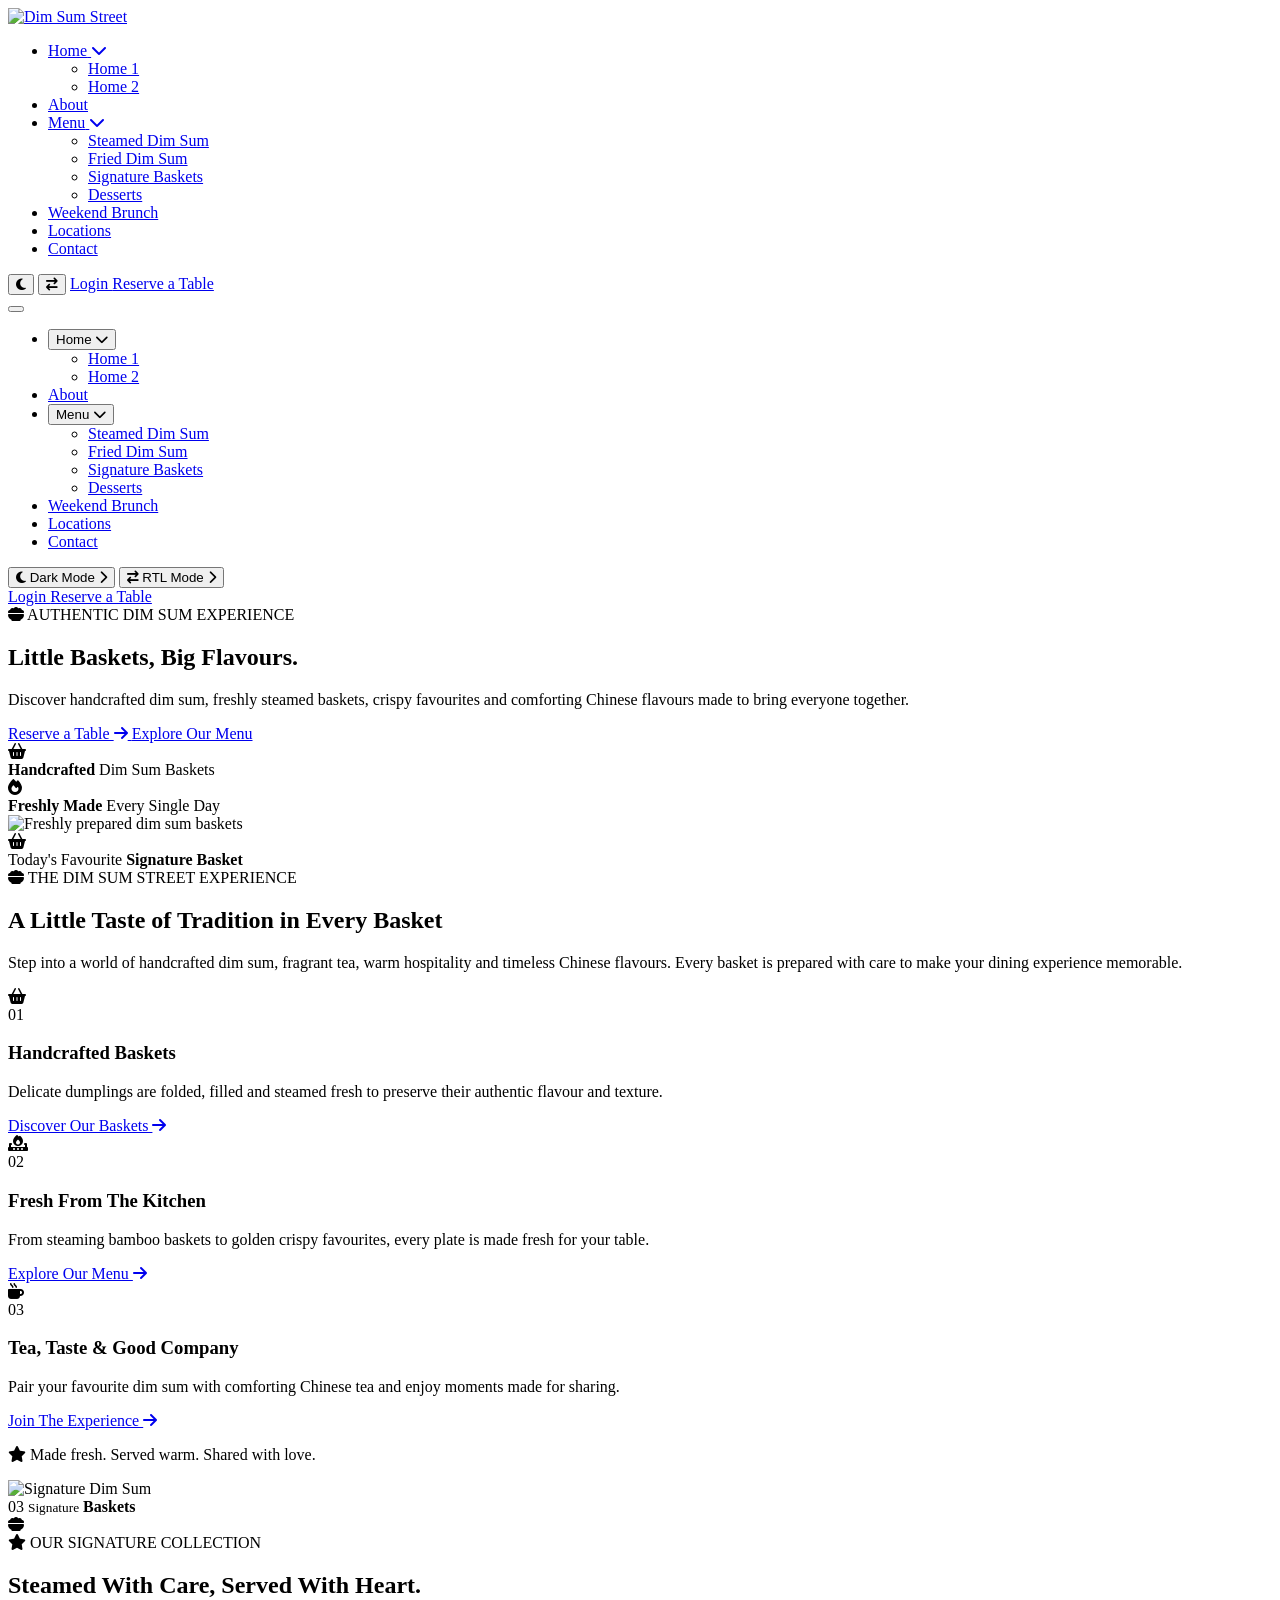
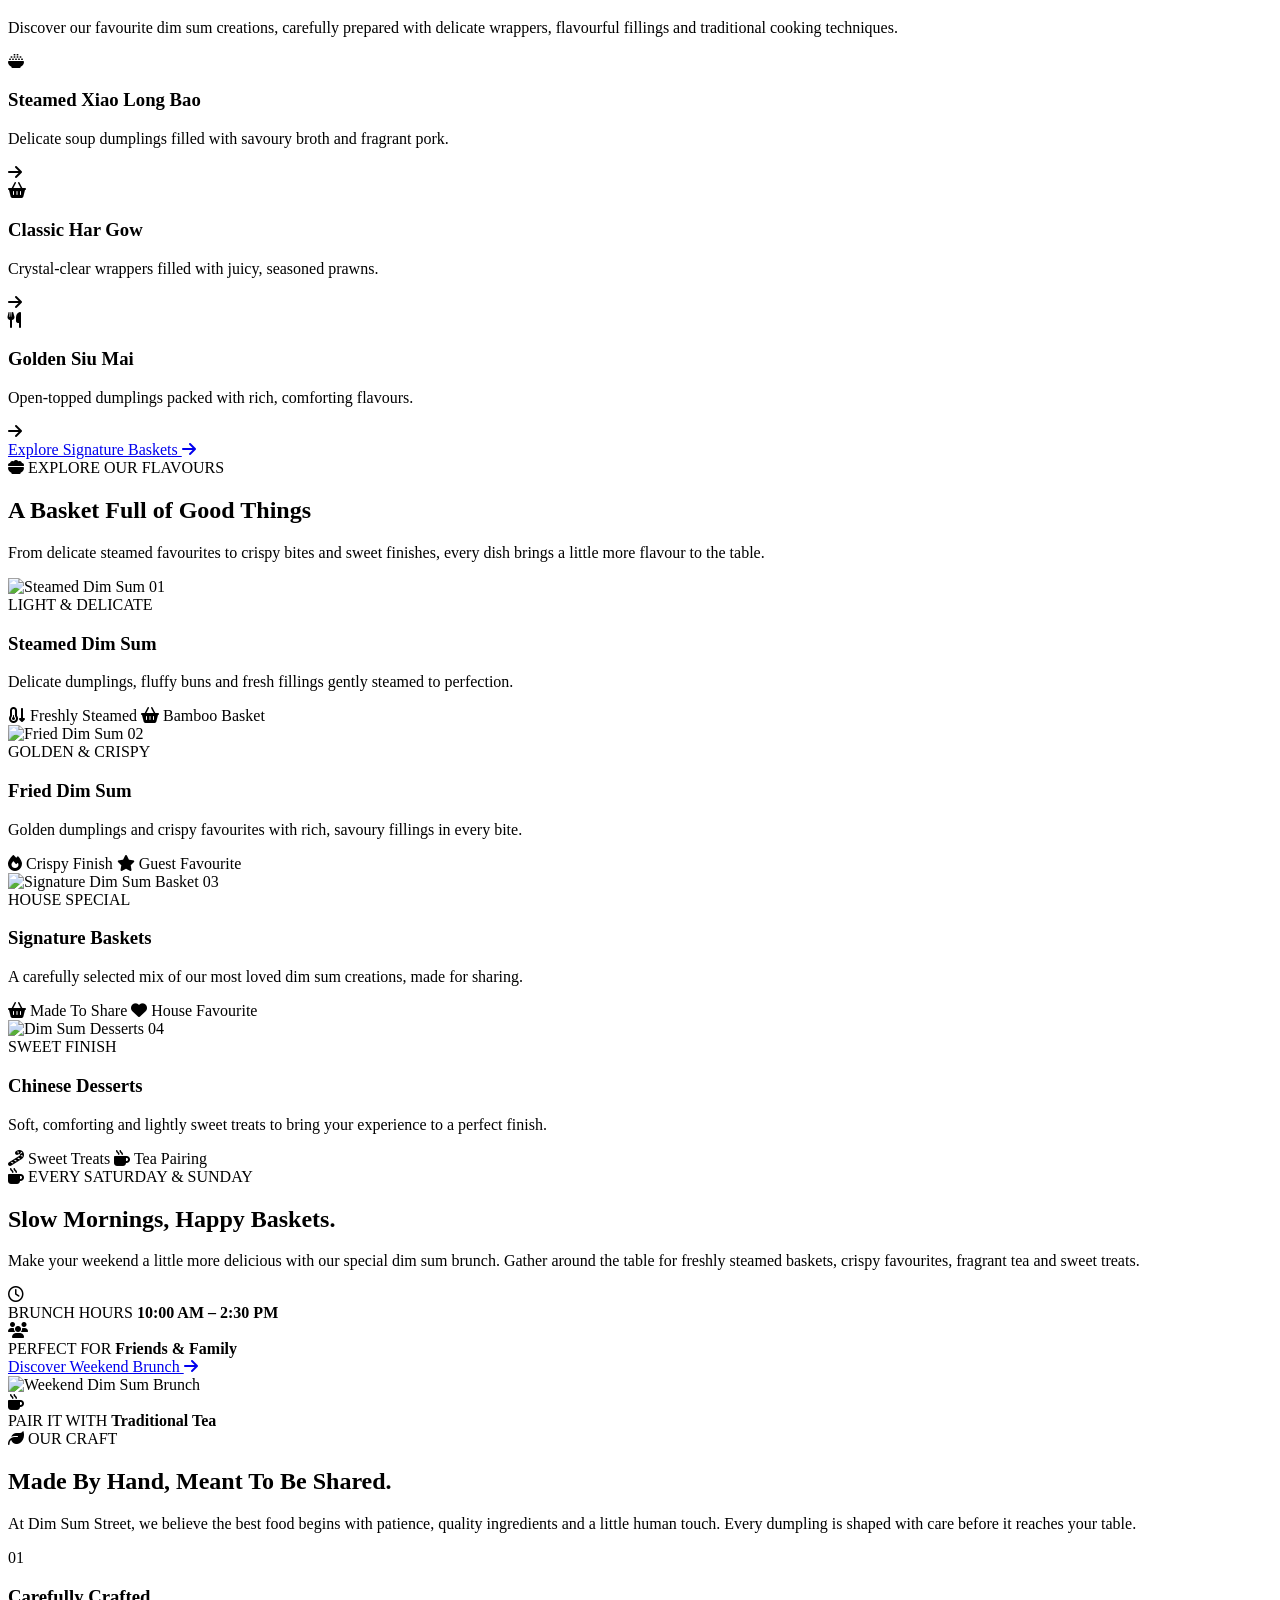
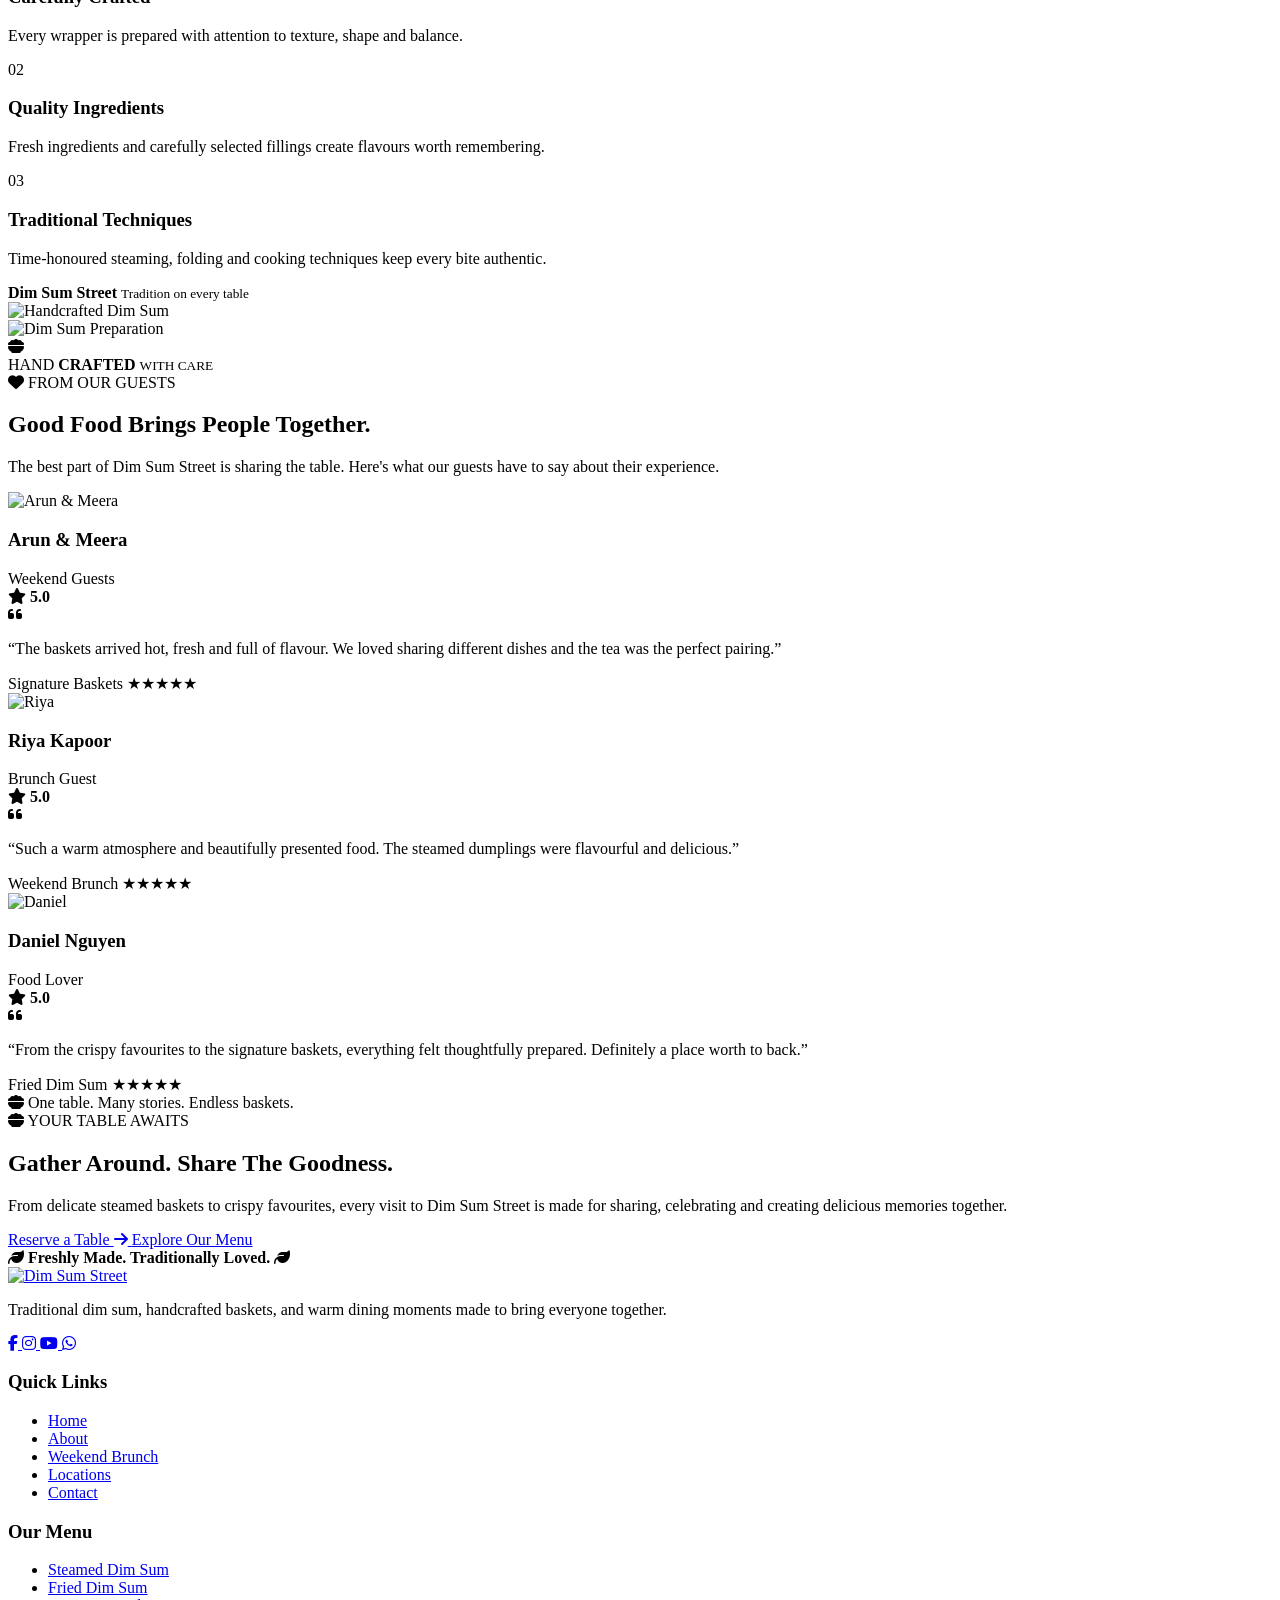
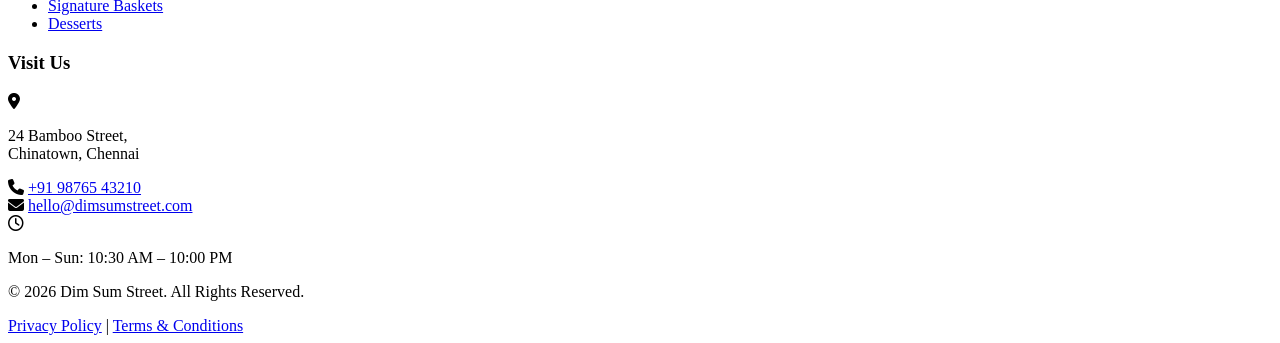
==== index.html @ 199daaae "Add files via upload" ====
<!DOCTYPE html>
<html lang="en">

<head>
    <meta charset="UTF-8">
    <meta name="viewport" content="width=device-width, initial-scale=1.0">

    <title>Dim Sum Street</title>

    <!-- Favicon -->
    <link rel="icon" type="image/png" href="images/favicon.png">

    <!-- Google Fonts -->
    <link rel="preconnect" href="https://fonts.googleapis.com">
    <link rel="preconnect" href="https://fonts.gstatic.com" crossorigin>

    <link
        href="https://fonts.googleapis.com/css2?family=DM+Sans:wght@400;500&family=Noto+Serif+SC:wght@600&display=swap"
        rel="stylesheet">

    <!-- Font Awesome -->
    <link rel="stylesheet" href="https://cdnjs.cloudflare.com/ajax/libs/font-awesome/6.7.2/css/all.min.css">

    <!-- Main CSS -->
    <link rel="stylesheet" href="css/style.css">
</head>

<body>

    <!-- =========================
     HEADER
========================= -->
    <header class="site-header">
        <div class="header-container">

            <!-- Logo -->
            <a href="index.html" class="site-logo">
                <img src="images/logo.png" alt="Dim Sum Street">
            </a>

            <!-- Desktop Navigation -->
            <nav class="main-navigation">
                <ul class="nav-menu">

                    <!-- Home Dropdown -->
                    <li class="nav-item has-dropdown">
                        <a href="#" class="nav-link">
                            <span class="nav-text">Home</span>
                            <i class="fa-solid fa-chevron-down"></i>
                        </a>

                        <ul class="dropdown-menu">
                            <li>
                                <a href="index.html">Home 1</a>
                            </li>
                            <li>
                                <a href="home-2.html">Home 2</a>
                            </li>
                        </ul>
                    </li>

                    <!-- About -->
                    <li class="nav-item">
                        <a href="about.html" class="nav-link"><span class="nav-text">About</span></a>
                    </li>

                    <!-- Menu Dropdown -->
                    <li class="nav-item has-dropdown">
                        <a href="#" class="nav-link">
                            <span class="nav-text">Menu</span>
                            <i class="fa-solid fa-chevron-down"></i>
                        </a>

                        <ul class="dropdown-menu">
                            <li>
                                <a href="steamed-dim-sum.html">Steamed Dim Sum</a>
                            </li>
                            <li>
                                <a href="fried-dim-sum.html">Fried Dim Sum</a>
                            </li>
                            <li>
                                <a href="signature-baskets.html">Signature Baskets</a>
                            </li>
                            <li>
                                <a href="desserts.html">Desserts</a>
                            </li>
                        </ul>
                    </li>

                    <!-- Weekend Brunch -->
                    <li class="nav-item">
                        <a href="weekend-brunch.html" class="nav-link">
                            <span class="nav-text">Weekend Brunch</span>
                        </a>
                    </li>

                    <!-- Locations -->
                    <li class="nav-item">
                        <a href="locations.html" class="nav-link">
                            <span class="nav-text">Locations</span>
                        </a>
                    </li>

                    <!-- Contact -->
                    <li class="nav-item">
                        <a href="contact.html" class="nav-link">
                            <span class="nav-text">Contact</span>
                        </a>
                    </li>

                </ul>
            </nav>


            <!-- Desktop Header Actions -->
            <div class="header-actions">

                <!-- Dark Mode -->
                <button class="header-toggle theme-toggle" id="themeToggle" type="button" aria-label="Toggle dark mode">
                    <i class="fa-solid fa-moon"></i>
                </button>

                <!-- RTL -->
                <button class="header-toggle rtl-toggle" id="rtlToggle" type="button" aria-label="Toggle RTL mode">
                    <i class="fa-solid fa-arrow-right-arrow-left"></i>
                </button>

                <!-- Login -->
                <a href="login.html" class="login-btn">
                    Login
                </a>

                <!-- Reserve Table -->
                <a href="booking.html" class="reserve-btn">
                    Reserve a Table
                </a>

            </div>


            <!-- Mobile Menu Toggle -->
            <button class="menu-toggle" id="menuToggle" type="button" aria-label="Open menu" aria-expanded="false">
                <span></span>
                <span></span>
                <span></span>
            </button>

        </div>


        <!-- Mobile Navigation -->
        <div class="mobile-menu" id="mobileMenu">

            <nav class="mobile-navigation">
                <ul class="mobile-nav-list">

                    <!-- Home -->
                    <li class="mobile-nav-item mobile-dropdown">
                        <button class="mobile-dropdown-btn" type="button">
                            <span>Home</span>
                            <i class="fa-solid fa-chevron-down"></i>
                        </button>

                        <ul class="mobile-dropdown-menu">
                            <li>
                                <a href="index.html">Home 1</a>
                            </li>
                            <li>
                                <a href="home-2.html">Home 2</a>
                            </li>
                        </ul>
                    </li>

                    <!-- About -->
                    <li class="mobile-nav-item">
                        <a href="about.html">About</a>
                    </li>

                    <!-- Menu -->
                    <li class="mobile-nav-item mobile-dropdown">
                        <button class="mobile-dropdown-btn" type="button">
                            <span>Menu</span>
                            <i class="fa-solid fa-chevron-down"></i>
                        </button>

                        <ul class="mobile-dropdown-menu">
                            <li>
                                <a href="steamed-dim-sum.html">
                                    Steamed Dim Sum
                                </a>
                            </li>

                            <li>
                                <a href="fried-dim-sum.html">
                                    Fried Dim Sum
                                </a>
                            </li>

                            <li>
                                <a href="signature-baskets.html">
                                    Signature Baskets
                                </a>
                            </li>

                            <li>
                                <a href="desserts.html">
                                    Desserts
                                </a>
                            </li>
                        </ul>
                    </li>

                    <!-- Weekend Brunch -->
                    <li class="mobile-nav-item">
                        <a href="weekend-brunch.html">
                            Weekend Brunch
                        </a>
                    </li>

                    <!-- Locations -->
                    <li class="mobile-nav-item">
                        <a href="locations.html">
                            Locations
                        </a>
                    </li>

                    <!-- Contact -->
                    <li class="mobile-nav-item">
                        <a href="contact.html">
                            Contact
                        </a>
                    </li>

                </ul>
            </nav>


            <!-- Mobile Actions -->
            <div class="mobile-actions">

                <div class="mobile-action-row">

                    <!-- Dark Mode -->
                    <button class="mobile-action-btn" id="mobileThemeToggle" type="button">
                        <span>
                            <i class="fa-solid fa-moon"></i>
                            Dark Mode
                        </span>

                        <i class="fa-solid fa-chevron-right"></i>
                    </button>

                    <!-- RTL -->
                    <button class="mobile-action-btn" id="mobileRtlToggle" type="button">
                        <span>
                            <i class="fa-solid fa-arrow-right-arrow-left"></i>
                            RTL Mode
                        </span>

                        <i class="fa-solid fa-chevron-right"></i>
                    </button>

                </div>


                <!-- Login -->
                <a href="login.html" class="mobile-login-btn">
                    Login
                </a>

                <!-- Reserve -->
                <a href="booking.html" class="mobile-reserve-btn">
                    Reserve a Table
                </a>

            </div>

        </div>
    </header>

    <!-- =========================================
     HOME 1 - HERO SECTION
========================================= -->
    <section class="dimsum-hero">

        <div class="dimsum-hero-container">

            <!-- Hero Content -->
            <div class="dimsum-hero-content">

                <span class="dimsum-hero-label">
                    <i class="fa-solid fa-bowl-food"></i>
                    AUTHENTIC DIM SUM EXPERIENCE
                </span>

                <h1>
                    Little Baskets,
                    <span>Big Flavours.</span>
                </h1>

                <p>
                    Discover handcrafted dim sum, freshly steamed baskets,
                    crispy favourites and comforting Chinese flavours
                    made to bring everyone together.
                </p>

                <div class="dimsum-hero-buttons">

                    <a href="booking.html" class="hero-primary-btn">
                        Reserve a Table
                        <i class="fa-solid fa-arrow-right"></i>
                    </a>

                    <a href="steamed-dim-sum.html" class="hero-secondary-btn">
                        Explore Our Menu
                    </a>

                </div>

                <!-- Small Highlights -->
                <div class="dimsum-hero-highlights">

                    <div class="hero-highlight-item">

                        <div class="hero-highlight-icon">
                            <i class="fa-solid fa-basket-shopping"></i>
                        </div>

                        <div>
                            <strong>Handcrafted</strong>
                            <span>Dim Sum Baskets</span>
                        </div>

                    </div>


                    <div class="hero-highlight-item">

                        <div class="hero-highlight-icon">
                            <i class="fa-solid fa-fire"></i>
                        </div>

                        <div>
                            <strong>Freshly Made</strong>
                            <span>Every Single Day</span>
                        </div>

                    </div>

                </div>

            </div>


            <!-- Hero Visual -->
            <div class="dimsum-hero-visual">

                <div class="hero-image-wrapper">

                    <img src="images/hero-dim-sum.jpg" alt="Freshly prepared dim sum baskets">

                    <!-- Floating Basket Card -->
                    <div class="hero-floating-card">

                        <div class="floating-card-icon">
                            <i class="fa-solid fa-basket-shopping"></i>
                        </div>

                        <div class="floating-card-content">
                            <span>Today's Favourite</span>
                            <strong>Signature Basket</strong>
                        </div>

                    </div>

                </div>


                <!-- Decorative Circle -->
                <div class="hero-decorative-circle"></div>

            </div>

        </div>

    </section>

    <!-- =========================
     SECTION 2 - EXPERIENCE
========================= -->
    <section class="dimsum-experience-section">
        <div class="dimsum-experience-container">

            <!-- Section Heading -->
            <div class="dimsum-experience-heading">
                <span class="dimsum-experience-label">
                    <i class="fa-solid fa-bowl-food"></i>
                    THE DIM SUM STREET EXPERIENCE
                </span>

                <h2>
                    A Little Taste of
                    <span>Tradition in Every Basket</span>
                </h2>

                <p>
                    Step into a world of handcrafted dim sum, fragrant tea,
                    warm hospitality and timeless Chinese flavours. Every basket
                    is prepared with care to make your dining experience memorable.
                </p>
            </div>

            <!-- Experience Cards -->
            <div class="dimsum-experience-grid">

                <!-- Card 1 -->
                <div class="dimsum-experience-card">
                    <div class="dimsum-experience-icon">
                        <i class="fa-solid fa-basket-shopping"></i>
                    </div>

                    <span class="dimsum-experience-number">01</span>

                    <h3>
                        Handcrafted
                        <span>Baskets</span>
                    </h3>

                    <p>
                        Delicate dumplings are folded, filled and steamed fresh
                        to preserve their authentic flavour and texture.
                    </p>

                    <a href="signature-baskets.html" class="dimsum-experience-link">
                        Discover Our Baskets
                        <i class="fa-solid fa-arrow-right"></i>
                    </a>
                </div>

                <!-- Card 2 -->
                <div class="dimsum-experience-card featured">
                    <div class="dimsum-experience-icon">
                        <i class="fa-solid fa-fire-burner"></i>
                    </div>

                    <span class="dimsum-experience-number">02</span>

                    <h3>
                        Fresh From
                        <span>The Kitchen</span>
                    </h3>

                    <p>
                        From steaming bamboo baskets to golden crispy favourites,
                        every plate is made fresh for your table.
                    </p>

                    <a href="steamed-dim-sum.html" class="dimsum-experience-link">
                        Explore Our Menu
                        <i class="fa-solid fa-arrow-right"></i>
                    </a>
                </div>

                <!-- Card 3 -->
                <div class="dimsum-experience-card">
                    <div class="dimsum-experience-icon">
                        <i class="fa-solid fa-mug-hot"></i>
                    </div>

                    <span class="dimsum-experience-number">03</span>

                    <h3>
                        Tea, Taste &
                        <span>Good Company</span>
                    </h3>

                    <p>
                        Pair your favourite dim sum with comforting Chinese tea
                        and enjoy moments made for sharing.
                    </p>

                    <a href="weekend-brunch.html" class="dimsum-experience-link">
                        Join The Experience
                        <i class="fa-solid fa-arrow-right"></i>
                    </a>
                </div>

            </div>

            <!-- Bottom Highlight -->
            <div class="dimsum-experience-bottom">
                <div class="dimsum-experience-line"></div>

                <p>
                    <i class="fa-solid fa-star"></i>
                    Made fresh. Served warm. Shared with love.
                </p>

                <div class="dimsum-experience-line"></div>
            </div>

        </div>
    </section>

    <!-- =========================
     SECTION 3 - SIGNATURE DIM SUM
========================= -->
    <section class="signature-dimsum-section">
        <div class="signature-dimsum-container">

            <!-- Left Visual -->
            <div class="signature-dimsum-visual">

                <div class="signature-dimsum-image">
                    <img src="images/signature-dim-sum.jpg" alt="Signature Dim Sum">
                </div>

                <div class="signature-dimsum-badge">
                    <span>03</span>
                    <small>Signature</small>
                    <strong>Baskets</strong>
                </div>

                <div class="signature-dimsum-stamp">
                    <i class="fa-solid fa-bowl-food"></i>
                </div>

            </div>

            <!-- Right Content -->
            <div class="signature-dimsum-content">

                <span class="signature-dimsum-label">
                    <i class="fa-solid fa-star"></i>
                    OUR SIGNATURE COLLECTION
                </span>

                <h2>
                    Steamed With Care,
                    <span>Served With Heart.</span>
                </h2>

                <p class="signature-dimsum-intro">
                    Discover our favourite dim sum creations, carefully prepared
                    with delicate wrappers, flavourful fillings and traditional
                    cooking techniques.
                </p>

                <!-- Dish List -->
                <div class="signature-dimsum-list">

                    <div class="signature-dimsum-item">
                        <div class="signature-dimsum-item-icon">
                            <i class="fa-solid fa-bowl-rice"></i>
                        </div>

                        <div class="signature-dimsum-item-content">
                            <h3>Steamed Xiao Long Bao</h3>
                            <p>
                                Delicate soup dumplings filled with savoury broth
                                and fragrant pork.
                            </p>
                        </div>

                        <span class="signature-dimsum-item-arrow">
                            <i class="fa-solid fa-arrow-right"></i>
                        </span>
                    </div>

                    <div class="signature-dimsum-item">
                        <div class="signature-dimsum-item-icon">
                            <i class="fa-solid fa-basket-shopping"></i>
                        </div>

                        <div class="signature-dimsum-item-content">
                            <h3>Classic Har Gow</h3>
                            <p>
                                Crystal-clear wrappers filled with juicy,
                                seasoned prawns.
                            </p>
                        </div>

                        <span class="signature-dimsum-item-arrow">
                            <i class="fa-solid fa-arrow-right"></i>
                        </span>
                    </div>

                    <div class="signature-dimsum-item">
                        <div class="signature-dimsum-item-icon">
                            <i class="fa-solid fa-utensils"></i>
                        </div>

                        <div class="signature-dimsum-item-content">
                            <h3>Golden Siu Mai</h3>
                            <p>
                                Open-topped dumplings packed with rich,
                                comforting flavours.
                            </p>
                        </div>

                        <span class="signature-dimsum-item-arrow">
                            <i class="fa-solid fa-arrow-right"></i>
                        </span>
                    </div>

                </div>

                <a href="signature-baskets.html" class="signature-dimsum-button">
                    Explore Signature Baskets
                    <i class="fa-solid fa-arrow-right"></i>
                </a>

            </div>

        </div>
    </section>

    <!-- =========================
     SECTION 4 - DIM SUM FAVOURITES
========================= -->
    <section class="street-favourites-section">
        <div class="street-favourites-container">

            <!-- Section Heading -->
            <div class="street-favourites-header">

                <div class="street-favourites-title">
                    <span class="street-favourites-label">
                        <i class="fa-solid fa-bowl-food"></i>
                        EXPLORE OUR FLAVOURS
                    </span>

                    <h2>
                        A Basket Full of
                        <span>Good Things</span>
                    </h2>
                </div>

                <p class="street-favourites-intro">
                    From delicate steamed favourites to crispy bites and
                    sweet finishes, every dish brings a little more flavour
                    to the table.
                </p>

            </div>


            <!-- Favourite Cards -->
            <div class="street-favourites-grid">

                <!-- Card 01 -->
                <article class="street-favourite-card">

                    <div class="street-favourite-image">
                        <img src="images/steamed-dim-sum.jpg" alt="Steamed Dim Sum">

                        <span class="street-favourite-number">01</span>
                    </div>

                    <div class="street-favourite-content">

                        <span class="street-favourite-category">
                            LIGHT & DELICATE
                        </span>

                        <h3>Steamed Dim Sum</h3>

                        <p>
                            Delicate dumplings, fluffy buns and fresh fillings
                            gently steamed to perfection.
                        </p>

                        <div class="street-favourite-meta">
                            <span>
                                <i class="fa-solid fa-temperature-arrow-down"></i>
                                Freshly Steamed
                            </span>

                            <span>
                                <i class="fa-solid fa-basket-shopping"></i>
                                Bamboo Basket
                            </span>
                        </div>

                    </div>

                </article>


                <!-- Card 02 -->
                <article class="street-favourite-card">

                    <div class="street-favourite-image">
                        <img src="images/fried-dim-sum.jpg" alt="Fried Dim Sum">

                        <span class="street-favourite-number">02</span>
                    </div>

                    <div class="street-favourite-content">

                        <span class="street-favourite-category">
                            GOLDEN & CRISPY
                        </span>

                        <h3>Fried Dim Sum</h3>

                        <p>
                            Golden dumplings and crispy favourites with rich,
                            savoury fillings in every bite.
                        </p>

                        <div class="street-favourite-meta">
                            <span>
                                <i class="fa-solid fa-fire"></i>
                                Crispy Finish
                            </span>

                            <span>
                                <i class="fa-solid fa-star"></i>
                                Guest Favourite
                            </span>
                        </div>

                    </div>

                </article>


                <!-- Card 03 -->
                <article class="street-favourite-card">

                    <div class="street-favourite-image">
                        <img src="images/signature-basket.jpg" alt="Signature Dim Sum Basket">

                        <span class="street-favourite-number">03</span>
                    </div>

                    <div class="street-favourite-content">

                        <span class="street-favourite-category">
                            HOUSE SPECIAL
                        </span>

                        <h3>Signature Baskets</h3>

                        <p>
                            A carefully selected mix of our most loved dim sum
                            creations, made for sharing.
                        </p>

                        <div class="street-favourite-meta">
                            <span>
                                <i class="fa-solid fa-basket-shopping"></i>
                                Made To Share
                            </span>

                            <span>
                                <i class="fa-solid fa-heart"></i>
                                House Favourite
                            </span>
                        </div>

                    </div>

                </article>


                <!-- Card 04 -->
                <article class="street-favourite-card">

                    <div class="street-favourite-image">
                        <img src="images/dim-sum-desserts.jpg" alt="Dim Sum Desserts">

                        <span class="street-favourite-number">04</span>
                    </div>

                    <div class="street-favourite-content">

                        <span class="street-favourite-category">
                            SWEET FINISH
                        </span>

                        <h3>Chinese Desserts</h3>

                        <p>
                            Soft, comforting and lightly sweet treats to bring
                            your experience to a perfect finish.
                        </p>

                        <div class="street-favourite-meta">
                            <span>
                                <i class="fa-solid fa-candy-cane"></i>
                                Sweet Treats
                            </span>

                            <span>
                                <i class="fa-solid fa-mug-hot"></i>
                                Tea Pairing
                            </span>
                        </div>

                    </div>

                </article>

            </div>

        </div>
    </section>

    <!-- =========================
     SECTION 5 - WEEKEND BRUNCH
========================= -->
    <section class="brunch-highlight-section">
        <div class="brunch-highlight-container">

            <!-- Left Content -->
            <div class="brunch-highlight-content">

                <span class="brunch-highlight-label">
                    <i class="fa-solid fa-mug-hot"></i>
                    EVERY SATURDAY & SUNDAY
                </span>

                <h2>
                    Slow Mornings,
                    <span>Happy Baskets.</span>
                </h2>

                <p class="brunch-highlight-description">
                    Make your weekend a little more delicious with our special
                    dim sum brunch. Gather around the table for freshly steamed
                    baskets, crispy favourites, fragrant tea and sweet treats.
                </p>

                <!-- Brunch Details -->
                <div class="brunch-highlight-details">

                    <div class="brunch-detail-item">
                        <div class="brunch-detail-icon">
                            <i class="fa-regular fa-clock"></i>
                        </div>

                        <div>
                            <span>BRUNCH HOURS</span>
                            <strong>10:00 AM – 2:30 PM</strong>
                        </div>
                    </div>

                    <div class="brunch-detail-item">
                        <div class="brunch-detail-icon">
                            <i class="fa-solid fa-users"></i>
                        </div>

                        <div>
                            <span>PERFECT FOR</span>
                            <strong>Friends & Family</strong>
                        </div>
                    </div>

                </div>

                <a href="weekend-brunch.html" class="brunch-highlight-button">
                    Discover Weekend Brunch
                    <i class="fa-solid fa-arrow-right"></i>
                </a>

            </div>


            <!-- Right Visual -->
            <div class="brunch-highlight-visual">

                <div class="brunch-main-image">
                    <img src="images/weekend-brunch.jpg" alt="Weekend Dim Sum Brunch">
                </div>

                <!-- Floating Tea Card -->
                <div class="brunch-tea-card">
                    <div class="brunch-tea-icon">
                        <i class="fa-solid fa-mug-hot"></i>
                    </div>

                    <div>
                        <span>PAIR IT WITH</span>
                        <strong>Traditional Tea</strong>
                    </div>
                </div>

                <!-- Decorative Circle -->
                <div class="brunch-decorative-circle"></div>

            </div>

        </div>
    </section>

    <!-- =========================
     SECTION 6 - OUR CRAFT
========================= -->
    <section class="craft-story-section">
        <div class="craft-story-container">

            <!-- Left Content -->
            <div class="craft-story-content">

                <span class="craft-story-label">
                    <i class="fa-solid fa-leaf"></i>
                    OUR CRAFT
                </span>

                <h2>
                    Made By Hand,
                    <span>Meant To Be Shared.</span>
                </h2>

                <p class="craft-story-intro">
                    At Dim Sum Street, we believe the best food begins with
                    patience, quality ingredients and a little human touch.
                    Every dumpling is shaped with care before it reaches your
                    table.
                </p>

                <!-- Craft Points -->
                <div class="craft-story-points">

                    <div class="craft-story-point">
                        <span class="craft-story-point-number">01</span>

                        <div>
                            <h3>Carefully Crafted</h3>
                            <p>
                                Every wrapper is prepared with attention to
                                texture, shape and balance.
                            </p>
                        </div>
                    </div>

                    <div class="craft-story-point">
                        <span class="craft-story-point-number">02</span>

                        <div>
                            <h3>Quality Ingredients</h3>
                            <p>
                                Fresh ingredients and carefully selected fillings
                                create flavours worth remembering.
                            </p>
                        </div>
                    </div>

                    <div class="craft-story-point">
                        <span class="craft-story-point-number">03</span>

                        <div>
                            <h3>Traditional Techniques</h3>
                            <p>
                                Time-honoured steaming, folding and cooking
                                techniques keep every bite authentic.
                            </p>
                        </div>
                    </div>

                </div>

                <div class="craft-story-signature">
                    <span class="craft-story-line"></span>

                    <div>
                        <strong>Dim Sum Street</strong>
                        <small>Tradition on every table</small>
                    </div>
                </div>

            </div>


            <!-- Right Visual -->
            <div class="craft-story-visual">

                <div class="craft-story-main-image">
                    <img src="images/dim-sum-craft.jpg" alt="Handcrafted Dim Sum">
                </div>

                <div class="craft-story-small-image">
                    <img src="images/dim-sum-preparation.jpg" alt="Dim Sum Preparation">
                </div>

                <div class="craft-story-circle">
                    <i class="fa-solid fa-bowl-food"></i>
                </div>

                <div class="craft-story-stamp">
                    <span>HAND</span>
                    <strong>CRAFTED</strong>
                    <small>WITH CARE</small>
                </div>

            </div>

        </div>
    </section>

    <!-- =========================
     SECTION 7 - GUESTBOOK
========================= -->
    <section class="street-guestbook-section">
        <div class="street-guestbook-container">

            <!-- Heading -->
            <div class="street-guestbook-heading">

                <span class="street-guestbook-label">
                    <i class="fa-solid fa-heart"></i>
                    FROM OUR GUESTS
                </span>

                <h2>
                    Good Food Brings
                    <span>People Together.</span>
                </h2>

                <p>
                    The best part of Dim Sum Street is sharing the table.
                    Here's what our guests have to say about their experience.
                </p>

            </div>


            <!-- Reviews -->
            <div class="street-guestbook-grid">

                <!-- Review 1 -->
                <article class="street-review-card">

                    <div class="street-review-top">
                        <div class="street-review-avatar">
                            <img src="images/c1.jpg" alt="Arun & Meera">
                        </div>

                        <div class="street-review-person">
                            <h3>Arun & Meera</h3>
                            <span>Weekend Guests</span>
                        </div>

                        <div class="street-review-rating">
                            <i class="fa-solid fa-star"></i>
                            <strong>5.0</strong>
                        </div>
                    </div>

                    <div class="street-review-quote">
                        <i class="fa-solid fa-quote-left"></i>
                    </div>

                    <p class="street-review-text">
                        “The baskets arrived hot, fresh and full of flavour.
                        We loved sharing different dishes and the tea was
                        the perfect pairing.”
                    </p>

                    <div class="street-review-footer">
                        <span>Signature Baskets</span>
                        <span>★★★★★</span>
                    </div>

                </article>


                <!-- Review 2 -->
                <article class="street-review-card featured">

                    <div class="street-review-top">
                        <div class="street-review-avatar">
                            <img src="images/c2.jpg" alt="Riya">
                        </div>

                        <div class="street-review-person">
                            <h3>Riya Kapoor</h3>
                            <span>Brunch Guest</span>
                        </div>

                        <div class="street-review-rating">
                            <i class="fa-solid fa-star"></i>
                            <strong>5.0</strong>
                        </div>
                    </div>

                    <div class="street-review-quote">
                        <i class="fa-solid fa-quote-left"></i>
                    </div>

                    <p class="street-review-text">
                        “Such a warm atmosphere and beautifully presented food.
                        The steamed dumplings were flavourful and delicious.”
                    </p>

                    <div class="street-review-footer">
                        <span>Weekend Brunch</span>
                        <span>★★★★★</span>
                    </div>

                </article>


                <!-- Review 3 -->
                <article class="street-review-card">

                    <div class="street-review-top">
                        <div class="street-review-avatar">
                            <img src="images/c3.jpg" alt="Daniel">
                        </div>

                        <div class="street-review-person">
                            <h3>Daniel Nguyen</h3>
                            <span>Food Lover</span>
                        </div>

                        <div class="street-review-rating">
                            <i class="fa-solid fa-star"></i>
                            <strong>5.0</strong>
                        </div>
                    </div>

                    <div class="street-review-quote">
                        <i class="fa-solid fa-quote-left"></i>
                    </div>

                    <p class="street-review-text">
                        “From the crispy favourites to the signature baskets,
                        everything felt thoughtfully prepared. Definitely a
                        place worth to back.”
                    </p>

                    <div class="street-review-footer">
                        <span>Fried Dim Sum</span>
                        <span>★★★★★</span>
                    </div>

                </article>

            </div>


            <!-- Bottom Statement -->
            <div class="street-guestbook-bottom">

                <div class="street-guestbook-line"></div>

                <div class="street-guestbook-message">
                    <i class="fa-solid fa-bowl-food"></i>
                    <span>One table. Many stories. Endless baskets.</span>
                </div>

                <div class="street-guestbook-line"></div>

            </div>

        </div>
    </section>

    <!-- =========================
     SECTION 8 - FINAL CTA
========================= -->
    <section class="street-final-cta">

        <div class="street-final-cta-overlay"></div>

        <div class="street-final-cta-content">

            <span class="street-final-cta-label">
                <i class="fa-solid fa-bowl-food"></i>
                YOUR TABLE AWAITS
            </span>

            <h2>
                Gather Around.
                <span>Share The Goodness.</span>
            </h2>

            <p>
                From delicate steamed baskets to crispy favourites,
                every visit to Dim Sum Street is made for sharing,
                celebrating and creating delicious memories together.
            </p>

            <div class="street-final-cta-buttons">

                <a href="booking.html" class="street-final-cta-primary">
                    Reserve a Table
                    <i class="fa-solid fa-arrow-right"></i>
                </a>

                <a href="steamed-dim-sum.html" class="street-final-cta-secondary">
                    Explore Our Menu
                </a>

            </div>

            <div class="street-final-cta-note">
                <span></span>
                <i class="fa-solid fa-leaf"></i>
                <strong>Freshly Made. Traditionally Loved.</strong>
                <i class="fa-solid fa-leaf"></i>
                <span></span>
            </div>

        </div>

    </section>

    <!-- =========================
     FOOTER
========================= -->
    <footer class="site-footer">

        <div class="footer-main">
            <div class="footer-container">

                <!-- Brand -->
                <div class="footer-brand">

                    <a href="index.html" class="footer-logo">
                        <img src="images/logo.png" alt="Dim Sum Street">
                    </a>

                    <p class="footer-description">
                        Traditional dim sum, handcrafted baskets, and
                        warm dining moments made to bring everyone together.
                    </p>

                    <!-- Social Links -->
                    <div class="footer-socials">

                        <a href="#" aria-label="Facebook">
                            <i class="fa-brands fa-facebook-f"></i>
                        </a>

                        <a href="#" aria-label="Instagram">
                            <i class="fa-brands fa-instagram"></i>
                        </a>

                        <a href="#" aria-label="Youtube">
                            <i class="fa-brands fa-youtube"></i>
                        </a>

                        <a href="#" aria-label="WhatsApp">
                            <i class="fa-brands fa-whatsapp"></i>
                        </a>

                    </div>

                </div>


                <!-- Quick Links -->
                <div class="footer-column">

                    <h3>Quick Links</h3>

                    <ul>
                        <li>
                            <a href="index.html">Home</a>
                        </li>

                        <li>
                            <a href="about.html">About</a>
                        </li>

                        <li>
                            <a href="weekend-brunch.html">
                                Weekend Brunch
                            </a>
                        </li>

                        <li>
                            <a href="locations.html">Locations</a>
                        </li>

                        <li>
                            <a href="contact.html">Contact</a>
                        </li>
                    </ul>

                </div>


                <!-- Our Menu -->
                <div class="footer-column">

                    <h3>Our Menu</h3>

                    <ul>
                        <li>
                            <a href="steamed-dim-sum.html">
                                Steamed Dim Sum
                            </a>
                        </li>

                        <li>
                            <a href="fried-dim-sum.html">
                                Fried Dim Sum
                            </a>
                        </li>

                        <li>
                            <a href="signature-baskets.html">
                                Signature Baskets
                            </a>
                        </li>

                        <li>
                            <a href="desserts.html">
                                Desserts
                            </a>
                        </li>
                    </ul>

                </div>


                <!-- Contact -->
                <div class="footer-column footer-contact">

                    <h3>Visit Us</h3>

                    <div class="footer-contact-item">

                        <i class="fa-solid fa-location-dot"></i>

                        <p>
                            24 Bamboo Street,<br>
                            Chinatown, Chennai
                        </p>

                    </div>

                    <div class="footer-contact-item">

                        <i class="fa-solid fa-phone"></i>

                        <a href="tel:+919876543210">
                            +91 98765 43210
                        </a>

                    </div>

                    <div class="footer-contact-item">

                        <i class="fa-solid fa-envelope"></i>

                        <a href="mailto:hello@dimsumstreet.com">
                            hello@dimsumstreet.com
                        </a>

                    </div>

                    <div class="footer-contact-item">

                        <i class="fa-regular fa-clock"></i>

                        <p>
                            Mon – Sun: 10:30 AM – 10:00 PM
                        </p>

                    </div>

                </div>

            </div>
        </div>


        <!-- Footer Bottom -->
        <div class="footer-bottom">

            <div class="footer-bottom-container">

                <p>
                    © 2026 Dim Sum Street. All Rights Reserved.
                </p>

                <div class="footer-bottom-links">

                    <a href="#">Privacy Policy</a>

                    <span>|</span>

                    <a href="#">Terms & Conditions</a>

                </div>

            </div>

        </div>

    </footer>


    <script src="js/main.js"></script>

</body>

</html>
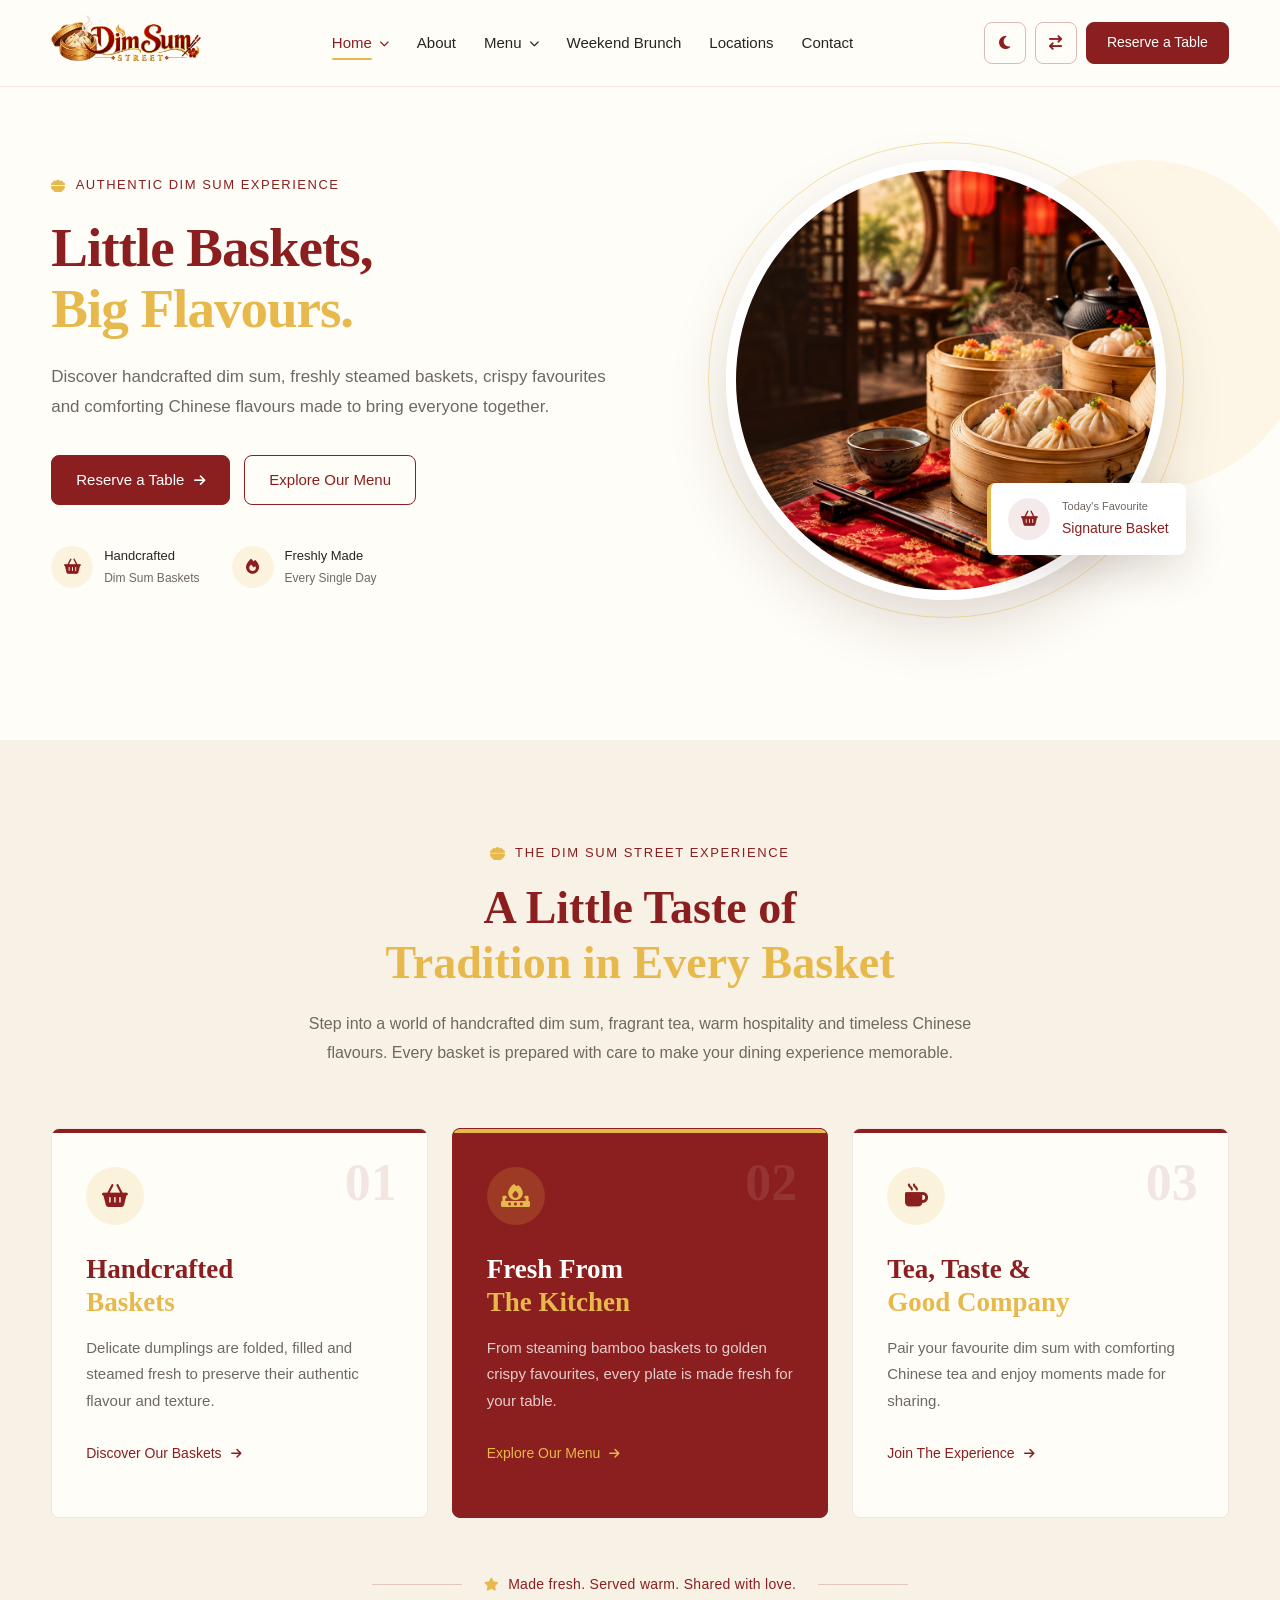
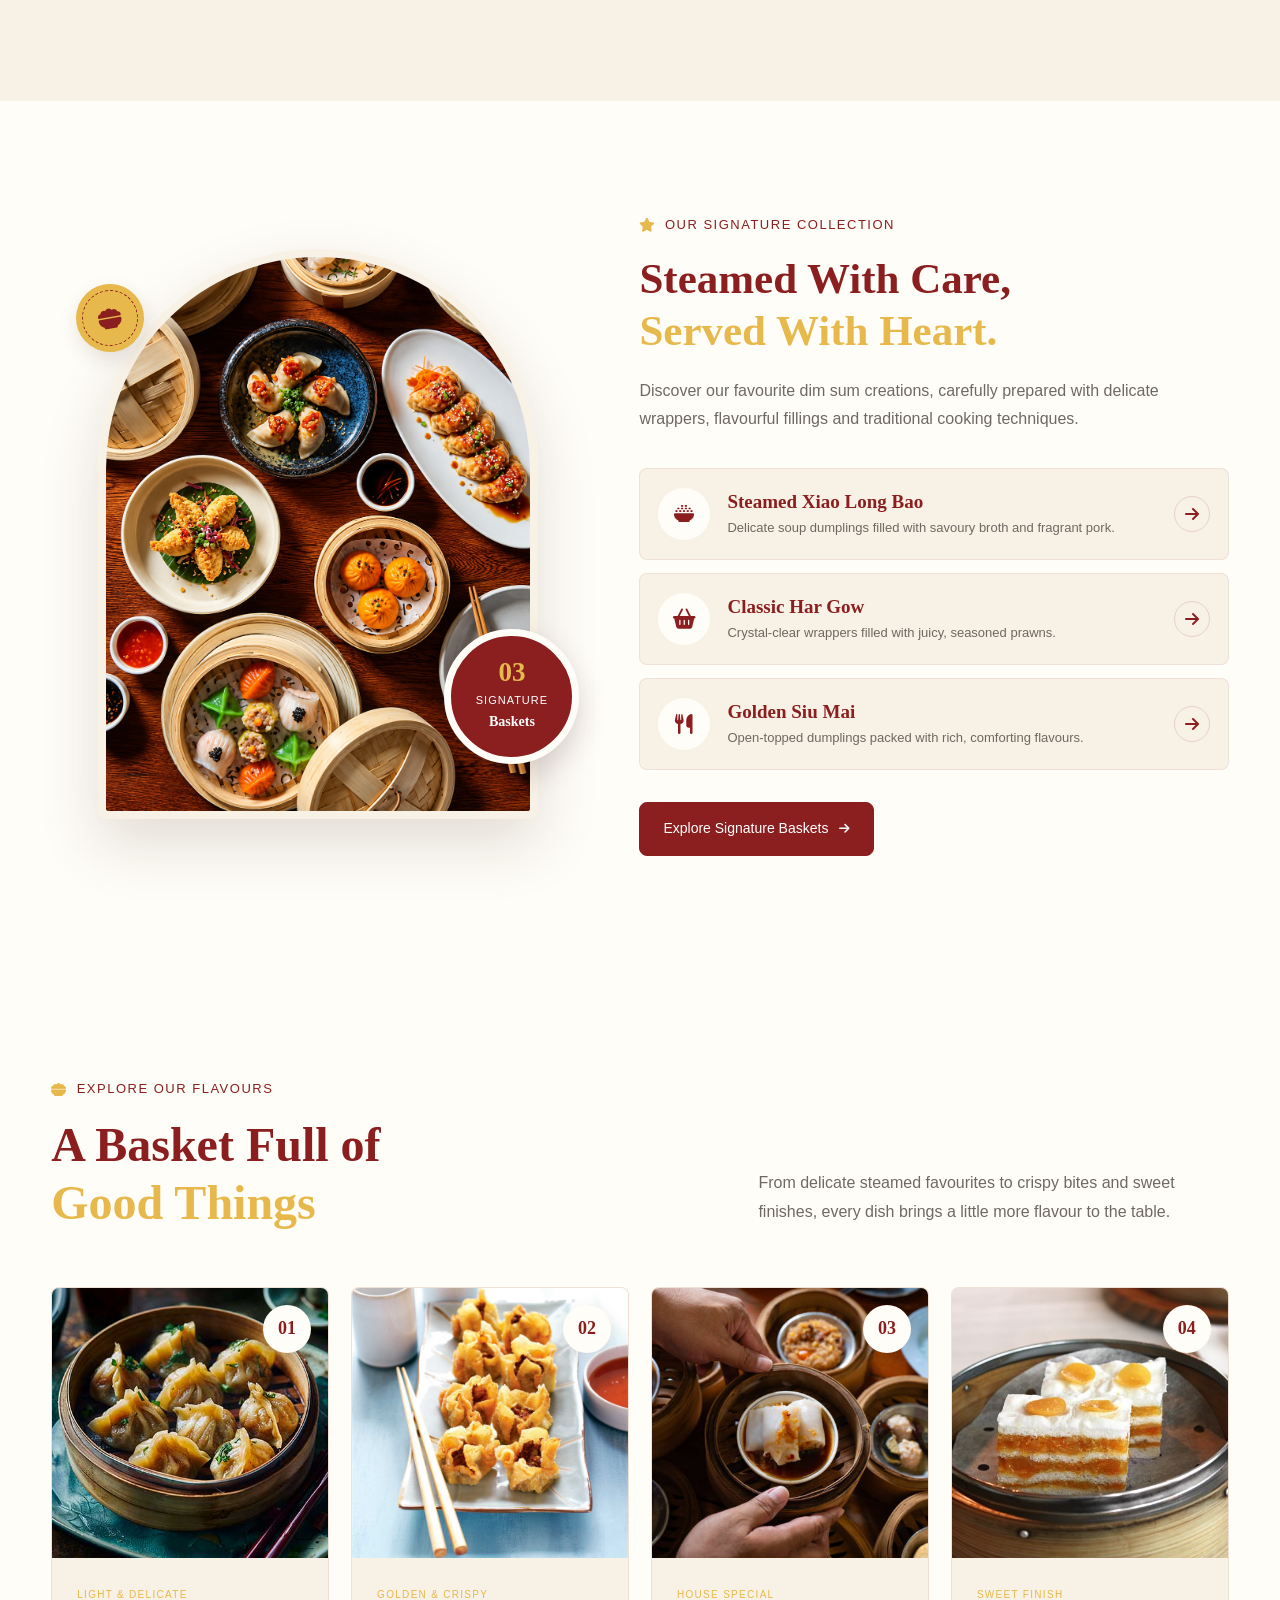
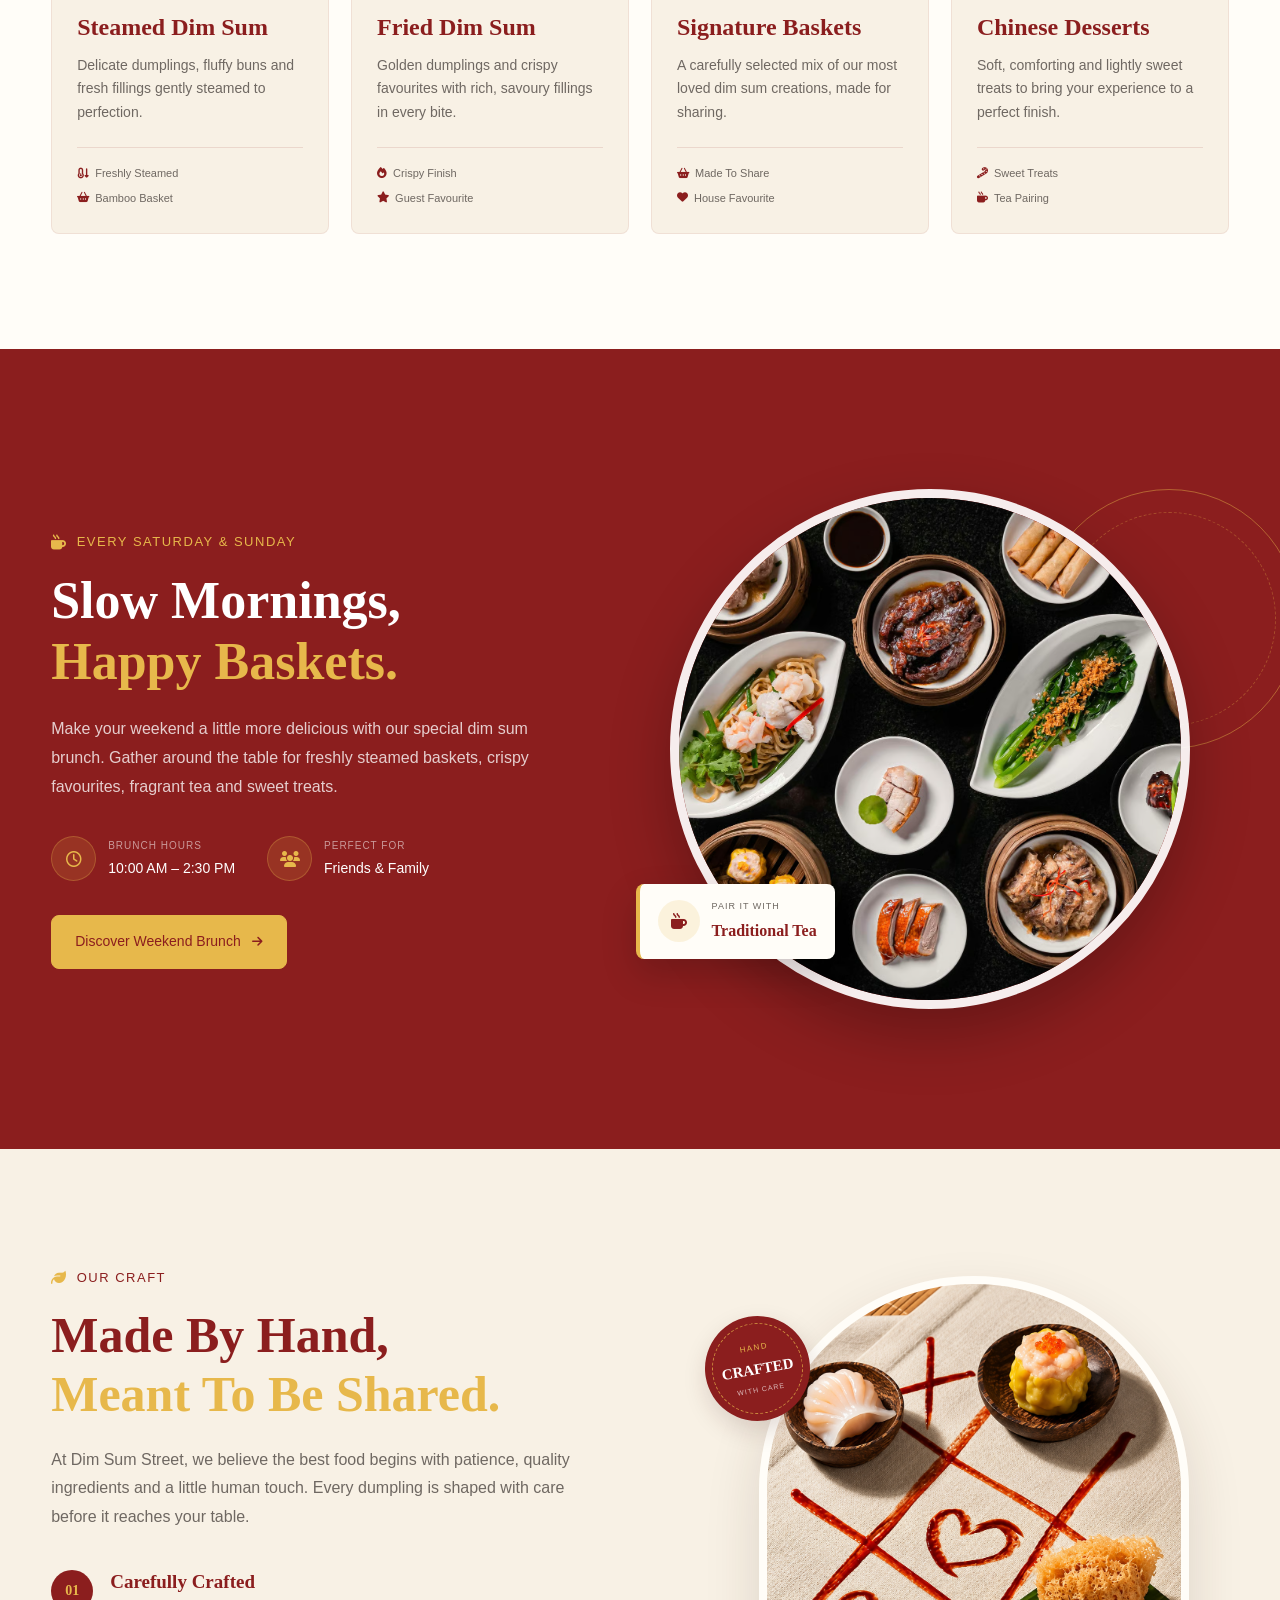
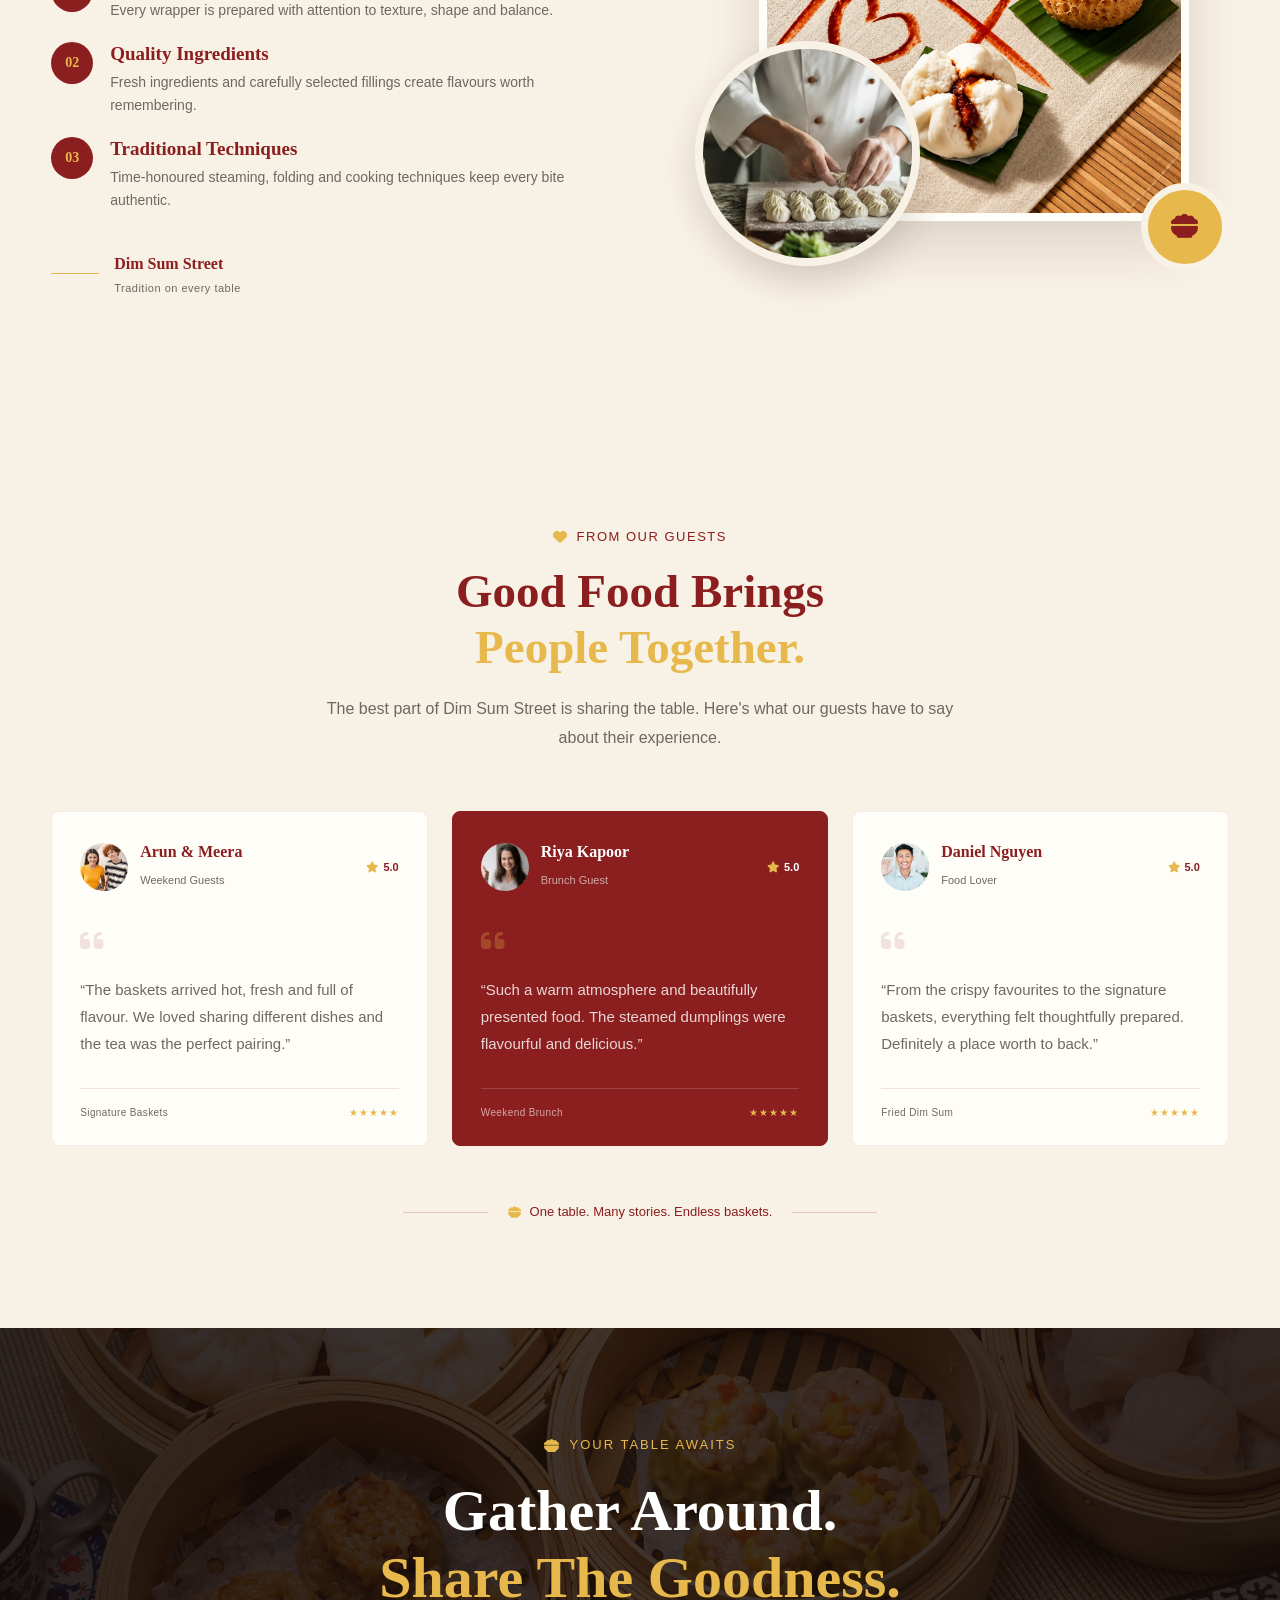
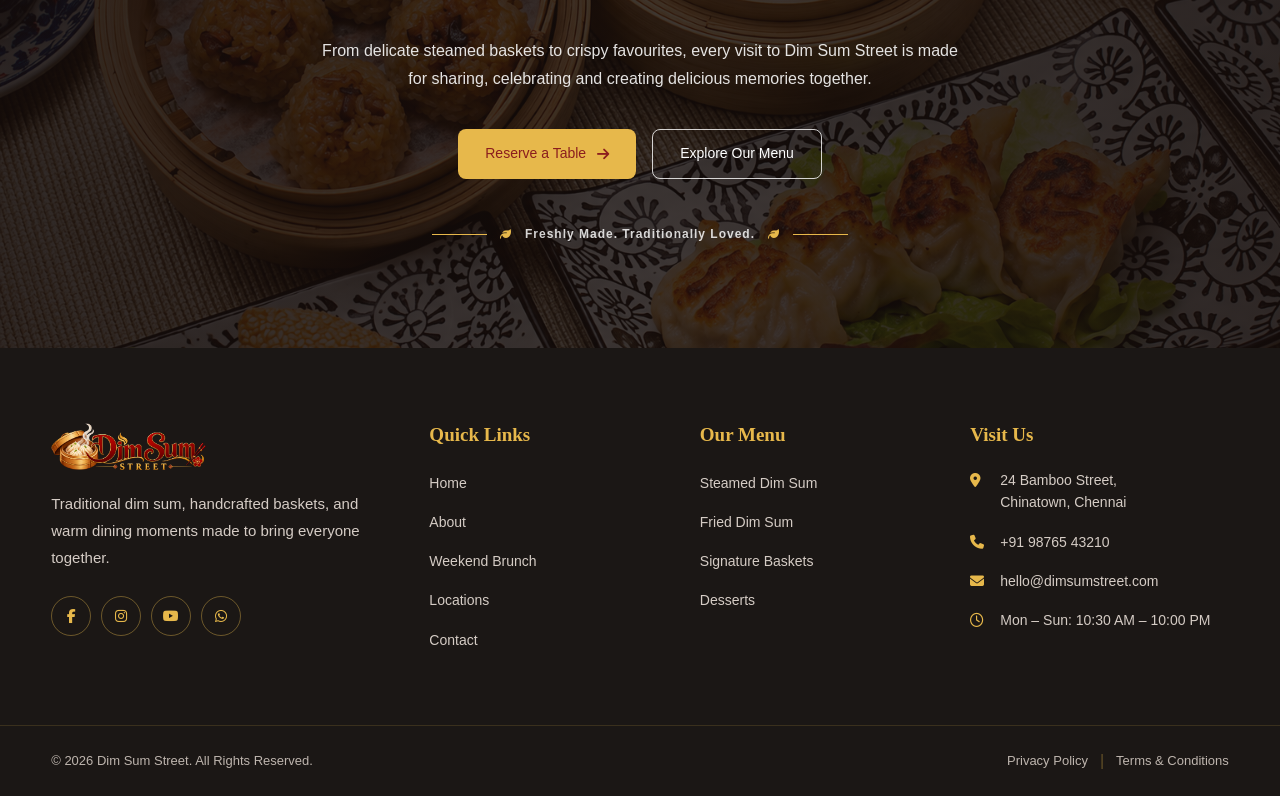
==== commit 77f42429: "Add files via upload" ====
--- a/index.html
+++ b/index.html
@@ -125,11 +125,6 @@
                     <i class="fa-solid fa-arrow-right-arrow-left"></i>
                 </button>
 
-                <!-- Login -->
-                <a href="login.html" class="login-btn">
-                    Login
-                </a>
-
                 <!-- Reserve Table -->
                 <a href="booking.html" class="reserve-btn">
                     Reserve a Table
@@ -262,12 +257,6 @@
 
                 </div>
 
-
-                <!-- Login -->
-                <a href="login.html" class="mobile-login-btn">
-                    Login
-                </a>
-
                 <!-- Reserve -->
                 <a href="booking.html" class="mobile-reserve-btn">
                     Reserve a Table
--- a/css/style.css
+++ b/css/style.css
@@ -0,0 +1,31092 @@
+/* =========================================
+   DIM SUM STREET - BASIC CSS
+========================================= */
+
+/* Google Font Fallback */
+:root {
+    --primary-color: #8B1E1E;
+    --secondary-color: #E7B84B;
+
+    --light-bg: #FFFDF8;
+    --soft-bg: #F8F1E5;
+    --dark-bg: #1B1715;
+    --white-color: #FFFFFF;
+    --text-color: #292421;
+    --muted-text: #6F6862;
+
+    --heading-font: "Noto Serif SC", serif;
+    --body-font: "DM Sans", sans-serif;
+
+    --transition: all 0.3s ease;
+    --radius: 8px;
+}
+
+/* Keep the brand primary fixed across themes; dark mode only changes surfaces and text. */
+html.dark-mode {
+    --primary-color: #8B1E1E;
+}
+
+
+/* =========================================
+   RESET
+========================================= */
+
+* {
+    margin: 0;
+    padding: 0;
+    box-sizing: border-box;
+}
+
+html {
+    scroll-behavior: smooth;
+}
+
+body {
+    font-family: var(--body-font);
+    font-size: 16px;
+    font-weight: 400;
+    line-height: 1.7;
+    color: var(--text-color);
+    background-color: var(--light-bg);
+    overflow-x: hidden;
+}
+
+img {
+    max-width: 100%;
+    display: block;
+}
+
+a {
+    text-decoration: none;
+    color: inherit;
+}
+
+button,
+input,
+textarea,
+select {
+    font-family: inherit;
+}
+
+button {
+    cursor: pointer;
+    border: none;
+}
+
+
+/* =========================================
+   TYPOGRAPHY
+========================================= */
+
+h1,
+h2,
+h3,
+h4,
+h5,
+h6 {
+    font-family: var(--heading-font);
+    font-weight: 600;
+    line-height: 1.25;
+    color: var(--primary-color);
+}
+
+p {
+    font-family: var(--body-font);
+    font-weight: 400;
+    color: var(--muted-text);
+}
+
+
+/* =========================================
+   COMMON
+========================================= */
+
+.container {
+    width: 90%;
+    max-width: 1280px;
+    margin: 0 auto;
+}
+
+.section-padding {
+    padding: 90px 0;
+}
+
+.primary-btn {
+    display: inline-flex;
+    align-items: center;
+    justify-content: center;
+    gap: 8px;
+
+    padding: 13px 24px;
+
+    background-color: var(--primary-color);
+    color: var(--white-color);
+
+    border: 1px solid var(--primary-color);
+    border-radius: var(--radius);
+
+    font-size: 15px;
+    font-weight: 500;
+
+    transition: var(--transition);
+}
+
+.primary-btn:hover {
+    background-color: var(--secondary-color);
+    border-color: var(--secondary-color);
+    color: var(--text-color);
+}
+
+.secondary-btn {
+    display: inline-flex;
+    align-items: center;
+    justify-content: center;
+    gap: 8px;
+
+    padding: 13px 24px;
+
+    background-color: transparent;
+    color: var(--primary-color);
+
+    border: 1px solid var(--primary-color);
+    border-radius: var(--radius);
+
+    font-size: 15px;
+    font-weight: 500;
+
+    transition: var(--transition);
+}
+
+.secondary-btn:hover {
+    background-color: var(--primary-color);
+    color: var(--white-color);
+}
+
+
+/* =========================================
+   DARK MODE BASE
+========================================= */
+
+html.dark-mode body {
+    background-color: var(--dark-bg);
+    color: var(--white-color);
+}
+
+html.dark-mode p {
+    color: #D5CCC5;
+}
+
+html.dark-mode h1,
+html.dark-mode h2,
+html.dark-mode h3,
+html.dark-mode h4,
+html.dark-mode h5,
+html.dark-mode h6 {
+    color: var(--secondary-color);
+}
+
+
+/* =========================================
+   RESPONSIVE
+========================================= */
+
+@media (max-width: 1024px) {
+
+    .container {
+        width: 92%;
+    }
+
+    .section-padding {
+        padding: 75px 0;
+    }
+}
+
+
+@media (max-width: 767px) {
+
+    body {
+        font-size: 15px;
+    }
+
+    .container {
+        width: 90%;
+    }
+
+    .section-padding {
+        padding: 60px 0;
+    }
+
+    .primary-btn,
+    .secondary-btn {
+        padding: 12px 20px;
+        font-size: 14px;
+    }
+}
+
+/*******************************************************Header************************************************************/
+
+/* =========================================
+   HEADER
+========================================= */
+
+.site-header {
+    position: fixed;
+    top: 0;
+    left: 0;
+    width: 100%;
+    z-index: 9999;
+
+    background-color: var(--light-bg);
+    border-bottom: 1px solid rgba(139, 30, 30, 0.10);
+
+    transition: var(--transition);
+}
+
+.header-container {
+    width: 92%;
+    max-width: 1380px;
+    min-height: 72px;
+    margin: 0 auto;
+
+    display: flex;
+    align-items: center;
+    justify-content: space-between;
+    gap: 30px;
+}
+
+
+/* =========================================
+   LOGO
+========================================= */
+
+.site-logo {
+    flex-shrink: 0;
+    display: flex;
+    align-items: center;
+}
+
+.site-logo img {
+    width: 150px;
+    height: auto;
+    object-fit: contain;
+    transform: translateY(-5px);
+
+}
+
+
+/* =========================================
+   DESKTOP NAVIGATION
+========================================= */
+
+.main-navigation {
+    flex: 1;
+    display: flex;
+    justify-content: center;
+}
+
+.nav-menu {
+    list-style: none;
+    display: flex;
+    align-items: center;
+    justify-content: center;
+    gap: 28px;
+}
+
+.nav-item {
+    position: relative;
+}
+
+.nav-link {
+    display: flex;
+    align-items: center;
+    gap: 7px;
+
+    padding: 30px 0;
+
+    color: var(--text-color);
+    font-size: 15px;
+    font-weight: 500;
+
+    white-space: nowrap;
+
+    transition: var(--transition);
+}
+
+.nav-link:hover {
+    color: var(--primary-color);
+}
+
+.nav-link i {
+    font-size: 10px;
+    transition: var(--transition);
+}
+
+.nav-text {
+    position: relative;
+}
+
+.nav-link.active .nav-text::after {
+    content: "";
+    position: absolute;
+    left: 0;
+    bottom: -4px;
+
+    width: 100%;
+    height: 2px;
+
+    background-color: var(--secondary-color);
+    border-radius: 10px;
+}
+
+.has-dropdown:hover .nav-link i {
+    transform: rotate(180deg);
+}
+
+
+/* =========================================
+   DESKTOP DROPDOWN
+========================================= */
+
+.dropdown-menu {
+    position: absolute;
+    top: calc(100% - 5px);
+    left: 50%;
+
+    min-width: 215px;
+
+    padding: 10px 0;
+
+    list-style: none;
+
+    background-color: var(--white-color);
+
+    border-top: 3px solid var(--secondary-color);
+    border-radius: 0 0 var(--radius) var(--radius);
+
+    box-shadow: 0 12px 35px rgba(0, 0, 0, 0.10);
+
+    opacity: 0;
+    visibility: hidden;
+    transform: translate(-50%, 10px);
+
+    transition: var(--transition);
+}
+
+.has-dropdown:hover .dropdown-menu {
+    opacity: 1;
+    visibility: visible;
+    transform: translate(-50%, 0);
+}
+
+.dropdown-menu li a {
+    display: block;
+
+    padding: 11px 20px;
+
+    color: var(--text-color);
+    font-size: 14px;
+    font-weight: 400;
+
+    transition: var(--transition);
+}
+
+.dropdown-menu li a:hover {
+    background-color: rgba(231, 184, 75, 0.15);
+    color: var(--primary-color);
+    padding-left: 25px;
+}
+
+/* =========================================
+   HEADER ACTIONS
+========================================= */
+
+.header-actions {
+    display: flex;
+    align-items: center;
+    gap: 9px;
+
+    flex-shrink: 0;
+}
+
+.header-toggle {
+    width: 42px;
+    height: 42px;
+
+    display: inline-flex;
+    align-items: center;
+    justify-content: center;
+
+    background-color: transparent;
+    color: var(--primary-color);
+
+    border: 1px solid rgba(139, 30, 30, 0.30);
+    border-radius: var(--radius);
+
+    font-size: 15px;
+
+    transition: var(--transition);
+}
+
+.header-toggle:hover {
+    background-color: var(--primary-color);
+    color: var(--white-color);
+    border-color: var(--primary-color);
+}
+
+
+/* =========================================
+   LOGIN BUTTON
+========================================= */
+
+.login-btn {
+    min-height: 42px;
+
+    display: inline-flex;
+    align-items: center;
+    justify-content: center;
+
+    padding: 0 17px;
+
+    color: var(--primary-color);
+
+    border: 1px solid var(--primary-color);
+    border-radius: var(--radius);
+
+    font-size: 14px;
+    font-weight: 500;
+
+    transition: var(--transition);
+}
+
+.login-btn:hover {
+    background-color: var(--primary-color);
+    color: var(--white-color);
+}
+
+
+/* =========================================
+   RESERVE BUTTON
+========================================= */
+
+.reserve-btn {
+    min-height: 42px;
+
+    display: inline-flex;
+    align-items: center;
+    justify-content: center;
+
+    padding: 0 20px;
+
+    background-color: var(--primary-color);
+    color: var(--white-color);
+
+    border: 1px solid var(--primary-color);
+    border-radius: var(--radius);
+
+    font-size: 14px;
+    font-weight: 500;
+
+    transition: var(--transition);
+}
+
+.reserve-btn:hover {
+    background-color: var(--secondary-color);
+    border-color: var(--secondary-color);
+    color: var(--text-color);
+}
+
+
+/* =========================================
+   MOBILE MENU TOGGLE
+========================================= */
+
+.menu-toggle {
+    display: none;
+
+    width: 44px;
+    height: 44px;
+
+    align-items: center;
+    justify-content: center;
+    flex-direction: column;
+    gap: 5px;
+
+    background-color: transparent;
+
+    border: 1px solid rgba(139, 30, 30, 0.30);
+    border-radius: var(--radius);
+
+    transition: var(--transition);
+}
+
+.menu-toggle span {
+    display: block;
+
+    width: 20px;
+    height: 2px;
+
+    background-color: var(--primary-color);
+
+    border-radius: 10px;
+
+    transition: var(--transition);
+}
+
+
+/* Hamburger Active */
+.menu-toggle.active span:nth-child(1) {
+    transform: translateY(7px) rotate(45deg);
+}
+
+.menu-toggle.active span:nth-child(2) {
+    opacity: 0;
+}
+
+.menu-toggle.active span:nth-child(3) {
+    transform: translateY(-7px) rotate(-45deg);
+}
+
+
+/* =========================================
+   MOBILE MENU
+========================================= */
+
+.mobile-menu {
+    display: none;
+}
+
+
+/* =========================================
+   DARK MODE HEADER
+========================================= */
+
+html.dark-mode .site-header {
+    background-color: var(--dark-bg);
+    border-bottom-color: rgba(231, 184, 75, 0.15);
+}
+
+html.dark-mode .nav-link {
+    color: var(--white-color);
+}
+
+html.dark-mode .nav-link:hover {
+    color: var(--secondary-color);
+}
+
+html.dark-mode .dropdown-menu {
+    background-color: #27211E;
+}
+
+html.dark-mode .dropdown-menu li a {
+    color: var(--white-color);
+}
+
+html.dark-mode .dropdown-menu li a:hover {
+    background-color: rgba(231, 184, 75, 0.10);
+    color: var(--secondary-color);
+}
+
+html.dark-mode .header-toggle {
+    color: var(--secondary-color);
+    border-color: rgba(231, 184, 75, 0.40);
+}
+
+html.dark-mode .header-toggle:hover {
+    background-color: var(--secondary-color);
+    color: var(--dark-bg);
+}
+
+html.dark-mode .login-btn {
+    color: var(--secondary-color);
+    border-color: var(--secondary-color);
+}
+
+html.dark-mode .login-btn:hover {
+    background-color: var(--secondary-color);
+    color: var(--dark-bg);
+}
+
+html.dark-mode .menu-toggle {
+    border-color: rgba(231, 184, 75, 0.40);
+}
+
+html.dark-mode .menu-toggle span {
+    background-color: var(--secondary-color);
+}
+
+
+/* =========================================
+   RTL
+========================================= */
+
+html[dir="rtl"] .nav-menu {
+    direction: rtl;
+}
+
+html[dir="rtl"] .dropdown-menu {
+    left: auto;
+    right: 50%;
+    transform: translate(50%, 10px);
+}
+
+html[dir="rtl"] .has-dropdown:hover .dropdown-menu {
+    transform: translate(50%, 0);
+}
+
+html[dir="rtl"] .dropdown-menu li a:hover {
+    padding-left: 20px;
+    padding-right: 25px;
+}
+
+
+/* =========================================
+   TABLET / IPAD PRO
+   MENU TOGGLE SHOWS UP TO 1024px
+========================================= */
+
+@media (max-width: 1199px) {
+
+    .header-container {
+        min-height: 78px;
+    }
+
+    .main-navigation,
+    .header-actions {
+        display: none;
+    }
+
+    .menu-toggle {
+        display: flex;
+    }
+
+    .site-logo img {
+        width: 145px;
+    }
+
+    /* Mobile/Tablet Menu */
+    .mobile-menu {
+        position: absolute;
+        top: 100%;
+        left: 0;
+
+        width: 100%;
+
+        display: block;
+
+        background-color: var(--light-bg);
+
+        border-top: 1px solid rgba(139, 30, 30, 0.10);
+
+        max-height: 0;
+        overflow-y: auto;
+        opacity: 0;
+        visibility: hidden;
+
+        transition:
+            max-height 0.4s ease,
+            opacity 0.3s ease,
+            visibility 0.3s ease;
+    }
+
+    .mobile-menu.active {
+        max-height: calc(100vh - 78px);
+        opacity: 1;
+        visibility: visible;
+    }
+
+    .mobile-navigation {
+        width: 92%;
+        margin: 0 auto;
+        padding: 15px 0 5px;
+    }
+
+    .mobile-nav-list {
+        list-style: none;
+    }
+
+    .mobile-nav-item {
+        border-bottom: 1px solid rgba(139, 30, 30, 0.10);
+    }
+
+    .mobile-nav-item>a,
+    .mobile-dropdown-btn {
+        width: 100%;
+
+        min-height: 50px;
+
+        display: flex;
+        align-items: center;
+        justify-content: space-between;
+
+        background: transparent;
+
+        color: var(--text-color);
+
+        font-size: 15px;
+        font-weight: 500;
+
+        text-align: left;
+
+        transition: var(--transition);
+    }
+
+    .mobile-nav-item>a:hover,
+    .mobile-dropdown-btn:hover {
+        color: var(--primary-color);
+    }
+
+    .mobile-dropdown-btn i {
+        font-size: 11px;
+        transition: var(--transition);
+    }
+
+    .mobile-dropdown.open .mobile-dropdown-btn i {
+        transform: rotate(180deg);
+    }
+
+
+    /* Mobile Dropdown */
+    .mobile-dropdown-menu {
+        list-style: none;
+
+        max-height: 0;
+        overflow: hidden;
+
+        padding-left: 15px;
+
+        transition: max-height 0.35s ease;
+    }
+
+    .mobile-dropdown.open .mobile-dropdown-menu {
+        max-height: 300px;
+        padding-bottom: 7px;
+    }
+
+    .mobile-dropdown-menu li a {
+        display: block;
+
+        padding: 9px 10px;
+
+        color: var(--muted-text);
+
+        font-size: 14px;
+        font-weight: 400;
+
+        transition: var(--transition);
+    }
+
+    .mobile-dropdown-menu li a:hover {
+        color: var(--primary-color);
+    }
+
+
+    /* Mobile Actions */
+    .mobile-actions {
+        width: 92%;
+        margin: 0 auto;
+
+        padding: 15px 0 25px;
+    }
+
+    .mobile-action-row {
+        display: grid;
+        grid-template-columns: 1fr 1fr;
+        gap: 10px;
+
+        margin-bottom: 12px;
+    }
+
+    .mobile-action-btn {
+        min-height: 46px;
+
+        display: flex;
+        align-items: center;
+        justify-content: space-between;
+
+        padding: 0 15px;
+
+        background-color: transparent;
+
+        color: var(--primary-color);
+
+        border: 1px solid rgba(139, 30, 30, 0.25);
+        border-radius: var(--radius);
+
+        font-size: 14px;
+
+        transition: var(--transition);
+    }
+
+    .mobile-action-btn span {
+        display: flex;
+        align-items: center;
+        gap: 9px;
+    }
+
+    .mobile-action-btn:hover {
+        background-color: var(--primary-color);
+        color: var(--white-color);
+        border-color: var(--primary-color);
+    }
+
+    .mobile-login-btn,
+    .mobile-reserve-btn {
+        width: 100%;
+        min-height: 46px;
+
+        display: flex;
+        align-items: center;
+        justify-content: center;
+
+        border-radius: var(--radius);
+
+        font-size: 14px;
+        font-weight: 500;
+
+        transition: var(--transition);
+    }
+
+    .mobile-login-btn {
+        margin-bottom: 10px;
+
+        color: var(--primary-color);
+
+        border: 1px solid var(--primary-color);
+    }
+
+    .mobile-login-btn:hover {
+        background-color: var(--primary-color);
+        color: var(--white-color);
+    }
+
+    .mobile-reserve-btn {
+        background-color: var(--primary-color);
+        color: var(--white-color);
+
+        border: 1px solid var(--primary-color);
+    }
+
+    .mobile-reserve-btn:hover {
+        background-color: var(--secondary-color);
+        border-color: var(--secondary-color);
+        color: var(--text-color);
+    }
+
+
+    /* Dark Mode Mobile Menu */
+    html.dark-mode .mobile-menu {
+        background-color: var(--dark-bg);
+        border-top-color: rgba(231, 184, 75, 0.15);
+    }
+
+    html.dark-mode .mobile-nav-item {
+        border-bottom-color: rgba(231, 184, 75, 0.12);
+    }
+
+    html.dark-mode .mobile-nav-item>a,
+    html.dark-mode .mobile-dropdown-btn {
+        color: var(--white-color);
+    }
+
+    html.dark-mode .mobile-nav-item>a:hover,
+    html.dark-mode .mobile-dropdown-btn:hover {
+        color: var(--secondary-color);
+    }
+
+    html.dark-mode .mobile-dropdown-menu li a {
+        color: #D5CCC5;
+    }
+
+    html.dark-mode .mobile-dropdown-menu li a:hover {
+        color: var(--secondary-color);
+    }
+
+    html.dark-mode .mobile-action-btn {
+        color: var(--secondary-color);
+        border-color: rgba(231, 184, 75, 0.35);
+    }
+
+    html.dark-mode .mobile-action-btn:hover {
+        background-color: var(--secondary-color);
+        color: var(--dark-bg);
+    }
+
+    html.dark-mode .mobile-login-btn {
+        color: var(--secondary-color);
+        border-color: var(--secondary-color);
+    }
+
+    html.dark-mode .mobile-login-btn:hover {
+        background-color: var(--secondary-color);
+        color: var(--dark-bg);
+    }
+
+
+    /* RTL Mobile */
+    html[dir="rtl"] .mobile-navigation,
+    html[dir="rtl"] .mobile-actions {
+        direction: rtl;
+    }
+
+    html[dir="rtl"] .mobile-dropdown-menu {
+        padding-left: 0;
+        padding-right: 15px;
+    }
+
+    html[dir="rtl"] .mobile-nav-item>a,
+    html[dir="rtl"] .mobile-dropdown-btn {
+        text-align: right;
+    }
+}
+
+
+/* =========================================
+   SMALL MOBILE
+========================================= */
+
+@media (max-width: 575px) {
+
+    .header-container {
+        min-height: 72px;
+    }
+
+    .site-logo img {
+        width: 125px;
+    }
+
+    .menu-toggle {
+        width: 42px;
+        height: 42px;
+    }
+
+    .mobile-menu.active {
+        max-height: calc(100vh - 72px);
+    }
+
+    .mobile-action-row {
+        grid-template-columns: 1fr;
+    }
+}
+
+/* =========================================
+   ACTIVE NAVIGATION
+========================================= */
+
+.nav-link.active {
+    color: var(--primary-color);
+    font-weight: 500;
+}
+
+/* Dropdown Parent Active */
+
+.nav-item.has-dropdown.active>.nav-link {
+    color: var(--primary-color);
+}
+
+/* Hover & Active */
+
+.nav-link:hover,
+.nav-link.active {
+    color: var(--primary-color);
+}
+
+/* Dark Mode Active */
+
+html.dark-mode .nav-link.active,
+html.dark-mode .nav-item.has-dropdown.active>.nav-link,
+html.dark-mode .nav-link:hover {
+    color: var(--secondary-color);
+}
+
+html.dark-mode .nav-link.active .nav-text::after {
+    background-color: var(--secondary-color);
+}
+
+/* Mobile Active */
+
+@media (max-width: 1199px) {
+
+    .mobile-nav-item>a.active {
+        color: var(--primary-color);
+        font-weight: 500;
+    }
+
+    .mobile-dropdown.active>.mobile-dropdown-btn {
+        color: var(--primary-color);
+    }
+
+    .mobile-dropdown-menu a.active {
+        color: var(--primary-color);
+        font-weight: 500;
+    }
+
+    html.dark-mode .mobile-nav-item>a.active,
+    html.dark-mode .mobile-dropdown.active>.mobile-dropdown-btn,
+    html.dark-mode .mobile-dropdown-menu a.active {
+        color: var(--secondary-color);
+    }
+
+}
+
+/* =========================================
+   DROPDOWN CHILD ACTIVE
+========================================= */
+
+.dropdown-menu li a.active {
+    color: var(--primary-color);
+    font-weight: 500;
+    background-color: rgba(231, 184, 75, 0.12);
+}
+
+/* Active child should NOT move on hover */
+.dropdown-menu li a.active:hover {
+    color: var(--primary-color);
+    background-color: rgba(231, 184, 75, 0.18);
+    padding-left: 20px;
+}
+
+/* Dark Mode */
+html.dark-mode .dropdown-menu li a.active {
+    color: var(--secondary-color);
+    background-color: rgba(231, 184, 75, 0.10);
+}
+
+html.dark-mode .dropdown-menu li a.active:hover {
+    color: var(--secondary-color);
+    background-color: rgba(231, 184, 75, 0.16);
+    padding-left: 20px;
+}
+
+
+/* =========================================
+   MOBILE DROPDOWN CHILD ACTIVE
+========================================= */
+
+@media (max-width: 1199px) {
+
+    .mobile-dropdown-menu li a.active {
+        color: var(--primary-color);
+        font-weight: 500;
+        background-color: rgba(231, 184, 75, 0.12);
+        border-radius: 5px;
+    }
+
+    html.dark-mode .mobile-dropdown-menu li a.active {
+        color: var(--secondary-color);
+        background-color: rgba(231, 184, 75, 0.10);
+    }
+
+}
+
+/*******************************************************************Footer************************************************************************/
+
+/* =========================================
+   FOOTER
+========================================= */
+
+.site-footer {
+    background-color: var(--dark-bg);
+    color: var(--white-color);
+}
+
+
+/* =========================================
+   FOOTER MAIN
+========================================= */
+
+.footer-main {
+    padding: 75px 0 60px;
+}
+
+.footer-container {
+    width: 92%;
+    max-width: 1380px;
+    margin: 0 auto;
+
+    display: grid;
+    grid-template-columns: 1.5fr 1fr 1fr 1.2fr;
+    gap: 55px;
+}
+
+
+/* =========================================
+   FOOTER BRAND
+========================================= */
+
+.footer-brand {
+    max-width: 350px;
+}
+
+.footer-logo {
+    display: inline-flex;
+    align-items: center;
+    margin-bottom: 20px;
+}
+
+.footer-logo img {
+    width: 155px;
+    height: auto;
+    object-fit: contain;
+}
+
+.footer-description {
+    margin-bottom: 25px;
+
+    color: #D5CCC5;
+
+    font-size: 15px;
+    font-weight: 400;
+    line-height: 1.8;
+}
+
+
+/* =========================================
+   SOCIAL LINKS
+========================================= */
+
+.footer-socials {
+    display: flex;
+    align-items: center;
+    gap: 10px;
+}
+
+.footer-socials a {
+    width: 40px;
+    height: 40px;
+
+    display: inline-flex;
+    align-items: center;
+    justify-content: center;
+
+    color: var(--secondary-color);
+
+    border: 1px solid rgba(231, 184, 75, 0.40);
+    border-radius: 50%;
+
+    font-size: 14px;
+
+    transition: var(--transition);
+}
+
+.footer-socials a:hover {
+    background-color: var(--secondary-color);
+    border-color: var(--secondary-color);
+    color: var(--dark-bg);
+
+    transform: translateY(-3px);
+}
+
+
+/* =========================================
+   FOOTER COLUMNS
+========================================= */
+
+.footer-column h3 {
+    margin-bottom: 22px;
+
+    color: var(--secondary-color);
+
+    font-size: 19px;
+    font-weight: 600;
+}
+
+.footer-column ul {
+    list-style: none;
+}
+
+.footer-column ul li {
+    margin-bottom: 12px;
+}
+
+.footer-column ul li a {
+    color: #D5CCC5;
+
+    font-size: 14px;
+    font-weight: 400;
+
+    transition: var(--transition);
+}
+
+.footer-column ul li a:hover {
+    color: var(--secondary-color);
+    padding-left: 5px;
+}
+
+
+/* =========================================
+   FOOTER CONTACT
+========================================= */
+
+.footer-contact-item {
+    display: flex;
+    align-items: flex-start;
+    gap: 12px;
+
+    margin-bottom: 17px;
+}
+
+.footer-contact-item i {
+    flex-shrink: 0;
+
+    width: 18px;
+
+    margin-top: 4px;
+
+    color: var(--secondary-color);
+
+    font-size: 14px;
+}
+
+.footer-contact-item p,
+.footer-contact-item a {
+    color: #D5CCC5;
+
+    font-size: 14px;
+    font-weight: 400;
+    line-height: 1.6;
+
+    transition: var(--transition);
+}
+
+.footer-contact-item a:hover {
+    color: var(--secondary-color);
+}
+
+
+/* =========================================
+   FOOTER BOTTOM
+========================================= */
+
+.footer-bottom {
+    border-top: 1px solid rgba(231, 184, 75, 0.15);
+}
+
+.footer-bottom-container {
+    width: 92%;
+    max-width: 1380px;
+    min-height: 70px;
+    margin: 0 auto;
+
+    display: flex;
+    align-items: center;
+    justify-content: space-between;
+    gap: 20px;
+}
+
+.footer-bottom-container p {
+    color: #BEB5AE;
+
+    font-size: 13px;
+    font-weight: 400;
+}
+
+.footer-bottom-links {
+    display: flex;
+    align-items: center;
+    gap: 12px;
+}
+
+.footer-bottom-links a {
+    color: #BEB5AE;
+
+    font-size: 13px;
+    font-weight: 400;
+
+    transition: var(--transition);
+}
+
+.footer-bottom-links a:hover {
+    color: var(--secondary-color);
+}
+
+.footer-bottom-links span {
+    color: rgba(231, 184, 75, 0.35);
+}
+
+
+/* =========================================
+   RTL FOOTER
+========================================= */
+
+html[dir="rtl"] .footer-container,
+html[dir="rtl"] .footer-bottom-container {
+    direction: rtl;
+}
+
+html[dir="rtl"] .footer-column ul li a:hover {
+    padding-left: 0;
+    padding-right: 5px;
+}
+
+
+/* =========================================
+   TABLET
+========================================= */
+
+@media (max-width: 1024px) {
+
+    .footer-container {
+        grid-template-columns: 1.3fr 1fr 1fr;
+        gap: 40px;
+    }
+
+    .footer-brand {
+        grid-column: span 3;
+        max-width: 550px;
+    }
+
+    .footer-main {
+        padding: 65px 0 50px;
+    }
+}
+
+
+/* =========================================
+   MOBILE
+========================================= */
+
+@media (max-width: 767px) {
+
+    .footer-container {
+        width: 90%;
+
+        grid-template-columns: 1fr;
+        gap: 35px;
+    }
+
+    .footer-brand {
+        grid-column: auto;
+        max-width: 100%;
+    }
+
+    .footer-main {
+        padding: 55px 0 40px;
+    }
+
+    .footer-logo img {
+        width: 140px;
+    }
+
+    .footer-column h3 {
+        margin-bottom: 16px;
+        font-size: 18px;
+    }
+
+    .footer-bottom-container {
+        min-height: auto;
+
+        padding: 20px 0;
+
+        flex-direction: column;
+        justify-content: center;
+
+        text-align: center;
+    }
+
+    .footer-bottom-links {
+        flex-wrap: wrap;
+        justify-content: center;
+    }
+}
+
+
+/* =========================================
+   SMALL MOBILE
+========================================= */
+
+@media (max-width: 575px) {
+
+    .footer-main {
+        padding: 45px 0 35px;
+    }
+
+    .footer-socials a {
+        width: 38px;
+        height: 38px;
+    }
+
+    .footer-description {
+        font-size: 14px;
+    }
+
+    .footer-bottom-container p,
+    .footer-bottom-links a {
+        font-size: 12px;
+    }
+}
+
+/***************************************************************Home page 1********************************************************************************/
+
+/* =========================================
+   HOME 1 - HERO SECTION
+========================================= */
+
+.dimsum-hero {
+    position: relative;
+
+    min-height: 720px;
+
+    padding: 110px 0 90px;
+
+    background-color: var(--light-bg);
+
+    overflow: hidden;
+}
+
+
+/* =========================================
+   HERO CONTAINER
+========================================= */
+
+.dimsum-hero-container {
+    width: 92%;
+    max-width: 1380px;
+    min-height: 540px;
+
+    margin: 0 auto;
+
+    display: grid;
+    grid-template-columns: 1fr 1fr;
+
+    align-items: center;
+
+    gap: 70px;
+}
+
+
+/* =========================================
+   HERO CONTENT
+========================================= */
+
+.dimsum-hero-content {
+    position: relative;
+    z-index: 2;
+
+    max-width: 620px;
+}
+
+
+/* =========================================
+   HERO LABEL
+========================================= */
+
+.dimsum-hero-label {
+    display: inline-flex;
+    align-items: center;
+    gap: 9px;
+
+    margin-bottom: 20px;
+
+    color: var(--primary-color);
+
+    font-size: 13px;
+    font-weight: 500;
+    letter-spacing: 1.5px;
+}
+
+.dimsum-hero-label i {
+    color: var(--secondary-color);
+    font-size: 14px;
+}
+
+
+/* =========================================
+   HERO HEADING
+========================================= */
+
+.dimsum-hero-content h1 {
+    margin-bottom: 22px;
+
+    color: var(--primary-color);
+
+    font-family: var(--heading-font);
+    font-size: 64px;
+    font-weight: 600;
+
+    line-height: 1.12;
+    letter-spacing: -1px;
+}
+
+.dimsum-hero-content h1 span {
+    display: block;
+
+    color: var(--secondary-color);
+}
+
+
+/* =========================================
+   HERO DESCRIPTION
+========================================= */
+
+.dimsum-hero-content>p {
+    max-width: 560px;
+
+    margin-bottom: 32px;
+
+    color: var(--muted-text);
+
+    font-size: 17px;
+    font-weight: 400;
+
+    line-height: 1.8;
+}
+
+
+/* =========================================
+   HERO BUTTONS
+========================================= */
+
+.dimsum-hero-buttons {
+    display: flex;
+    align-items: center;
+    gap: 14px;
+
+    margin-bottom: 40px;
+}
+
+
+/* Primary */
+.hero-primary-btn {
+    min-height: 50px;
+
+    display: inline-flex;
+    align-items: center;
+    justify-content: center;
+
+    gap: 10px;
+
+    padding: 0 24px;
+
+    background-color: var(--primary-color);
+    color: var(--white-color);
+
+    border: 1px solid var(--primary-color);
+    border-radius: var(--radius);
+
+    font-size: 15px;
+    font-weight: 500;
+
+    transition: var(--transition);
+}
+
+.hero-primary-btn:hover {
+    background-color: var(--secondary-color);
+    border-color: var(--secondary-color);
+
+    color: var(--text-color);
+}
+
+.hero-primary-btn i {
+    font-size: 13px;
+
+    transition: var(--transition);
+}
+
+.hero-primary-btn:hover i {
+    transform: translateX(4px);
+}
+
+
+/* Secondary */
+.hero-secondary-btn {
+    min-height: 50px;
+
+    display: inline-flex;
+    align-items: center;
+    justify-content: center;
+
+    padding: 0 24px;
+
+    background-color: transparent;
+    color: var(--primary-color);
+
+    border: 1px solid var(--primary-color);
+    border-radius: var(--radius);
+
+    font-size: 15px;
+    font-weight: 500;
+
+    transition: var(--transition);
+}
+
+.hero-secondary-btn:hover {
+    background-color: var(--primary-color);
+    color: var(--white-color);
+}
+
+
+/* =========================================
+   HERO HIGHLIGHTS
+========================================= */
+
+.dimsum-hero-highlights {
+    display: flex;
+    align-items: center;
+    gap: 32px;
+}
+
+.hero-highlight-item {
+    display: flex;
+    align-items: center;
+    gap: 11px;
+}
+
+.hero-highlight-icon {
+    width: 42px;
+    height: 42px;
+
+    display: flex;
+    align-items: center;
+    justify-content: center;
+
+    flex-shrink: 0;
+
+    background-color: rgba(231, 184, 75, 0.14);
+
+    color: var(--primary-color);
+
+    border-radius: 50%;
+
+    font-size: 15px;
+}
+
+.hero-highlight-item strong {
+    display: block;
+
+    margin-bottom: 1px;
+
+    color: var(--text-color);
+
+    font-size: 13px;
+    font-weight: 500;
+}
+
+.hero-highlight-item span {
+    display: block;
+
+    color: var(--muted-text);
+
+    font-size: 12px;
+    font-weight: 400;
+}
+
+
+/* =========================================
+   HERO VISUAL
+========================================= */
+
+.dimsum-hero-visual {
+    position: relative;
+
+    min-height: 520px;
+
+    display: flex;
+    align-items: center;
+    justify-content: center;
+}
+
+
+/* =========================================
+   HERO IMAGE
+========================================= */
+
+.hero-image-wrapper {
+    position: relative;
+    z-index: 2;
+
+    width: 500px;
+    height: 500px;
+
+    border-radius: 50%;
+
+    overflow: visible;
+}
+
+.hero-image-wrapper::before {
+    content: "";
+
+    position: absolute;
+
+    inset: -18px;
+
+    border: 1px solid rgba(231, 184, 75, 0.45);
+
+    border-radius: 50%;
+}
+
+.hero-image-wrapper img {
+    width: 100%;
+    height: 100%;
+
+    object-fit: cover;
+
+    border-radius: 50%;
+
+    border: 10px solid var(--white-color);
+
+    box-shadow: 0 25px 60px rgba(60, 30, 15, 0.16);
+}
+
+
+/* =========================================
+   FLOATING CARD
+========================================= */
+
+.hero-floating-card {
+    position: absolute;
+
+    right: -45px;
+    bottom: 45px;
+
+    min-width: 235px;
+
+    display: flex;
+    align-items: center;
+    gap: 12px;
+
+    padding: 14px 17px;
+
+    background-color: var(--white-color);
+
+    border-left: 4px solid var(--secondary-color);
+    border-radius: var(--radius);
+
+    box-shadow: 0 15px 40px rgba(40, 20, 10, 0.14);
+
+    z-index: 3;
+}
+
+.floating-card-icon {
+    width: 42px;
+    height: 42px;
+
+    display: flex;
+    align-items: center;
+    justify-content: center;
+
+    flex-shrink: 0;
+
+    background-color: rgba(139, 30, 30, 0.09);
+
+    color: var(--primary-color);
+
+    border-radius: 50%;
+
+    font-size: 15px;
+}
+
+.floating-card-content span {
+    display: block;
+
+    margin-bottom: 2px;
+
+    color: var(--muted-text);
+
+    font-size: 11px;
+    font-weight: 400;
+}
+
+.floating-card-content strong {
+    display: block;
+
+    color: var(--primary-color);
+
+    font-size: 14px;
+    font-weight: 500;
+}
+
+
+/* =========================================
+   DECORATIVE CIRCLE
+========================================= */
+
+.hero-decorative-circle {
+    position: absolute;
+
+    right: -80px;
+    top: 40px;
+
+    width: 330px;
+    height: 330px;
+
+    background-color: rgba(231, 184, 75, 0.10);
+
+    border-radius: 50%;
+
+    z-index: 1;
+}
+
+
+/* =========================================
+   DARK MODE
+========================================= */
+
+html.dark-mode .dimsum-hero {
+    background-color: var(--dark-bg);
+}
+
+html.dark-mode .dimsum-hero-content h1 {
+    color: var(--primary-color);
+}
+
+html.dark-mode .dimsum-hero-label {
+    color: var(--secondary-color);
+}
+
+html.dark-mode .dimsum-hero-content>p {
+    color: #D5CCC5;
+}
+
+html.dark-mode .hero-highlight-item strong {
+    color: var(--white-color);
+}
+
+html.dark-mode .hero-highlight-item span {
+    color: #BEB5AE;
+}
+
+html.dark-mode .hero-highlight-icon {
+    background-color: rgba(231, 184, 75, 0.12);
+    color: var(--secondary-color);
+}
+
+html.dark-mode .hero-secondary-btn {
+    color: var(--secondary-color);
+    border-color: var(--secondary-color);
+}
+
+html.dark-mode .hero-secondary-btn:hover {
+    background-color: var(--secondary-color);
+    color: var(--dark-bg);
+}
+
+html.dark-mode .hero-image-wrapper img {
+    border-color: #27211E;
+}
+
+html.dark-mode .hero-floating-card {
+    background-color: #27211E;
+}
+
+html.dark-mode .floating-card-icon {
+    background-color: rgba(231, 184, 75, 0.10);
+    color: var(--secondary-color);
+}
+
+html.dark-mode .floating-card-content strong {
+    color: var(--secondary-color);
+}
+
+html.dark-mode .hero-decorative-circle {
+    background-color: rgba(231, 184, 75, 0.07);
+}
+
+/* =========================
+   SECTION 2 - EXPERIENCE
+========================= */
+
+.dimsum-experience-section {
+    position: relative;
+    padding: 100px 0 105px;
+    background-color: var(--soft-bg);
+    overflow: hidden;
+}
+
+.dimsum-experience-container {
+    width: 92%;
+    max-width: 1380px;
+    margin: 0 auto;
+}
+
+
+/* ---------- Heading ---------- */
+
+.dimsum-experience-heading {
+    max-width: 760px;
+    margin: 0 auto 60px;
+    text-align: center;
+}
+
+.dimsum-experience-label {
+    display: inline-flex;
+    align-items: center;
+    gap: 8px;
+    margin-bottom: 15px;
+    color: var(--primary-color);
+    font-family: var(--body-font);
+    font-size: 13px;
+    font-weight: 500;
+    letter-spacing: 1.6px;
+    text-transform: uppercase;
+}
+
+.dimsum-experience-label i {
+    color: var(--secondary-color);
+    font-size: 15px;
+}
+
+.dimsum-experience-heading h2 {
+    margin: 0;
+    color: var(--primary-color);
+    font-family: var(--heading-font);
+    font-size: 46px;
+    font-weight: 600;
+    line-height: 1.2;
+}
+
+.dimsum-experience-heading h2 span {
+    display: block;
+    color: var(--secondary-color);
+}
+
+.dimsum-experience-heading p {
+    max-width: 680px;
+    margin: 20px auto 0;
+    color: var(--muted-text);
+    font-family: var(--body-font);
+    font-size: 16px;
+    font-weight: 400;
+    line-height: 1.8;
+}
+
+
+/* ---------- Cards ---------- */
+
+.dimsum-experience-grid {
+    display: grid;
+    grid-template-columns: repeat(3, 1fr);
+    gap: 24px;
+}
+
+.dimsum-experience-card {
+    position: relative;
+    min-height: 390px;
+    padding: 38px 34px 35px;
+    background-color: var(--light-bg);
+    border: 1px solid rgba(139, 30, 30, 0.10);
+    border-radius: var(--radius);
+    overflow: hidden;
+    transition: var(--transition);
+}
+
+.dimsum-experience-card::before {
+    content: "";
+    position: absolute;
+    top: 0;
+    left: 0;
+    width: 100%;
+    height: 4px;
+    background-color: var(--primary-color);
+}
+
+.dimsum-experience-card:hover {
+    transform: translateY(-8px);
+    border-color: rgba(231, 184, 75, 0.55);
+    box-shadow: 0 18px 45px rgba(60, 35, 20, 0.10);
+}
+
+.dimsum-experience-card.featured {
+    background-color: var(--primary-color);
+    border-color: var(--primary-color);
+}
+
+.dimsum-experience-card.featured::before {
+    background-color: var(--secondary-color);
+}
+
+
+/* ---------- Icon ---------- */
+
+.dimsum-experience-icon {
+    width: 58px;
+    height: 58px;
+    display: flex;
+    align-items: center;
+    justify-content: center;
+    margin-bottom: 28px;
+    background-color: rgba(231, 184, 75, 0.16);
+    color: var(--primary-color);
+    border-radius: 50%;
+    font-size: 23px;
+}
+
+.dimsum-experience-card.featured .dimsum-experience-icon {
+    background-color: rgba(231, 184, 75, 0.18);
+    color: var(--secondary-color);
+}
+
+
+/* ---------- Number ---------- */
+
+.dimsum-experience-number {
+    position: absolute;
+    top: 28px;
+    right: 30px;
+    color: rgba(139, 30, 30, 0.10);
+    font-family: var(--heading-font);
+    font-size: 52px;
+    font-weight: 600;
+    line-height: 1;
+}
+
+.dimsum-experience-card.featured .dimsum-experience-number {
+    color: rgba(255, 255, 255, 0.10);
+}
+
+
+/* ---------- Card Content ---------- */
+
+.dimsum-experience-card h3 {
+    margin: 0 0 15px;
+    color: var(--primary-color);
+    font-family: var(--heading-font);
+    font-size: 27px;
+    font-weight: 600;
+    line-height: 1.25;
+}
+
+.dimsum-experience-card h3 span {
+    display: block;
+    color: var(--secondary-color);
+}
+
+.dimsum-experience-card.featured h3 {
+    color: var(--white-color);
+}
+
+.dimsum-experience-card p {
+    margin: 0;
+    color: var(--muted-text);
+    font-family: var(--body-font);
+    font-size: 15px;
+    font-weight: 400;
+    line-height: 1.75;
+}
+
+.dimsum-experience-card.featured p {
+    color: rgba(255, 255, 255, 0.78);
+}
+
+
+/* ---------- Card Link ---------- */
+
+.dimsum-experience-link {
+    display: inline-flex;
+    align-items: center;
+    gap: 9px;
+    margin-top: 28px;
+    color: var(--primary-color);
+    font-family: var(--body-font);
+    font-size: 14px;
+    font-weight: 500;
+    text-decoration: none;
+    transition: var(--transition);
+}
+
+.dimsum-experience-link i {
+    font-size: 12px;
+    transition: var(--transition);
+}
+
+.dimsum-experience-link:hover {
+    color: var(--secondary-color);
+}
+
+.dimsum-experience-link:hover i {
+    transform: translateX(5px);
+}
+
+.dimsum-experience-card.featured .dimsum-experience-link {
+    color: var(--secondary-color);
+}
+
+
+/* ---------- Bottom Highlight ---------- */
+
+.dimsum-experience-bottom {
+    display: flex;
+    align-items: center;
+    justify-content: center;
+    gap: 22px;
+    margin-top: 55px;
+}
+
+.dimsum-experience-bottom p {
+    display: flex;
+    align-items: center;
+    gap: 9px;
+    margin: 0;
+    color: var(--primary-color);
+    font-family: var(--body-font);
+    font-size: 14px;
+    font-weight: 500;
+    letter-spacing: 0.3px;
+}
+
+.dimsum-experience-bottom p i {
+    color: var(--secondary-color);
+    font-size: 13px;
+}
+
+.dimsum-experience-line {
+    width: 90px;
+    height: 1px;
+    background-color: rgba(139, 30, 30, 0.20);
+}
+
+
+/* =========================
+   DARK MODE
+========================= */
+
+html.dark-mode .dimsum-experience-section {
+    background-color: #211A17;
+}
+
+html.dark-mode .dimsum-experience-heading h2 {
+    color: var(--white-color);
+}
+
+html.dark-mode .dimsum-experience-heading p {
+    color: #C9C0BA;
+}
+
+html.dark-mode .dimsum-experience-card {
+    background-color: #2A211D;
+    border-color: rgba(231, 184, 75, 0.12);
+}
+
+html.dark-mode .dimsum-experience-card:hover {
+    border-color: rgba(231, 184, 75, 0.45);
+    box-shadow: 0 18px 45px rgba(0, 0, 0, 0.22);
+}
+
+html.dark-mode .dimsum-experience-card h3 {
+    color: var(--white-color);
+}
+
+html.dark-mode .dimsum-experience-card p {
+    color: #C9C0BA;
+}
+
+html.dark-mode .dimsum-experience-link {
+    color: var(--secondary-color);
+}
+
+html.dark-mode .dimsum-experience-bottom p {
+    color: var(--white-color);
+}
+
+html.dark-mode .dimsum-experience-line {
+    background-color: rgba(231, 184, 75, 0.25);
+}
+
+/* =========================
+   RTL - EXPERIENCE CARDS
+========================= */
+
+html[dir="rtl"] .dimsum-experience-card .dimsum-experience-number {
+    right: auto;
+    left: 30px;
+}
+
+html[dir="rtl"] .dimsum-experience-card {
+    text-align: right;
+}
+
+html[dir="rtl"] .dimsum-experience-link {
+    flex-direction: row-reverse;
+}
+
+html[dir="rtl"] .dimsum-experience-link:hover i {
+    transform: translateX(-5px);
+}
+
+/* =========================
+   SECTION 3 - SIGNATURE DIM SUM
+========================= */
+
+.signature-dimsum-section {
+    position: relative;
+    padding: 110px 0;
+    background-color: var(--light-bg);
+    overflow: hidden;
+}
+
+.signature-dimsum-container {
+    width: 92%;
+    max-width: 1380px;
+    margin: 0 auto;
+    display: grid;
+    grid-template-columns: 0.95fr 1.05fr;
+    align-items: center;
+    gap: 85px;
+}
+
+
+/* ---------- Visual ---------- */
+
+.signature-dimsum-visual {
+    position: relative;
+    min-height: 570px;
+    display: flex;
+    align-items: center;
+    justify-content: center;
+}
+
+.signature-dimsum-image {
+    width: 500px;
+    height: 570px;
+    position: relative;
+    overflow: hidden;
+    border-radius: 250px 250px 12px 12px;
+    border: 8px solid var(--soft-bg);
+    box-shadow: 0 25px 60px rgba(60, 35, 20, 0.15);
+}
+
+.signature-dimsum-image img {
+    width: 100%;
+    height: 100%;
+    display: block;
+    object-fit: cover;
+    transition: transform 0.6s ease;
+}
+
+.signature-dimsum-image:hover img {
+    transform: scale(1.05);
+}
+
+
+/* ---------- Badge ---------- */
+
+.signature-dimsum-badge {
+    position: absolute;
+    right: 5px;
+    bottom: 55px;
+    width: 135px;
+    height: 135px;
+    display: flex;
+    flex-direction: column;
+    align-items: center;
+    justify-content: center;
+    background-color: var(--primary-color);
+    color: var(--white-color);
+    border: 7px solid var(--light-bg);
+    border-radius: 50%;
+    box-shadow: 0 12px 30px rgba(60, 20, 20, 0.18);
+    text-align: center;
+}
+
+.signature-dimsum-badge span {
+    color: var(--secondary-color);
+    font-family: var(--heading-font);
+    font-size: 27px;
+    font-weight: 600;
+    line-height: 1;
+}
+
+.signature-dimsum-badge small {
+    margin-top: 5px;
+    font-family: var(--body-font);
+    font-size: 11px;
+    font-weight: 400;
+    letter-spacing: 1px;
+    text-transform: uppercase;
+}
+
+.signature-dimsum-badge strong {
+    font-family: var(--heading-font);
+    font-size: 14px;
+    font-weight: 600;
+}
+
+
+/* ---------- Decorative Stamp ---------- */
+
+.signature-dimsum-stamp {
+    position: absolute;
+    top: 35px;
+    left: 25px;
+    width: 68px;
+    height: 68px;
+    display: flex;
+    align-items: center;
+    justify-content: center;
+    background-color: var(--secondary-color);
+    color: var(--primary-color);
+    border-radius: 50%;
+    transform: rotate(-10deg);
+    box-shadow: 0 8px 20px rgba(60, 35, 20, 0.12);
+}
+
+.signature-dimsum-stamp::before {
+    content: "";
+    position: absolute;
+    inset: 6px;
+    border: 1px dashed var(--primary-color);
+    border-radius: 50%;
+}
+
+.signature-dimsum-stamp i {
+    font-size: 23px;
+}
+
+
+/* ---------- Content ---------- */
+
+.signature-dimsum-content {
+    max-width: 650px;
+}
+
+.signature-dimsum-label {
+    display: inline-flex;
+    align-items: center;
+    gap: 8px;
+    margin-bottom: 17px;
+    color: var(--primary-color);
+    font-family: var(--body-font);
+    font-size: 13px;
+    font-weight: 500;
+    letter-spacing: 1.5px;
+}
+
+.signature-dimsum-label i {
+    color: var(--secondary-color);
+    font-size: 14px;
+}
+
+.signature-dimsum-content h2 {
+    margin: 0;
+    color: var(--primary-color);
+    font-family: var(--heading-font);
+    font-size: 48px;
+    font-weight: 600;
+    line-height: 1.2;
+}
+
+.signature-dimsum-content h2 span {
+    display: block;
+    color: var(--secondary-color);
+}
+
+.signature-dimsum-intro {
+    max-width: 590px;
+    margin: 20px 0 34px;
+    color: var(--muted-text);
+    font-family: var(--body-font);
+    font-size: 16px;
+    font-weight: 400;
+    line-height: 1.8;
+}
+
+
+/* ---------- Dish List ---------- */
+
+.signature-dimsum-list {
+    display: flex;
+    flex-direction: column;
+    gap: 13px;
+}
+
+.signature-dimsum-item {
+    min-height: 92px;
+    display: flex;
+    align-items: center;
+    gap: 17px;
+    padding: 16px 18px;
+    background-color: var(--soft-bg);
+    border: 1px solid rgba(139, 30, 30, 0.08);
+    border-radius: var(--radius);
+    transition: var(--transition);
+}
+
+.signature-dimsum-item:hover {
+    transform: translateX(6px);
+    border-color: rgba(231, 184, 75, 0.55);
+    box-shadow: 0 10px 25px rgba(60, 35, 20, 0.07);
+}
+
+
+/* ---------- Dish Icon ---------- */
+
+.signature-dimsum-item-icon {
+    flex: 0 0 52px;
+    width: 52px;
+    height: 52px;
+    display: flex;
+    align-items: center;
+    justify-content: center;
+    background-color: var(--light-bg);
+    color: var(--primary-color);
+    border-radius: 50%;
+    font-size: 20px;
+}
+
+
+/* ---------- Dish Content ---------- */
+
+.signature-dimsum-item-content {
+    flex: 1;
+}
+
+.signature-dimsum-item-content h3 {
+    margin: 0 0 5px;
+    color: var(--primary-color);
+    font-family: var(--heading-font);
+    font-size: 19px;
+    font-weight: 600;
+}
+
+.signature-dimsum-item-content p {
+    margin: 0;
+    color: var(--muted-text);
+    font-family: var(--body-font);
+    font-size: 13px;
+    font-weight: 400;
+    line-height: 1.55;
+}
+
+
+/* ---------- Arrow ---------- */
+
+.signature-dimsum-item-arrow {
+    width: 36px;
+    height: 36px;
+    flex: 0 0 36px;
+    display: flex;
+    align-items: center;
+    justify-content: center;
+    color: var(--primary-color);
+    border: 1px solid rgba(139, 30, 30, 0.15);
+    border-radius: 50%;
+    transition: var(--transition);
+}
+
+.signature-dimsum-item:hover .signature-dimsum-item-arrow {
+    background-color: var(--primary-color);
+    color: var(--secondary-color);
+    border-color: var(--primary-color);
+}
+
+
+/* ---------- Button ---------- */
+
+.signature-dimsum-button {
+    display: inline-flex;
+    align-items: center;
+    gap: 11px;
+    margin-top: 32px;
+    padding: 14px 23px;
+    background-color: var(--primary-color);
+    color: var(--white-color);
+    border: 1px solid var(--primary-color);
+    border-radius: var(--radius);
+    font-family: var(--body-font);
+    font-size: 14px;
+    font-weight: 500;
+    text-decoration: none;
+    transition: var(--transition);
+}
+
+.signature-dimsum-button i {
+    font-size: 12px;
+    transition: var(--transition);
+}
+
+.signature-dimsum-button:hover {
+    background-color: var(--secondary-color);
+    color: var(--primary-color);
+    border-color: var(--secondary-color);
+}
+
+.signature-dimsum-button:hover i {
+    transform: translateX(5px);
+}
+
+
+/* =========================
+   DARK MODE
+========================= */
+
+html.dark-mode .signature-dimsum-section {
+    background-color: var(--dark-bg);
+}
+
+html.dark-mode .signature-dimsum-image {
+    border-color: #2A211D;
+}
+
+html.dark-mode .signature-dimsum-content h2 {
+    color: var(--white-color);
+}
+
+html.dark-mode .signature-dimsum-intro {
+    color: #C9C0BA;
+}
+
+html.dark-mode .signature-dimsum-item {
+    background-color: #2A211D;
+    border-color: rgba(231, 184, 75, 0.10);
+}
+
+html.dark-mode .signature-dimsum-item:hover {
+    border-color: rgba(231, 184, 75, 0.40);
+}
+
+html.dark-mode .signature-dimsum-item-icon {
+    background-color: #211A17;
+    color: var(--secondary-color);
+}
+
+html.dark-mode .signature-dimsum-item-content h3 {
+    color: var(--white-color);
+}
+
+html.dark-mode .signature-dimsum-item-content p {
+    color: #C9C0BA;
+}
+
+html.dark-mode .signature-dimsum-item-arrow {
+    color: var(--secondary-color);
+    border-color: rgba(231, 184, 75, 0.25);
+}
+
+html.dark-mode .signature-dimsum-badge {
+    border-color: var(--dark-bg);
+}
+
+html.dark-mode .signature-dimsum-button {
+    background-color: var(--secondary-color);
+    color: var(--primary-color);
+    border-color: var(--secondary-color);
+}
+
+/* =========================
+   SECTION 4 - DIM SUM FAVOURITES
+========================= */
+
+.street-favourites-section {
+    position: relative;
+    padding: 110px 0 115px;
+    background-color: var(--light-bg);
+    overflow: hidden;
+}
+
+.street-favourites-container {
+    width: 92%;
+    max-width: 1380px;
+    margin: 0 auto;
+}
+
+
+/* =========================
+   HEADER
+========================= */
+
+.street-favourites-header {
+    display: grid;
+    grid-template-columns: 1fr 0.75fr;
+    align-items: end;
+    gap: 80px;
+    margin-bottom: 55px;
+}
+
+.street-favourites-title {
+    max-width: 620px;
+}
+
+.street-favourites-label {
+    display: inline-flex;
+    align-items: center;
+    gap: 9px;
+    margin-bottom: 16px;
+
+    color: var(--primary-color);
+    font-family: var(--body-font);
+    font-size: 13px;
+    font-weight: 500;
+    letter-spacing: 1.5px;
+}
+
+.street-favourites-label i {
+    color: var(--secondary-color);
+    font-size: 15px;
+}
+
+.street-favourites-title h2 {
+    margin: 0;
+
+    color: var(--primary-color);
+    font-family: var(--heading-font);
+    font-size: 48px;
+    font-weight: 600;
+    line-height: 1.2;
+}
+
+.street-favourites-title h2 span {
+    display: block;
+    color: var(--secondary-color);
+}
+
+.street-favourites-intro {
+    max-width: 480px;
+    margin: 0 0 5px;
+
+    color: var(--muted-text);
+    font-family: var(--body-font);
+    font-size: 16px;
+    font-weight: 400;
+    line-height: 1.8;
+}
+
+
+/* =========================
+   CARD GRID
+========================= */
+
+.street-favourites-grid {
+    display: grid;
+    grid-template-columns: repeat(4, 1fr);
+    gap: 22px;
+}
+
+
+/* =========================
+   CARD
+========================= */
+
+.street-favourite-card {
+    background-color: var(--soft-bg);
+    border-radius: var(--radius);
+    overflow: hidden;
+
+    border: 1px solid rgba(139, 30, 30, 0.08);
+
+    transition: var(--transition);
+}
+
+.street-favourite-card:hover {
+    transform: translateY(-7px);
+
+    border-color: rgba(231, 184, 75, 0.55);
+
+    box-shadow:
+        0 20px 45px rgba(60, 35, 20, 0.10);
+}
+
+
+/* =========================
+   IMAGE
+========================= */
+
+.street-favourite-image {
+    position: relative;
+    height: 270px;
+    overflow: hidden;
+}
+
+.street-favourite-image img {
+    width: 100%;
+    height: 100%;
+    display: block;
+
+    object-fit: cover;
+
+    transition: transform 0.65s ease;
+}
+
+.street-favourite-card:hover .street-favourite-image img {
+    transform: scale(1.07);
+}
+
+
+/* =========================
+   NUMBER
+========================= */
+
+.street-favourite-number {
+    position: absolute;
+    top: 17px;
+    right: 17px;
+
+    width: 48px;
+    height: 48px;
+
+    display: flex;
+    align-items: center;
+    justify-content: center;
+
+    background-color: var(--light-bg);
+    color: var(--primary-color);
+
+    border-radius: 50%;
+
+    font-family: var(--heading-font);
+    font-size: 18px;
+    font-weight: 600;
+
+    box-shadow: 0 6px 18px rgba(30, 15, 10, 0.12);
+}
+
+
+/* =========================
+   CONTENT
+========================= */
+
+.street-favourite-content {
+    padding: 28px 25px 27px;
+}
+
+.street-favourite-category {
+    display: block;
+    margin-bottom: 9px;
+
+    color: var(--secondary-color);
+
+    font-family: var(--body-font);
+    font-size: 10px;
+    font-weight: 500;
+    letter-spacing: 1.3px;
+}
+
+.street-favourite-content h3 {
+    margin: 0 0 12px;
+
+    color: var(--primary-color);
+
+    font-family: var(--heading-font);
+    font-size: 24px;
+    font-weight: 600;
+    line-height: 1.25;
+}
+
+.street-favourite-content p {
+    margin: 0;
+
+    color: var(--muted-text);
+
+    font-family: var(--body-font);
+    font-size: 14px;
+    font-weight: 400;
+    line-height: 1.7;
+}
+
+
+/* =========================
+   META
+========================= */
+
+.street-favourite-meta {
+    display: flex;
+    align-items: center;
+    gap: 14px;
+
+    margin-top: 22px;
+    padding-top: 17px;
+
+    border-top: 1px solid rgba(139, 30, 30, 0.12);
+}
+
+.street-favourite-meta span {
+    display: inline-flex;
+    align-items: center;
+    gap: 6px;
+
+    color: var(--muted-text);
+
+    font-family: var(--body-font);
+    font-size: 11px;
+    font-weight: 400;
+}
+
+.street-favourite-meta span i {
+    color: var(--primary-color);
+    font-size: 11px;
+}
+
+
+/* =========================
+   DARK MODE
+========================= */
+
+html.dark-mode .street-favourites-section {
+    background-color: var(--dark-bg);
+}
+
+html.dark-mode .street-favourites-title h2 {
+    color: var(--white-color);
+}
+
+html.dark-mode .street-favourites-intro {
+    color: #C9C0BA;
+}
+
+html.dark-mode .street-favourite-card {
+    background-color: #2A211D;
+    border-color: rgba(231, 184, 75, 0.10);
+}
+
+html.dark-mode .street-favourite-card:hover {
+    border-color: rgba(231, 184, 75, 0.40);
+}
+
+html.dark-mode .street-favourite-number {
+    background-color: #2A211D;
+    color: var(--secondary-color);
+}
+
+html.dark-mode .street-favourite-content h3 {
+    color: var(--white-color);
+}
+
+html.dark-mode .street-favourite-content p {
+    color: #C9C0BA;
+}
+
+html.dark-mode .street-favourite-meta {
+    border-color: rgba(231, 184, 75, 0.16);
+}
+
+html.dark-mode .street-favourite-meta span {
+    color: #C9C0BA;
+}
+
+html.dark-mode .street-favourite-meta span i {
+    color: var(--secondary-color);
+}
+
+
+/* =========================
+   RTL
+========================= */
+
+html[dir="rtl"] .street-favourites-header {
+    direction: rtl;
+}
+
+html[dir="rtl"] .street-favourites-title,
+html[dir="rtl"] .street-favourites-intro {
+    text-align: right;
+}
+
+html[dir="rtl"] .street-favourite-card {
+    direction: rtl;
+}
+
+html[dir="rtl"] .street-favourite-number {
+    right: auto;
+    left: 17px;
+}
+
+html[dir="rtl"] .street-favourite-content {
+    text-align: right;
+}
+
+html[dir="rtl"] .street-favourite-meta {
+    flex-direction: row-reverse;
+}
+
+/* =========================
+   SECTION 5 - WEEKEND BRUNCH
+========================= */
+
+.brunch-highlight-section {
+    position: relative;
+    padding: 115px 0;
+    background-color: var(--primary-color);
+    overflow: hidden;
+}
+
+.brunch-highlight-container {
+    width: 92%;
+    max-width: 1380px;
+    margin: 0 auto;
+
+    display: grid;
+    grid-template-columns: 0.9fr 1.1fr;
+    align-items: center;
+    gap: 90px;
+}
+
+
+/* =========================
+   CONTENT
+========================= */
+
+.brunch-highlight-content {
+    position: relative;
+    z-index: 3;
+    max-width: 590px;
+}
+
+.brunch-highlight-label {
+    display: inline-flex;
+    align-items: center;
+    gap: 9px;
+    margin-bottom: 18px;
+
+    color: var(--secondary-color);
+
+    font-family: var(--body-font);
+    font-size: 13px;
+    font-weight: 500;
+    letter-spacing: 1.5px;
+}
+
+.brunch-highlight-label i {
+    font-size: 15px;
+}
+
+.brunch-highlight-content h2 {
+    margin: 0;
+
+    color: var(--white-color);
+
+    font-family: var(--heading-font);
+    font-size: 52px;
+    font-weight: 600;
+    line-height: 1.16;
+}
+
+.brunch-highlight-content h2 span {
+    display: block;
+    color: var(--secondary-color);
+}
+
+.brunch-highlight-description {
+    max-width: 550px;
+    margin: 23px 0 35px;
+
+    color: rgba(255, 255, 255, 0.78);
+
+    font-family: var(--body-font);
+    font-size: 16px;
+    font-weight: 400;
+    line-height: 1.8;
+}
+
+
+/* =========================
+   DETAILS
+========================= */
+
+.brunch-highlight-details {
+    display: flex;
+    gap: 32px;
+    margin-bottom: 34px;
+}
+
+.brunch-detail-item {
+    display: flex;
+    align-items: center;
+    gap: 12px;
+}
+
+.brunch-detail-icon {
+    width: 45px;
+    height: 45px;
+
+    display: flex;
+    align-items: center;
+    justify-content: center;
+
+    flex: 0 0 45px;
+
+    background-color: rgba(231, 184, 75, 0.14);
+    color: var(--secondary-color);
+
+    border: 1px solid rgba(231, 184, 75, 0.28);
+    border-radius: 50%;
+}
+
+.brunch-detail-icon i {
+    font-size: 16px;
+}
+
+.brunch-detail-item>div:last-child {
+    display: flex;
+    flex-direction: column;
+    gap: 3px;
+}
+
+.brunch-detail-item span {
+    color: rgba(255, 255, 255, 0.55);
+
+    font-family: var(--body-font);
+    font-size: 10px;
+    font-weight: 500;
+    letter-spacing: 1px;
+}
+
+.brunch-detail-item strong {
+    color: var(--white-color);
+
+    font-family: var(--body-font);
+    font-size: 14px;
+    font-weight: 500;
+}
+
+
+/* =========================
+   BUTTON
+========================= */
+
+.brunch-highlight-button {
+    display: inline-flex;
+    align-items: center;
+    gap: 11px;
+
+    padding: 14px 23px;
+
+    background-color: var(--secondary-color);
+    color: var(--primary-color);
+
+    border: 1px solid var(--secondary-color);
+    border-radius: var(--radius);
+
+    font-family: var(--body-font);
+    font-size: 14px;
+    font-weight: 500;
+
+    text-decoration: none;
+
+    transition: var(--transition);
+}
+
+.brunch-highlight-button i {
+    font-size: 12px;
+    transition: var(--transition);
+}
+
+.brunch-highlight-button:hover {
+    background-color: var(--white-color);
+    color: var(--primary-color);
+    border-color: var(--white-color);
+}
+
+.brunch-highlight-button:hover i {
+    transform: translateX(5px);
+}
+
+
+/* =========================
+   VISUAL
+========================= */
+
+.brunch-highlight-visual {
+    position: relative;
+    min-height: 570px;
+
+    display: flex;
+    align-items: center;
+    justify-content: center;
+}
+
+.brunch-main-image {
+    position: relative;
+    z-index: 2;
+
+    width: 520px;
+    height: 520px;
+
+    overflow: hidden;
+
+    border: 9px solid rgba(255, 255, 255, 0.92);
+    border-radius: 50%;
+
+    box-shadow:
+        0 25px 60px rgba(0, 0, 0, 0.25);
+}
+
+.brunch-main-image img {
+    width: 100%;
+    height: 100%;
+
+    display: block;
+
+    object-fit: cover;
+
+    transition: transform 0.7s ease;
+}
+
+.brunch-main-image:hover img {
+    transform: scale(1.06);
+}
+
+
+/* =========================
+   TEA CARD
+========================= */
+
+.brunch-tea-card {
+    position: absolute;
+    z-index: 4;
+
+    left: 5px;
+    bottom: 75px;
+
+    display: flex;
+    align-items: center;
+    gap: 12px;
+
+    min-width: 205px;
+
+    padding: 15px 18px;
+
+    background-color: var(--light-bg);
+
+    border-left: 4px solid var(--secondary-color);
+    border-radius: var(--radius);
+
+    box-shadow:
+        0 15px 35px rgba(0, 0, 0, 0.18);
+}
+
+.brunch-tea-icon {
+    width: 42px;
+    height: 42px;
+
+    display: flex;
+    align-items: center;
+    justify-content: center;
+
+    flex: 0 0 42px;
+
+    background-color: rgba(231, 184, 75, 0.16);
+    color: var(--primary-color);
+
+    border-radius: 50%;
+}
+
+.brunch-tea-card>div:last-child {
+    display: flex;
+    flex-direction: column;
+    gap: 3px;
+}
+
+.brunch-tea-card span {
+    color: var(--muted-text);
+
+    font-family: var(--body-font);
+    font-size: 9px;
+    font-weight: 500;
+    letter-spacing: 1px;
+}
+
+.brunch-tea-card strong {
+    color: var(--primary-color);
+
+    font-family: var(--heading-font);
+    font-size: 16px;
+    font-weight: 600;
+}
+
+
+/* =========================
+   DECORATIVE CIRCLE
+========================= */
+
+.brunch-decorative-circle {
+    position: absolute;
+
+    right: -70px;
+    top: 25px;
+
+    width: 260px;
+    height: 260px;
+
+    border: 1px solid rgba(231, 184, 75, 0.45);
+    border-radius: 50%;
+}
+
+.brunch-decorative-circle::before {
+    content: "";
+
+    position: absolute;
+    inset: 22px;
+
+    border: 1px dashed rgba(231, 184, 75, 0.30);
+    border-radius: 50%;
+}
+
+
+/* =========================
+   DARK MODE
+========================= */
+
+html.dark-mode .brunch-highlight-section {
+    background-color: #160F0D;
+}
+
+html.dark-mode .brunch-main-image {
+    border-color: #2A211D;
+}
+
+html.dark-mode .brunch-tea-card {
+    background-color: #2A211D;
+}
+
+html.dark-mode .brunch-tea-icon {
+    color: var(--secondary-color);
+}
+
+html.dark-mode .brunch-tea-card span {
+    color: #C9C0BA;
+}
+
+html.dark-mode .brunch-tea-card strong {
+    color: var(--white-color);
+}
+
+
+/* =========================
+   RTL
+========================= */
+
+html[dir="rtl"] .brunch-highlight-container {
+    direction: rtl;
+}
+
+html[dir="rtl"] .brunch-highlight-content {
+    text-align: right;
+}
+
+html[dir="rtl"] .brunch-highlight-details {
+    direction: rtl;
+}
+
+html[dir="rtl"] .brunch-tea-card {
+    left: auto;
+    right: 5px;
+
+    border-left: none;
+    border-right: 4px solid var(--secondary-color);
+}
+
+html[dir="rtl"] .brunch-highlight-button {
+    flex-direction: row-reverse;
+}
+
+html[dir="rtl"] .brunch-highlight-button:hover i {
+    transform: translateX(-5px);
+}
+
+html[dir="rtl"] .brunch-decorative-circle {
+    right: auto;
+    left: -70px;
+}
+
+/* =========================
+   SECTION 6 - OUR CRAFT
+========================= */
+
+.craft-story-section {
+    position: relative;
+    padding: 115px 0;
+    background-color: var(--soft-bg);
+    overflow: hidden;
+}
+
+.craft-story-container {
+    width: 92%;
+    max-width: 1380px;
+    margin: 0 auto;
+
+    display: grid;
+    grid-template-columns: 1fr 1fr;
+    align-items: center;
+    gap: 100px;
+}
+
+
+/* =========================
+   CONTENT
+========================= */
+
+.craft-story-content {
+    max-width: 620px;
+}
+
+.craft-story-label {
+    display: inline-flex;
+    align-items: center;
+    gap: 9px;
+    margin-bottom: 17px;
+
+    color: var(--primary-color);
+
+    font-family: var(--body-font);
+    font-size: 13px;
+    font-weight: 500;
+    letter-spacing: 1.5px;
+}
+
+.craft-story-label i {
+    color: var(--secondary-color);
+    font-size: 15px;
+}
+
+.craft-story-content h2 {
+    margin: 0;
+
+    color: var(--primary-color);
+
+    font-family: var(--heading-font);
+    font-size: 50px;
+    font-weight: 600;
+    line-height: 1.18;
+}
+
+.craft-story-content h2 span {
+    display: block;
+    color: var(--secondary-color);
+}
+
+.craft-story-intro {
+    max-width: 570px;
+    margin: 22px 0 38px;
+
+    color: var(--muted-text);
+
+    font-family: var(--body-font);
+    font-size: 16px;
+    font-weight: 400;
+    line-height: 1.8;
+}
+
+
+/* =========================
+   CRAFT POINTS
+========================= */
+
+.craft-story-points {
+    display: flex;
+    flex-direction: column;
+    gap: 20px;
+}
+
+.craft-story-point {
+    display: grid;
+    grid-template-columns: 42px 1fr;
+    gap: 17px;
+    align-items: start;
+}
+
+.craft-story-point-number {
+    width: 42px;
+    height: 42px;
+
+    display: flex;
+    align-items: center;
+    justify-content: center;
+
+    background-color: var(--primary-color);
+    color: var(--secondary-color);
+
+    border-radius: 50%;
+
+    font-family: var(--heading-font);
+    font-size: 14px;
+    font-weight: 600;
+}
+
+.craft-story-point h3 {
+    margin: 0 0 5px;
+
+    color: var(--primary-color);
+
+    font-family: var(--heading-font);
+    font-size: 19px;
+    font-weight: 600;
+}
+
+.craft-story-point p {
+    max-width: 480px;
+    margin: 0;
+
+    color: var(--muted-text);
+
+    font-family: var(--body-font);
+    font-size: 14px;
+    font-weight: 400;
+    line-height: 1.65;
+}
+
+
+/* =========================
+   SIGNATURE
+========================= */
+
+.craft-story-signature {
+    display: flex;
+    align-items: center;
+    gap: 15px;
+
+    margin-top: 38px;
+}
+
+.craft-story-line {
+    width: 48px;
+    height: 1px;
+    background-color: var(--secondary-color);
+}
+
+.craft-story-signature div {
+    display: flex;
+    flex-direction: column;
+    gap: 2px;
+}
+
+.craft-story-signature strong {
+    color: var(--primary-color);
+
+    font-family: var(--heading-font);
+    font-size: 16px;
+    font-weight: 600;
+}
+
+.craft-story-signature small {
+    color: var(--muted-text);
+
+    font-family: var(--body-font);
+    font-size: 11px;
+    font-weight: 400;
+    letter-spacing: 0.5px;
+}
+
+
+/* =========================
+   VISUAL
+========================= */
+
+.craft-story-visual {
+    position: relative;
+    min-height: 610px;
+}
+
+
+/* ---------- Main Image ---------- */
+
+.craft-story-main-image {
+    position: absolute;
+    top: 0;
+    right: 40px;
+
+    width: 430px;
+    height: 545px;
+
+    overflow: hidden;
+
+    border-radius: 220px 220px 10px 10px;
+
+    border: 8px solid var(--light-bg);
+
+    box-shadow:
+        0 25px 55px rgba(60, 35, 20, 0.14);
+}
+
+.craft-story-main-image img {
+    width: 100%;
+    height: 100%;
+
+    display: block;
+
+    object-fit: cover;
+
+    transition: transform 0.7s ease;
+}
+
+.craft-story-main-image:hover img {
+    transform: scale(1.06);
+}
+
+
+/* ---------- Small Image ---------- */
+
+.craft-story-small-image {
+    position: absolute;
+    z-index: 3;
+
+    left: 5px;
+    bottom: 20px;
+
+    width: 225px;
+    height: 225px;
+
+    overflow: hidden;
+
+    border: 8px solid var(--soft-bg);
+    border-radius: 50%;
+
+    box-shadow:
+        0 15px 35px rgba(60, 35, 20, 0.16);
+}
+
+.craft-story-small-image img {
+    width: 100%;
+    height: 100%;
+
+    display: block;
+
+    object-fit: cover;
+}
+
+
+/* =========================
+   CIRCLE DECORATION
+========================= */
+
+.craft-story-circle {
+    position: absolute;
+    z-index: 4;
+
+    right: 0;
+    bottom: 15px;
+
+    width: 88px;
+    height: 88px;
+
+    display: flex;
+    align-items: center;
+    justify-content: center;
+
+    background-color: var(--secondary-color);
+    color: var(--primary-color);
+
+    border-radius: 50%;
+
+    border: 7px solid var(--soft-bg);
+
+    font-size: 27px;
+}
+
+
+/* =========================
+   STAMP
+========================= */
+
+.craft-story-stamp {
+    position: absolute;
+    z-index: 4;
+
+    top: 40px;
+    left: 15px;
+
+    width: 105px;
+    height: 105px;
+
+    display: flex;
+    flex-direction: column;
+    align-items: center;
+    justify-content: center;
+
+    background-color: var(--primary-color);
+    color: var(--white-color);
+
+    border-radius: 50%;
+
+    transform: rotate(-10deg);
+
+    box-shadow:
+        0 10px 25px rgba(60, 20, 20, 0.15);
+}
+
+.craft-story-stamp::before {
+    content: "";
+
+    position: absolute;
+    inset: 7px;
+
+    border: 1px dashed rgba(231, 184, 75, 0.7);
+    border-radius: 50%;
+}
+
+.craft-story-stamp span {
+    color: var(--secondary-color);
+
+    font-family: var(--body-font);
+    font-size: 8px;
+    font-weight: 500;
+    letter-spacing: 1.5px;
+}
+
+.craft-story-stamp strong {
+    margin: 2px 0;
+
+    color: var(--white-color);
+
+    font-family: var(--heading-font);
+    font-size: 15px;
+    font-weight: 600;
+}
+
+.craft-story-stamp small {
+    color: rgba(255, 255, 255, 0.7);
+
+    font-family: var(--body-font);
+    font-size: 7px;
+    letter-spacing: 1px;
+}
+
+
+/* =========================
+   DARK MODE
+========================= */
+
+html.dark-mode .craft-story-section {
+    background-color: #211A17;
+}
+
+html.dark-mode .craft-story-content h2 {
+    color: var(--white-color);
+}
+
+html.dark-mode .craft-story-intro {
+    color: #C9C0BA;
+}
+
+html.dark-mode .craft-story-point h3 {
+    color: var(--white-color);
+}
+
+html.dark-mode .craft-story-point p {
+    color: #C9C0BA;
+}
+
+html.dark-mode .craft-story-signature strong {
+    color: var(--white-color);
+}
+
+html.dark-mode .craft-story-signature small {
+    color: #C9C0BA;
+}
+
+html.dark-mode .craft-story-main-image {
+    border-color: #2A211D;
+}
+
+html.dark-mode .craft-story-small-image {
+    border-color: #211A17;
+}
+
+html.dark-mode .craft-story-circle {
+    border-color: #211A17;
+}
+
+
+/* =========================
+   RTL
+========================= */
+
+html[dir="rtl"] .craft-story-container {
+    direction: rtl;
+}
+
+html[dir="rtl"] .craft-story-content {
+    text-align: right;
+}
+
+html[dir="rtl"] .craft-story-point {
+    grid-template-columns: 1fr 42px;
+}
+
+html[dir="rtl"] .craft-story-point-number {
+    grid-column: 2;
+    grid-row: 1;
+}
+
+html[dir="rtl"] .craft-story-point>div {
+    grid-column: 1;
+}
+
+html[dir="rtl"] .craft-story-signature {
+    flex-direction: row-reverse;
+}
+
+html[dir="rtl"] .craft-story-main-image {
+    right: auto;
+    left: 40px;
+}
+
+html[dir="rtl"] .craft-story-small-image {
+    left: auto;
+    right: 5px;
+}
+
+html[dir="rtl"] .craft-story-circle {
+    right: auto;
+    left: 0;
+}
+
+html[dir="rtl"] .craft-story-stamp {
+    left: auto;
+    right: 15px;
+}
+
+/* =========================
+   SECTION 7 - GUESTBOOK
+========================= */
+
+.street-guestbook-section {
+    position: relative;
+    padding: 110px 0 105px;
+    background-color: var(--soft-bg);
+    overflow: hidden;
+}
+
+.street-guestbook-container {
+    width: 92%;
+    max-width: 1380px;
+    margin: 0 auto;
+}
+
+
+/* =========================
+   HEADING
+========================= */
+
+.street-guestbook-heading {
+    max-width: 730px;
+    margin: 0 auto 58px;
+    text-align: center;
+}
+
+.street-guestbook-label {
+    display: inline-flex;
+    align-items: center;
+    gap: 8px;
+    margin-bottom: 15px;
+
+    color: var(--primary-color);
+
+    font-family: var(--body-font);
+    font-size: 13px;
+    font-weight: 500;
+    letter-spacing: 1.5px;
+}
+
+.street-guestbook-label i {
+    color: var(--secondary-color);
+    font-size: 14px;
+}
+
+.street-guestbook-heading h2 {
+    margin: 0;
+
+    color: var(--primary-color);
+
+    font-family: var(--heading-font);
+    font-size: 47px;
+    font-weight: 600;
+    line-height: 1.2;
+}
+
+.street-guestbook-heading h2 span {
+    display: block;
+    color: var(--secondary-color);
+}
+
+.street-guestbook-heading p {
+    max-width: 630px;
+    margin: 20px auto 0;
+
+    color: var(--muted-text);
+
+    font-family: var(--body-font);
+    font-size: 16px;
+    font-weight: 400;
+    line-height: 1.8;
+}
+
+
+/* =========================
+   REVIEW GRID
+========================= */
+
+.street-guestbook-grid {
+    display: grid;
+    grid-template-columns: repeat(3, 1fr);
+    gap: 24px;
+}
+
+
+/* =========================
+   REVIEW CARD
+========================= */
+
+.street-review-card {
+    position: relative;
+    min-height: 335px;
+
+    padding: 30px 28px 25px;
+
+    background-color: var(--light-bg);
+
+    border: 1px solid rgba(139, 30, 30, 0.08);
+    border-radius: var(--radius);
+
+    transition: var(--transition);
+}
+
+.street-review-card:hover {
+    transform: translateY(-6px);
+
+    border-color: rgba(231, 184, 75, 0.50);
+
+    box-shadow:
+        0 18px 40px rgba(60, 35, 20, 0.09);
+}
+
+
+/* =========================
+   FEATURED CARD
+========================= */
+
+.street-review-card.featured {
+    background-color: var(--primary-color);
+    border-color: var(--primary-color);
+}
+
+.street-review-card.featured:hover {
+    box-shadow:
+        0 20px 45px rgba(90, 20, 20, 0.20);
+}
+
+
+/* =========================
+   PERSON
+========================= */
+
+.street-review-top {
+    display: flex;
+    align-items: center;
+    gap: 12px;
+}
+
+.street-review-avatar {
+    width: 48px;
+    height: 48px;
+
+    flex: 0 0 48px;
+
+    display: flex;
+    align-items: center;
+    justify-content: center;
+    overflow: hidden;
+    flex-shrink: 0;
+    background-color: var(--soft-bg);
+    color: var(--primary-color);
+    border-radius: 50%;
+    font-family: var(--heading-font);
+    font-size: 13px;
+    font-weight: 600;
+}
+
+.street-review-avatar img {
+    width: 100%;
+    height: 100%;
+    display: block;
+    object-fit: cover;
+    object-position: center;
+}
+
+.street-review-card.featured .street-review-avatar {
+    background-color: rgba(231, 184, 75, 0.18);
+    color: var(--secondary-color);
+}
+
+.street-review-person {
+    flex: 1;
+}
+
+.street-review-person h3 {
+    margin: 0 0 3px;
+
+    color: var(--primary-color);
+
+    font-family: var(--heading-font);
+    font-size: 16px;
+    font-weight: 600;
+}
+
+.street-review-person span {
+    color: var(--muted-text);
+
+    font-family: var(--body-font);
+    font-size: 11px;
+    font-weight: 400;
+}
+
+.street-review-card.featured .street-review-person h3 {
+    color: var(--white-color);
+}
+
+.street-review-card.featured .street-review-person span {
+    color: rgba(255, 255, 255, 0.62);
+}
+
+
+/* =========================
+   RATING
+========================= */
+
+.street-review-rating {
+    display: flex;
+    align-items: center;
+    gap: 5px;
+
+    color: var(--primary-color);
+
+    font-family: var(--body-font);
+    font-size: 11px;
+}
+
+.street-review-rating i {
+    color: var(--secondary-color);
+    font-size: 11px;
+}
+
+.street-review-card.featured .street-review-rating {
+    color: var(--white-color);
+}
+
+
+/* =========================
+   QUOTE
+========================= */
+
+.street-review-quote {
+    margin-top: 28px;
+    margin-bottom: 10px;
+
+    color: rgba(139, 30, 30, 0.12);
+
+    font-size: 27px;
+}
+
+.street-review-card.featured .street-review-quote {
+    color: rgba(231, 184, 75, 0.28);
+}
+
+
+/* =========================
+   REVIEW TEXT
+========================= */
+
+.street-review-text {
+    margin: 0;
+
+    color: var(--muted-text);
+
+    font-family: var(--body-font);
+    font-size: 15px;
+    font-weight: 400;
+    line-height: 1.8;
+}
+
+.street-review-card.featured .street-review-text {
+    color: rgba(255, 255, 255, 0.82);
+}
+
+
+/* =========================
+   REVIEW FOOTER
+========================= */
+
+.street-review-footer {
+    position: absolute;
+    left: 28px;
+    right: 28px;
+    bottom: 24px;
+
+    display: flex;
+    align-items: center;
+    justify-content: space-between;
+
+    padding-top: 15px;
+
+    border-top: 1px solid rgba(139, 30, 30, 0.12);
+
+    font-family: var(--body-font);
+    font-size: 10px;
+    font-weight: 500;
+    letter-spacing: 0.4px;
+}
+
+.street-review-footer span:first-child {
+    color: var(--muted-text);
+}
+
+.street-review-footer span:last-child {
+    color: var(--secondary-color);
+    letter-spacing: 1px;
+}
+
+.street-review-card.featured .street-review-footer {
+    border-color: rgba(255, 255, 255, 0.15);
+}
+
+.street-review-card.featured .street-review-footer span:first-child {
+    color: rgba(255, 255, 255, 0.62);
+}
+
+
+/* =========================
+   BOTTOM MESSAGE
+========================= */
+
+.street-guestbook-bottom {
+    display: flex;
+    align-items: center;
+    justify-content: center;
+    gap: 20px;
+
+    margin-top: 55px;
+}
+
+.street-guestbook-line {
+    width: 85px;
+    height: 1px;
+
+    background-color: rgba(139, 30, 30, 0.20);
+}
+
+.street-guestbook-message {
+    display: flex;
+    align-items: center;
+    gap: 9px;
+
+    color: var(--primary-color);
+
+    font-family: var(--body-font);
+    font-size: 13px;
+    font-weight: 500;
+}
+
+.street-guestbook-message i {
+    color: var(--secondary-color);
+}
+
+
+/* =========================
+   DARK MODE
+========================= */
+
+html.dark-mode .street-guestbook-section {
+    background-color: #211A17;
+}
+
+html.dark-mode .street-guestbook-heading h2 {
+    color: var(--white-color);
+}
+
+html.dark-mode .street-guestbook-heading p {
+    color: #C9C0BA;
+}
+
+html.dark-mode .street-review-card {
+    background-color: #2A211D;
+    border-color: rgba(231, 184, 75, 0.10);
+}
+
+html.dark-mode .street-review-card:hover {
+    border-color: rgba(231, 184, 75, 0.40);
+}
+
+html.dark-mode .street-review-person h3 {
+    color: var(--white-color);
+}
+
+html.dark-mode .street-review-person span {
+    color: #C9C0BA;
+}
+
+html.dark-mode .street-review-text {
+    color: #C9C0BA;
+}
+
+html.dark-mode .street-review-quote {
+    color: rgba(231, 184, 75, 0.18);
+}
+
+html.dark-mode .street-review-footer {
+    border-color: rgba(231, 184, 75, 0.15);
+}
+
+html.dark-mode .street-review-footer span:first-child {
+    color: #C9C0BA;
+}
+
+html.dark-mode .street-guestbook-message {
+    color: var(--white-color);
+}
+
+html.dark-mode .street-guestbook-line {
+    background-color: rgba(231, 184, 75, 0.22);
+}
+
+
+/* =========================
+   RTL
+========================= */
+
+html[dir="rtl"] .street-guestbook-heading {
+    direction: rtl;
+}
+
+html[dir="rtl"] .street-review-card {
+    direction: rtl;
+    text-align: right;
+}
+
+html[dir="rtl"] .street-review-top {
+    flex-direction: row-reverse;
+}
+
+html[dir="rtl"] .street-review-rating {
+    flex-direction: row-reverse;
+}
+
+html[dir="rtl"] .street-review-footer {
+    direction: rtl;
+}
+
+html[dir="rtl"] .street-guestbook-bottom {
+    direction: rtl;
+}
+
+/* =========================
+   SECTION 8 - FINAL CTA
+========================= */
+
+.street-final-cta {
+    position: relative;
+    min-height: 620px;
+    display: flex;
+    align-items: center;
+    justify-content: center;
+    padding: 100px 30px;
+    overflow: hidden;
+
+    background-image: url("../images/final-cta-dim-sum.jpg");
+    background-size: cover;
+    background-position: center;
+    background-repeat: no-repeat;
+}
+
+.street-final-cta-overlay {
+    position: absolute;
+    inset: 0;
+    background:
+        linear-gradient(90deg,
+            rgba(20, 12, 10, 0.88),
+            rgba(20, 12, 10, 0.82),
+            rgba(20, 12, 10, 0.88));
+}
+
+.street-final-cta-content {
+    position: relative;
+    z-index: 2;
+    width: 92%;
+    max-width: 800px;
+    text-align: center;
+}
+
+/* LABEL */
+
+.street-final-cta-label {
+    display: inline-flex;
+    align-items: center;
+    justify-content: center;
+    gap: 9px;
+    margin-bottom: 22px;
+
+    color: var(--secondary-color);
+    font-family: var(--body-font);
+    font-size: 13px;
+    font-weight: 500;
+    letter-spacing: 2px;
+}
+
+.street-final-cta-label i {
+    font-size: 15px;
+}
+
+/* HEADING */
+
+.street-final-cta-content h2 {
+    margin: 0;
+    color: var(--white-color);
+    font-family: var(--heading-font);
+    font-size: 58px;
+    line-height: 1.15;
+    font-weight: 600;
+}
+
+.street-final-cta-content h2 span {
+    display: block;
+    color: var(--secondary-color);
+}
+
+/* DESCRIPTION */
+
+.street-final-cta-content>p {
+    max-width: 650px;
+    margin: 25px auto 0;
+
+    color: rgba(255, 255, 255, 0.88);
+    font-family: var(--body-font);
+    font-size: 16px;
+    line-height: 1.8;
+    font-weight: 400;
+}
+
+/* BUTTONS */
+
+.street-final-cta-buttons {
+    display: flex;
+    align-items: center;
+    justify-content: center;
+    gap: 16px;
+    margin-top: 35px;
+}
+
+.street-final-cta-primary,
+.street-final-cta-secondary {
+    min-height: 50px;
+    padding: 0 27px;
+
+    display: inline-flex;
+    align-items: center;
+    justify-content: center;
+    gap: 11px;
+
+    border-radius: var(--radius);
+
+    font-family: var(--body-font);
+    font-size: 14px;
+    font-weight: 500;
+    text-decoration: none;
+
+    transition: var(--transition);
+}
+
+.street-final-cta-primary {
+    background-color: var(--secondary-color);
+    color: var(--primary-color);
+}
+
+.street-final-cta-primary:hover {
+    background-color: var(--white-color);
+    color: var(--primary-color);
+    transform: translateY(-2px);
+}
+
+.street-final-cta-primary i {
+    transition: var(--transition);
+}
+
+.street-final-cta-primary:hover i {
+    transform: translateX(4px);
+}
+
+.street-final-cta-secondary {
+    border: 1px solid rgba(255, 255, 255, 0.8);
+    color: var(--white-color);
+    background-color: transparent;
+}
+
+.street-final-cta-secondary:hover {
+    background-color: var(--white-color);
+    border-color: var(--white-color);
+    color: var(--primary-color);
+}
+
+/* BOTTOM DECORATIVE LINE */
+
+.street-final-cta-note {
+    margin-top: 45px;
+
+    display: flex;
+    align-items: center;
+    justify-content: center;
+    gap: 13px;
+
+    color: rgba(255, 255, 255, 0.82);
+
+    font-family: var(--body-font);
+    font-size: 12px;
+    font-weight: 400;
+    letter-spacing: 1px;
+}
+
+.street-final-cta-note span {
+    width: 55px;
+    height: 1px;
+    background-color: var(--secondary-color);
+}
+
+.street-final-cta-note i {
+    color: var(--secondary-color);
+    font-size: 11px;
+}
+
+/* RTL */
+
+html[dir="rtl"] .street-final-cta-label {
+    flex-direction: row-reverse;
+}
+
+html[dir="rtl"] .street-final-cta-buttons {
+    flex-direction: row-reverse;
+}
+
+html[dir="rtl"] .street-final-cta-primary {
+    flex-direction: row-reverse;
+}
+
+html[dir="rtl"] .street-final-cta-primary:hover i {
+    transform: translateX(-4px);
+}
+
+html[dir="rtl"] .street-final-cta-note {
+    flex-direction: row-reverse;
+}
+
+/*************************************************************Home Page 2***********************************************************************/
+
+/* =========================
+   HOME 2 - LUXURY HERO
+========================= */
+
+.luxury-dimsum-hero {
+    position: relative;
+    min-height: 820px;
+    height: 100vh;
+    max-height: 900px;
+    overflow: hidden;
+    background-color: #17110F;
+}
+
+/* BACKGROUND */
+
+.luxury-hero-background {
+    position: absolute;
+    inset: 0;
+    background:
+        radial-gradient(circle at center,
+            rgba(139, 30, 30, 0.18),
+            transparent 55%),
+        #17110F;
+}
+
+/* IMAGE PANELS */
+
+.luxury-hero-panels {
+    position: absolute;
+    inset: 0;
+    display: grid;
+    grid-template-columns: 1fr 1.15fr 1fr;
+    gap: 12px;
+    padding: 0 12px;
+}
+
+.luxury-hero-panel {
+    position: relative;
+    height: 100%;
+    overflow: hidden;
+}
+
+.luxury-hero-panel img {
+    width: 100%;
+    height: 100%;
+    display: block;
+    object-fit: cover;
+    transition: transform 1.2s ease;
+}
+
+.luxury-hero-panel:hover img {
+    transform: scale(1.04);
+}
+
+.luxury-panel-left {
+    border-radius: 0 0 0 90px;
+}
+
+.luxury-panel-right {
+    border-radius: 0 0 90px 0;
+}
+
+/* CENTER PANEL */
+
+.luxury-panel-center {
+    position: relative;
+}
+
+.luxury-panel-center::before {
+    content: "";
+    position: absolute;
+    inset: 20px;
+    z-index: 2;
+    border: 1px solid rgba(231, 184, 75, 0.45);
+    pointer-events: none;
+}
+
+/* OVERLAY */
+
+.luxury-hero-overlay {
+    position: absolute;
+    inset: 0;
+    z-index: 2;
+
+    background:
+        linear-gradient(90deg,
+            rgba(17, 12, 10, 0.82) 0%,
+            rgba(17, 12, 10, 0.80) 28%,
+            rgba(17, 12, 10, 0.82) 50%,
+            rgba(17, 12, 10, 0.90) 72%,
+            rgba(17, 12, 10, 0.82) 100%);
+}
+
+/* CONTENT */
+
+.luxury-hero-content {
+    position: absolute;
+    z-index: 5;
+    inset: 0;
+
+    width: 92%;
+    max-width: 920px;
+    margin: 0 auto;
+
+    display: flex;
+    flex-direction: column;
+    align-items: center;
+    justify-content: center;
+
+    text-align: center;
+    color: var(--white-color);
+}
+
+/* TOP DECORATION */
+
+.luxury-hero-topline {
+    display: flex;
+    align-items: center;
+    justify-content: center;
+    gap: 13px;
+    margin-bottom: 22px;
+}
+
+.luxury-hero-topline span {
+    width: 55px;
+    height: 1px;
+    background-color: var(--secondary-color);
+}
+
+.luxury-hero-topline i {
+    color: var(--secondary-color);
+    font-size: 17px;
+}
+
+/* LABEL */
+
+.luxury-hero-label {
+    margin-bottom: 18px;
+
+    color: var(--secondary-color);
+    font-family: var(--body-font);
+    font-size: 13px;
+    font-weight: 500;
+    letter-spacing: 3px;
+}
+
+/* HEADING */
+
+.luxury-hero-content h1 {
+    margin: 0;
+
+    font-family: var(--heading-font);
+    font-size: 78px;
+    line-height: 1.02;
+    font-weight: 600;
+    letter-spacing: -1.5px;
+
+    text-shadow:
+        0 5px 25px rgba(0, 0, 0, 0.35);
+}
+
+.luxury-hero-content h1 span {
+    display: block;
+    color: var(--secondary-color);
+}
+
+/* DESCRIPTION */
+
+.luxury-hero-content>p {
+    max-width: 620px;
+    margin: 27px auto 0;
+
+    color: rgba(255, 255, 255, 0.88);
+    font-family: var(--body-font);
+    font-size: 16px;
+    line-height: 1.8;
+    font-weight: 400;
+}
+
+/* ACTIONS */
+
+.luxury-hero-actions {
+    display: flex;
+    align-items: center;
+    justify-content: center;
+    gap: 15px;
+
+    margin-top: 35px;
+}
+
+.luxury-hero-primary,
+.luxury-hero-secondary {
+    min-height: 50px;
+    padding: 0 27px;
+
+    display: inline-flex;
+    align-items: center;
+    justify-content: center;
+    gap: 11px;
+
+    border-radius: var(--radius);
+
+    font-family: var(--body-font);
+    font-size: 14px;
+    font-weight: 500;
+    text-decoration: none;
+
+    transition: var(--transition);
+}
+
+.luxury-hero-primary {
+    background-color: var(--secondary-color);
+    color: var(--primary-color);
+}
+
+.luxury-hero-primary:hover {
+    background-color: var(--white-color);
+    color: var(--primary-color);
+    transform: translateY(-2px);
+}
+
+.luxury-hero-primary i {
+    transition: var(--transition);
+}
+
+.luxury-hero-primary:hover i {
+    transform: translateX(4px);
+}
+
+.luxury-hero-secondary {
+    border: 1px solid rgba(255, 255, 255, 0.65);
+    color: var(--white-color);
+    background-color: rgba(0, 0, 0, 0.12);
+}
+
+.luxury-hero-secondary:hover {
+    background-color: var(--white-color);
+    border-color: var(--white-color);
+    color: var(--primary-color);
+}
+
+/* BOTTOM INFORMATION */
+
+.luxury-hero-bottom {
+    position: absolute;
+    bottom: 35px;
+    left: 0;
+    right: 0;
+
+    display: flex;
+    align-items: center;
+    justify-content: space-between;
+}
+
+.luxury-hero-location,
+.luxury-hero-scroll {
+    display: flex;
+    align-items: center;
+    gap: 9px;
+
+    color: rgba(255, 255, 255, 0.75);
+
+    font-family: var(--body-font);
+    font-size: 10px;
+    font-weight: 500;
+    letter-spacing: 1.5px;
+}
+
+.luxury-hero-location i {
+    color: var(--secondary-color);
+}
+
+.luxury-hero-scroll {
+    gap: 12px;
+}
+
+.luxury-hero-scroll i {
+    color: var(--secondary-color);
+    font-size: 12px;
+}
+
+/* CORNER DETAILS */
+
+.luxury-hero-corner {
+    position: absolute;
+    z-index: 6;
+
+    display: flex;
+    flex-direction: column;
+
+    color: rgba(255, 255, 255, 0.65);
+
+    font-family: var(--body-font);
+    font-size: 9px;
+    letter-spacing: 2px;
+}
+
+.luxury-hero-corner strong {
+    margin-top: 4px;
+
+    color: var(--secondary-color);
+    font-family: var(--heading-font);
+    font-size: 13px;
+    font-weight: 600;
+    letter-spacing: 1px;
+}
+
+.luxury-corner-top {
+    top: 35px;
+    left: 35px;
+}
+
+.luxury-corner-bottom {
+    right: 35px;
+    bottom: 35px;
+    text-align: right;
+}
+
+.luxury-corner-bottom strong {
+    color: var(--white-color);
+}
+
+/* RTL */
+
+html[dir="rtl"] .luxury-hero-actions {
+    flex-direction: row-reverse;
+}
+
+html[dir="rtl"] .luxury-hero-primary {
+    flex-direction: row-reverse;
+}
+
+html[dir="rtl"] .luxury-hero-primary:hover i {
+    transform: translateX(-4px);
+}
+
+html[dir="rtl"] .luxury-hero-bottom {
+    flex-direction: row-reverse;
+}
+
+html[dir="rtl"] .luxury-hero-location {
+    flex-direction: row-reverse;
+}
+
+html[dir="rtl"] .luxury-corner-top {
+    left: auto;
+    right: 35px;
+}
+
+html[dir="rtl"] .luxury-corner-bottom {
+    right: auto;
+    left: 35px;
+    text-align: left;
+}
+
+/* =========================
+   HOME 2 - SECTION 2
+   THE SIGNATURE RITUAL
+========================= */
+
+.signature-ritual-section {
+    position: relative;
+    padding: 120px 0;
+    background-color: var(--light-bg);
+    overflow: hidden;
+}
+
+.signature-ritual-container {
+    width: 92%;
+    max-width: 1280px;
+    margin: 0 auto;
+}
+
+/* HEADING */
+
+.signature-ritual-heading {
+    max-width: 720px;
+    margin: 0 auto 75px;
+    text-align: center;
+}
+
+.signature-ritual-label {
+    display: inline-flex;
+    align-items: center;
+    gap: 9px;
+    margin-bottom: 20px;
+
+    color: var(--primary-color);
+    font-family: var(--body-font);
+    font-size: 12px;
+    font-weight: 500;
+    letter-spacing: 2px;
+}
+
+.signature-ritual-label i {
+    color: var(--secondary-color);
+    font-size: 14px;
+}
+
+.signature-ritual-heading h2 {
+    margin: 0;
+
+    color: var(--text-color);
+    font-family: var(--heading-font);
+    font-size: 48px;
+    line-height: 1.2;
+    font-weight: 600;
+}
+
+.signature-ritual-heading h2 span {
+    display: block;
+    color: var(--primary-color);
+}
+
+.signature-ritual-heading p {
+    max-width: 650px;
+    margin: 22px auto 0;
+
+    color: var(--muted-text);
+    font-family: var(--body-font);
+    font-size: 15px;
+    line-height: 1.8;
+    font-weight: 400;
+}
+
+/* STEPS */
+
+.signature-ritual-steps {
+    display: grid;
+    grid-template-columns: repeat(3, 1fr);
+    gap: 28px;
+}
+
+.signature-ritual-step {
+    position: relative;
+    padding: 0 0 30px;
+
+    background-color: var(--white-color);
+    border: 1px solid rgba(139, 30, 30, 0.10);
+
+    transition: var(--transition);
+}
+
+.signature-ritual-step:hover {
+    transform: translateY(-8px);
+    box-shadow: 0 20px 45px rgba(41, 36, 33, 0.10);
+}
+
+/* NUMBER */
+
+.signature-ritual-number {
+    position: absolute;
+    z-index: 3;
+    top: 18px;
+    left: 18px;
+
+    width: 48px;
+    height: 48px;
+
+    display: flex;
+    align-items: center;
+    justify-content: center;
+
+    border-radius: 50%;
+
+    background-color: var(--secondary-color);
+    color: var(--primary-color);
+
+    font-family: var(--heading-font);
+    font-size: 14px;
+    font-weight: 600;
+
+    box-shadow: 0 7px 18px rgba(0, 0, 0, 0.14);
+}
+
+/* IMAGE */
+
+.signature-ritual-image {
+    width: 100%;
+    height: 300px;
+    overflow: hidden;
+}
+
+.signature-ritual-image img {
+    width: 100%;
+    height: 100%;
+    display: block;
+
+    object-fit: cover;
+
+    transition: transform 0.6s ease;
+}
+
+.signature-ritual-step:hover .signature-ritual-image img {
+    transform: scale(1.05);
+}
+
+/* CONTENT */
+
+.signature-ritual-content {
+    padding: 28px 30px 0;
+}
+
+.signature-ritual-content>span {
+    display: block;
+    margin-bottom: 9px;
+
+    color: var(--primary-color);
+    font-family: var(--body-font);
+    font-size: 11px;
+    font-weight: 500;
+    letter-spacing: 1.6px;
+}
+
+.signature-ritual-content h3 {
+    margin: 0 0 12px;
+
+    color: var(--text-color);
+    font-family: var(--heading-font);
+    font-size: 24px;
+    line-height: 1.3;
+    font-weight: 600;
+}
+
+.signature-ritual-content p {
+    margin: 0;
+
+    color: var(--muted-text);
+    font-family: var(--body-font);
+    font-size: 14px;
+    line-height: 1.75;
+    font-weight: 400;
+}
+
+/* FOOTER */
+
+.signature-ritual-footer {
+    display: flex;
+    align-items: center;
+    justify-content: center;
+    gap: 13px;
+
+    margin-top: 65px;
+
+    color: var(--primary-color);
+
+    font-family: var(--body-font);
+    font-size: 12px;
+    font-weight: 500;
+    letter-spacing: 1px;
+}
+
+.signature-ritual-footer span {
+    width: 65px;
+    height: 1px;
+    background-color: var(--secondary-color);
+}
+
+.signature-ritual-footer i {
+    color: var(--secondary-color);
+    font-size: 12px;
+}
+
+/* DARK MODE */
+
+html.dark-mode .signature-ritual-section {
+    background-color: var(--dark-bg);
+}
+
+html.dark-mode .signature-ritual-heading h2 {
+    color: var(--white-color);
+}
+
+html.dark-mode .signature-ritual-heading h2 span {
+    color: var(--secondary-color);
+}
+
+html.dark-mode .signature-ritual-heading p {
+    color: #BDB5AF;
+}
+
+html.dark-mode .signature-ritual-step {
+    background-color: #241F1C;
+    border-color: rgba(231, 184, 75, 0.14);
+}
+
+html.dark-mode .signature-ritual-step:hover {
+    box-shadow: 0 20px 45px rgba(0, 0, 0, 0.30);
+}
+
+html.dark-mode .signature-ritual-content h3 {
+    color: var(--white-color);
+}
+
+html.dark-mode .signature-ritual-content p {
+    color: #BDB5AF;
+}
+
+html.dark-mode .signature-ritual-footer {
+    color: var(--secondary-color);
+}
+
+/* RTL */
+
+html[dir="rtl"] .signature-ritual-label {
+    flex-direction: row-reverse;
+}
+
+html[dir="rtl"] .signature-ritual-number {
+    left: auto;
+    right: 18px;
+}
+
+html[dir="rtl"] .signature-ritual-footer {
+    flex-direction: row-reverse;
+}
+
+/* =========================
+   HOME 2 - SECTION 3
+   THE STREET SELECTION
+========================= */
+
+.street-selection-section {
+    position: relative;
+    padding: 125px 0;
+    background-color: var(--light-bg);
+    overflow: hidden;
+}
+
+.street-selection-container {
+    width: 92%;
+    max-width: 1380px;
+    margin: 0 auto;
+}
+
+
+/* =========================
+   HEADING
+========================= */
+
+.street-selection-heading {
+    display: grid;
+    grid-template-columns: 1fr 0.75fr;
+    align-items: end;
+    gap: 80px;
+
+    margin-bottom: 65px;
+}
+
+.street-selection-heading-left {
+    max-width: 650px;
+}
+
+.street-selection-label {
+    display: inline-flex;
+    align-items: center;
+    gap: 9px;
+
+    margin-bottom: 18px;
+
+    color: var(--primary-color);
+
+    font-family: var(--body-font);
+    font-size: 12px;
+    font-weight: 500;
+
+    letter-spacing: 2px;
+}
+
+.street-selection-label i {
+    color: var(--secondary-color);
+    font-size: 15px;
+}
+
+.street-selection-heading h2 {
+    margin: 0;
+
+    color: var(--text-color);
+
+    font-family: var(--heading-font);
+    font-size: 52px;
+    line-height: 1.15;
+    font-weight: 600;
+}
+
+.street-selection-heading h2 span {
+    color: var(--primary-color);
+}
+
+.street-selection-heading>p {
+    margin: 0;
+
+    color: var(--muted-text);
+
+    font-family: var(--body-font);
+    font-size: 15px;
+    line-height: 1.85;
+    font-weight: 400;
+}
+
+
+/* =========================
+   SHOWCASE
+========================= */
+
+.street-selection-showcase {
+    display: grid;
+    grid-template-columns: 0.8fr 1.15fr 0.8fr;
+    min-height: 555px;
+
+    background-color: var(--primary-color);
+
+    box-shadow:
+        0 25px 60px rgba(41, 36, 33, 0.15);
+}
+
+
+/* =========================
+   SIDE PANELS
+========================= */
+
+.street-selection-side {
+    position: relative;
+
+    display: flex;
+    flex-direction: column;
+    align-items: center;
+
+    padding: 65px 45px;
+
+    text-align: center;
+    color: var(--white-color);
+}
+
+.street-selection-left {
+    border-right: 1px solid rgba(231, 184, 75, 0.28);
+}
+
+.street-selection-right {
+    border-left: 1px solid rgba(231, 184, 75, 0.28);
+}
+
+
+/* NUMBER */
+
+.street-selection-number {
+    position: absolute;
+
+    top: 25px;
+
+    color: rgba(231, 184, 75, 0.65);
+
+    font-family: var(--heading-font);
+    font-size: 13px;
+    font-weight: 600;
+
+    letter-spacing: 2px;
+}
+
+
+/* ICON */
+
+.street-selection-side-icon {
+    width: 62px;
+    height: 62px;
+
+    display: flex;
+    align-items: center;
+    justify-content: center;
+
+    margin-top: 10px;
+    margin-bottom: 28px;
+
+    border: 1px solid var(--secondary-color);
+    border-radius: 50%;
+
+    color: var(--secondary-color);
+
+    font-size: 21px;
+}
+
+
+/* CATEGORY */
+
+.street-selection-category {
+    margin-bottom: 15px;
+
+    color: var(--secondary-color);
+
+    font-family: var(--body-font);
+    font-size: 11px;
+    font-weight: 500;
+
+    letter-spacing: 2px;
+}
+
+
+/* TITLE */
+
+.street-selection-side h3 {
+    margin: 0;
+
+    color: var(--white-color);
+
+    font-family: var(--heading-font);
+    font-size: 31px;
+    line-height: 1.2;
+    font-weight: 600;
+}
+
+.street-selection-side h3 span {
+    display: block;
+    color: var(--secondary-color);
+}
+
+
+/* DESCRIPTION */
+
+.street-selection-side p {
+    max-width: 280px;
+
+    margin: 20px auto 0;
+
+    color: rgba(255, 255, 255, 0.76);
+
+    font-family: var(--body-font);
+    font-size: 13px;
+    line-height: 1.75;
+    font-weight: 400;
+}
+
+
+/* LINK */
+
+.street-selection-side a {
+    display: inline-flex;
+    align-items: center;
+    gap: 10px;
+
+    margin-top: auto;
+
+    color: var(--white-color);
+
+    font-family: var(--body-font);
+    font-size: 13px;
+    font-weight: 500;
+
+    text-decoration: none;
+
+    transition: var(--transition);
+}
+
+.street-selection-side a i {
+    color: var(--secondary-color);
+    transition: var(--transition);
+}
+
+.street-selection-side a:hover {
+    color: var(--secondary-color);
+}
+
+.street-selection-side a:hover i {
+    transform: translateX(5px);
+}
+
+
+/* =========================
+   CENTER IMAGE
+========================= */
+
+.street-selection-center {
+    position: relative;
+    padding: 18px;
+
+    background-color: #211716;
+}
+
+.street-selection-image-frame {
+    position: relative;
+
+    width: 100%;
+    height: 100%;
+
+    overflow: hidden;
+}
+
+.street-selection-image-frame img {
+    width: 100%;
+    height: 100%;
+
+    display: block;
+
+    object-fit: cover;
+
+    transition: transform 0.8s ease;
+}
+
+.street-selection-showcase:hover .street-selection-image-frame img {
+    transform: scale(1.035);
+}
+
+
+/* IMAGE OVERLAY */
+
+.street-selection-image-overlay {
+    position: absolute;
+    inset: 0;
+
+    background:
+        linear-gradient(180deg,
+            rgba(20, 10, 8, 0.08),
+            rgba(20, 10, 8, 0.65));
+}
+
+
+/* CENTER TEXT */
+
+.street-selection-center-text {
+    position: absolute;
+
+    left: 50%;
+    bottom: 45px;
+
+    transform: translateX(-50%);
+
+    display: flex;
+    flex-direction: column;
+    align-items: center;
+
+    color: var(--white-color);
+
+    text-align: center;
+}
+
+.street-selection-center-text span {
+    font-family: var(--body-font);
+    font-size: 10px;
+    font-weight: 500;
+
+    letter-spacing: 3px;
+}
+
+.street-selection-center-text strong {
+    margin-top: 4px;
+
+    color: var(--secondary-color);
+
+    font-family: var(--heading-font);
+    font-size: 30px;
+    font-weight: 600;
+}
+
+.street-selection-center-text small {
+    margin-top: 4px;
+
+    color: rgba(255, 255, 255, 0.75);
+
+    font-family: var(--body-font);
+    font-size: 9px;
+
+    letter-spacing: 2px;
+}
+
+
+/* =========================
+   BOTTOM
+========================= */
+
+.street-selection-bottom {
+    display: flex;
+    align-items: center;
+    justify-content: center;
+    gap: 18px;
+
+    margin-top: 48px;
+}
+
+.street-selection-bottom>span {
+    width: 100px;
+    height: 1px;
+
+    background-color: var(--secondary-color);
+}
+
+.street-selection-bottom div {
+    display: flex;
+    align-items: center;
+    gap: 7px;
+
+    color: var(--primary-color);
+
+    font-family: var(--body-font);
+    font-size: 12px;
+}
+
+.street-selection-bottom i {
+    color: var(--secondary-color);
+}
+
+.street-selection-bottom strong {
+    font-weight: 500;
+}
+
+.street-selection-bottom small {
+    color: var(--muted-text);
+    font-size: 11px;
+}
+
+
+/* =========================
+   DARK MODE
+========================= */
+
+html.dark-mode .street-selection-section {
+    background-color: var(--dark-bg);
+}
+
+html.dark-mode .street-selection-heading h2 {
+    color: var(--white-color);
+}
+
+html.dark-mode .street-selection-heading h2 span {
+    color: var(--secondary-color);
+}
+
+html.dark-mode .street-selection-heading>p {
+    color: #BDB5AF;
+}
+
+html.dark-mode .street-selection-bottom div {
+    color: var(--secondary-color);
+}
+
+html.dark-mode .street-selection-bottom small {
+    color: #A9A19B;
+}
+
+
+/* =========================
+   RTL
+========================= */
+
+html[dir="rtl"] .street-selection-heading {
+    direction: rtl;
+}
+
+html[dir="rtl"] .street-selection-heading-left {
+    text-align: right;
+}
+
+html[dir="rtl"] .street-selection-label {
+    flex-direction: row-reverse;
+}
+
+html[dir="rtl"] .street-selection-left {
+    border-right: none;
+    border-left: 1px solid rgba(231, 184, 75, 0.28);
+}
+
+html[dir="rtl"] .street-selection-right {
+    border-left: none;
+    border-right: 1px solid rgba(231, 184, 75, 0.28);
+}
+
+html[dir="rtl"] .street-selection-side a {
+    flex-direction: row-reverse;
+}
+
+html[dir="rtl"] .street-selection-side a:hover i {
+    transform: translateX(-5px);
+}
+
+html[dir="rtl"] .street-selection-bottom {
+    flex-direction: row-reverse;
+}
+
+/* =========================
+   HOME 2 - SECTION 4
+   FOUR MOMENTS, ONE TABLE
+========================= */
+
+.table-moments-section {
+    position: relative;
+    padding: 125px 0;
+    background-color: var(--soft-bg);
+    overflow: hidden;
+}
+
+.table-moments-container {
+    width: 92%;
+    max-width: 1180px;
+    margin: 0 auto;
+}
+
+
+/* =========================
+   INTRO
+========================= */
+
+.table-moments-intro {
+    max-width: 760px;
+    margin: 0 auto 80px;
+    text-align: center;
+}
+
+.table-moments-label {
+    display: inline-flex;
+    align-items: center;
+    gap: 9px;
+
+    margin-bottom: 19px;
+
+    color: var(--primary-color);
+
+    font-family: var(--body-font);
+    font-size: 12px;
+    font-weight: 500;
+
+    letter-spacing: 2px;
+}
+
+.table-moments-label i {
+    color: var(--secondary-color);
+}
+
+.table-moments-intro h2 {
+    margin: 0;
+
+    color: var(--text-color);
+
+    font-family: var(--heading-font);
+    font-size: 50px;
+    line-height: 1.18;
+    font-weight: 600;
+}
+
+.table-moments-intro h2 span {
+    display: block;
+    color: var(--primary-color);
+}
+
+.table-moments-intro p {
+    max-width: 650px;
+    margin: 23px auto 0;
+
+    color: var(--muted-text);
+
+    font-family: var(--body-font);
+    font-size: 15px;
+    line-height: 1.8;
+    font-weight: 400;
+}
+
+
+/* =========================
+   TIMELINE
+========================= */
+
+.table-moments-line {
+    position: relative;
+}
+
+.table-moments-line::before {
+    content: "";
+
+    position: absolute;
+
+    top: 0;
+    bottom: 0;
+    left: 50%;
+
+    width: 1px;
+
+    background-color: rgba(139, 30, 30, 0.18);
+
+    transform: translateX(-50%);
+}
+
+
+/* =========================
+   MOMENT
+========================= */
+
+.table-moment {
+    position: relative;
+
+    display: grid;
+    grid-template-columns: 1fr 90px 1fr;
+
+    align-items: center;
+
+    min-height: 165px;
+
+    margin-bottom: 22px;
+}
+
+.table-moment:last-child {
+    margin-bottom: 0;
+}
+
+
+/* LEFT / RIGHT ALTERNATING */
+
+.table-moment:nth-child(odd) .table-moment-content {
+    grid-column: 1;
+    grid-row: 1;
+    text-align: right;
+
+    padding-right: 60px;
+}
+
+.table-moment:nth-child(even) .table-moment-content {
+    grid-column: 3;
+    grid-row: 1;
+    text-align: left;
+
+    padding-left: 60px;
+}
+
+
+/* MARKER */
+
+.table-moment-marker {
+    position: relative;
+    z-index: 3;
+
+    grid-column: 2;
+    grid-row: 1;
+
+    width: 68px;
+    height: 68px;
+
+    margin: 0 auto;
+
+    display: flex;
+    align-items: center;
+    justify-content: center;
+
+    border-radius: 50%;
+
+    background-color: var(--primary-color);
+
+    border: 5px solid var(--soft-bg);
+
+    box-shadow:
+        0 0 0 1px var(--secondary-color);
+
+    color: var(--secondary-color);
+
+    font-family: var(--heading-font);
+    font-size: 14px;
+    font-weight: 600;
+}
+
+
+/* CONTENT */
+
+.table-moment-content {
+    max-width: 430px;
+}
+
+.table-moment-time {
+    display: block;
+    margin-bottom: 8px;
+
+    color: var(--secondary-color);
+
+    font-family: var(--body-font);
+    font-size: 10px;
+    font-weight: 500;
+
+    letter-spacing: 1.8px;
+}
+
+.table-moment-content h3 {
+    margin: 0 0 9px;
+
+    color: var(--text-color);
+
+    font-family: var(--heading-font);
+    font-size: 25px;
+    line-height: 1.3;
+    font-weight: 600;
+}
+
+.table-moment-content p {
+    margin: 0;
+
+    color: var(--muted-text);
+
+    font-family: var(--body-font);
+    font-size: 13px;
+    line-height: 1.75;
+    font-weight: 400;
+}
+
+
+/* DETAIL */
+
+.table-moment-detail {
+    display: flex;
+    align-items: center;
+    gap: 9px;
+
+    color: var(--primary-color);
+
+    font-family: var(--body-font);
+    font-size: 10px;
+    font-weight: 500;
+
+    letter-spacing: 1.2px;
+}
+
+.table-moment:nth-child(odd) .table-moment-detail {
+    grid-column: 3;
+    grid-row: 1;
+
+    justify-self: start;
+
+    padding-left: 60px;
+}
+
+.table-moment:nth-child(even) .table-moment-detail {
+    grid-column: 1;
+    grid-row: 1;
+
+    justify-self: end;
+
+    padding-right: 60px;
+}
+
+.table-moment-detail i {
+    color: var(--secondary-color);
+    font-size: 14px;
+}
+
+
+/* =========================
+   FOOTER
+========================= */
+
+.table-moments-footer {
+    display: flex;
+    align-items: center;
+    justify-content: center;
+    gap: 20px;
+
+    margin-top: 70px;
+
+    color: var(--primary-color);
+
+    font-family: var(--body-font);
+    font-size: 10px;
+    font-weight: 500;
+
+    letter-spacing: 1.5px;
+}
+
+.table-moments-footer-line {
+    width: 80px;
+    height: 1px;
+    background-color: var(--secondary-color);
+}
+
+.table-moments-footer span {
+    display: flex;
+    align-items: center;
+    gap: 8px;
+}
+
+.table-moments-footer i {
+    color: var(--secondary-color);
+}
+
+
+/* =========================
+   DARK MODE
+========================= */
+
+html.dark-mode .table-moments-section {
+    background-color: var(--dark-bg);
+}
+
+html.dark-mode .table-moments-intro h2 {
+    color: var(--white-color);
+}
+
+html.dark-mode .table-moments-intro h2 span {
+    color: var(--secondary-color);
+}
+
+html.dark-mode .table-moments-intro p {
+    color: #BDB5AF;
+}
+
+html.dark-mode .table-moments-line::before {
+    background-color: rgba(231, 184, 75, 0.22);
+}
+
+html.dark-mode .table-moment-marker {
+    border-color: var(--dark-bg);
+}
+
+html.dark-mode .table-moment-content h3 {
+    color: var(--white-color);
+}
+
+html.dark-mode .table-moment-content p {
+    color: #BDB5AF;
+}
+
+html.dark-mode .table-moment-detail {
+    color: var(--secondary-color);
+}
+
+html.dark-mode .table-moments-footer {
+    color: var(--secondary-color);
+}
+
+
+/* =========================
+   RTL
+========================= */
+
+html[dir="rtl"] .table-moments-label {
+    flex-direction: row-reverse;
+}
+
+html[dir="rtl"] .table-moment:nth-child(odd) .table-moment-content {
+    text-align: left;
+    padding-right: 0;
+    padding-left: 60px;
+}
+
+html[dir="rtl"] .table-moment:nth-child(even) .table-moment-content {
+    text-align: right;
+    padding-left: 0;
+    padding-right: 60px;
+}
+
+html[dir="rtl"] .table-moment:nth-child(odd) .table-moment-detail {
+    justify-self: end;
+    padding-left: 0;
+    padding-right: 60px;
+}
+
+html[dir="rtl"] .table-moment:nth-child(even) .table-moment-detail {
+    justify-self: start;
+    padding-right: 0;
+    padding-left: 60px;
+}
+
+html[dir="rtl"] .table-moment-detail {
+    flex-direction: row-reverse;
+}
+
+html[dir="rtl"] .table-moments-footer {
+    flex-direction: row-reverse;
+}
+
+/* =========================
+   HOME 2 - SECTION 5
+   THE TEA HOUSE
+========================= */
+
+.tea-house-section {
+    position: relative;
+    padding: 125px 0;
+    overflow: hidden;
+
+    background-color: var(--primary-color);
+}
+
+.tea-house-container {
+    position: relative;
+
+    width: 92%;
+    max-width: 1280px;
+    min-height: 570px;
+
+    margin: 0 auto;
+
+    display: grid;
+    grid-template-columns: 90px 1fr 220px;
+    gap: 55px;
+
+    align-items: center;
+}
+
+
+/* =========================
+   SIDE MARK
+========================= */
+
+.tea-house-side-mark {
+    height: 100%;
+
+    display: flex;
+    flex-direction: column;
+    align-items: center;
+    justify-content: center;
+    gap: 20px;
+
+    color: rgba(255, 255, 255, 0.65);
+
+    font-family: var(--body-font);
+    font-size: 9px;
+    font-weight: 500;
+
+    letter-spacing: 2px;
+}
+
+.tea-house-side-mark span {
+    writing-mode: vertical-rl;
+    transform: rotate(180deg);
+}
+
+.tea-house-side-mark i {
+    color: var(--secondary-color);
+    font-size: 16px;
+}
+
+.tea-house-vertical-line {
+    width: 1px;
+    height: 90px;
+
+    background-color: rgba(231, 184, 75, 0.5);
+}
+
+
+/* =========================
+   MAIN
+========================= */
+
+.tea-house-main {
+    position: relative;
+    z-index: 3;
+}
+
+.tea-house-heading {
+    max-width: 700px;
+}
+
+.tea-house-label {
+    display: inline-flex;
+    align-items: center;
+    gap: 9px;
+
+    margin-bottom: 18px;
+
+    color: var(--secondary-color);
+
+    font-family: var(--body-font);
+    font-size: 12px;
+    font-weight: 500;
+
+    letter-spacing: 2px;
+}
+
+.tea-house-label i {
+    font-size: 15px;
+}
+
+.tea-house-heading h2 {
+    margin: 0;
+
+    color: var(--white-color);
+
+    font-family: var(--heading-font);
+    font-size: 52px;
+    line-height: 1.15;
+    font-weight: 600;
+}
+
+.tea-house-heading h2 span {
+    display: block;
+    color: var(--secondary-color);
+}
+
+.tea-house-heading>p {
+    max-width: 620px;
+
+    margin: 22px 0 0;
+
+    color: rgba(255, 255, 255, 0.76);
+
+    font-family: var(--body-font);
+    font-size: 15px;
+    line-height: 1.8;
+    font-weight: 400;
+}
+
+
+/* =========================
+   COLLECTION
+========================= */
+
+.tea-house-collection {
+    display: grid;
+    grid-template-columns: 1fr 0.85fr;
+    gap: 22px;
+
+    margin-top: 45px;
+}
+
+
+/* FEATURE */
+
+.tea-house-feature {
+    position: relative;
+
+    min-height: 245px;
+
+    padding: 35px;
+
+    display: flex;
+    flex-direction: column;
+    justify-content: space-between;
+
+    background-color: rgba(255, 255, 255, 0.07);
+
+    border: 1px solid rgba(231, 184, 75, 0.35);
+}
+
+.tea-house-feature-number {
+    color: var(--secondary-color);
+
+    font-family: var(--heading-font);
+    font-size: 13px;
+    font-weight: 600;
+
+    letter-spacing: 1px;
+}
+
+.tea-house-feature-content {
+    max-width: 370px;
+}
+
+.tea-house-feature-content>span {
+    display: block;
+    margin-bottom: 8px;
+
+    color: rgba(255, 255, 255, 0.55);
+
+    font-family: var(--body-font);
+    font-size: 10px;
+    font-weight: 500;
+
+    letter-spacing: 1.7px;
+}
+
+.tea-house-feature-content h3 {
+    margin: 0 0 10px;
+
+    color: var(--white-color);
+
+    font-family: var(--heading-font);
+    font-size: 29px;
+    font-weight: 600;
+}
+
+.tea-house-feature-content p {
+    margin: 0;
+
+    color: rgba(255, 255, 255, 0.7);
+
+    font-family: var(--body-font);
+    font-size: 13px;
+    line-height: 1.7;
+    font-weight: 400;
+}
+
+.tea-house-feature-icon {
+    position: absolute;
+
+    top: 30px;
+    right: 30px;
+
+    width: 45px;
+    height: 45px;
+
+    display: flex;
+    align-items: center;
+    justify-content: center;
+
+    border-radius: 50%;
+
+    color: var(--secondary-color);
+
+    border: 1px solid rgba(231, 184, 75, 0.55);
+}
+
+.tea-house-feature-icon i {
+    font-size: 15px;
+}
+
+
+/* =========================
+   TEA LIST
+========================= */
+
+.tea-house-list {
+    display: flex;
+    flex-direction: column;
+}
+
+.tea-house-item {
+    min-height: 81px;
+
+    display: grid;
+    grid-template-columns: 35px 1fr 25px;
+    align-items: center;
+    gap: 12px;
+
+    border-bottom: 1px solid rgba(255, 255, 255, 0.15);
+
+    transition: var(--transition);
+}
+
+.tea-house-item:first-child {
+    border-top: 1px solid rgba(255, 255, 255, 0.15);
+}
+
+.tea-house-item>span {
+    color: var(--secondary-color);
+
+    font-family: var(--heading-font);
+    font-size: 11px;
+    font-weight: 600;
+}
+
+.tea-house-item h4 {
+    margin: 0 0 4px;
+
+    color: var(--white-color);
+
+    font-family: var(--heading-font);
+    font-size: 17px;
+    font-weight: 600;
+}
+
+.tea-house-item p {
+    margin: 0;
+
+    color: rgba(255, 255, 255, 0.55);
+
+    font-family: var(--body-font);
+    font-size: 10px;
+    font-weight: 400;
+}
+
+.tea-house-item>i {
+    color: var(--secondary-color);
+    font-size: 11px;
+
+    transition: var(--transition);
+}
+
+.tea-house-item:hover {
+    padding-left: 8px;
+}
+
+.tea-house-item:hover>i {
+    transform: translateX(4px);
+}
+
+
+/* =========================
+   LINK
+========================= */
+
+.tea-house-link {
+    display: inline-flex;
+    align-items: center;
+    gap: 11px;
+
+    margin-top: 35px;
+
+    color: var(--secondary-color);
+
+    font-family: var(--body-font);
+    font-size: 13px;
+    font-weight: 500;
+
+    text-decoration: none;
+
+    transition: var(--transition);
+}
+
+.tea-house-link i {
+    transition: var(--transition);
+}
+
+.tea-house-link:hover {
+    color: var(--white-color);
+}
+
+.tea-house-link:hover i {
+    transform: translateX(5px);
+}
+
+
+/* =========================
+   DECORATION
+========================= */
+
+.tea-house-decoration {
+    position: relative;
+
+    width: 220px;
+    height: 500px;
+
+    display: flex;
+    align-items: center;
+    justify-content: center;
+}
+
+.tea-house-circle {
+    position: absolute;
+
+    border: 1px solid rgba(231, 184, 75, 0.35);
+    border-radius: 50%;
+}
+
+.tea-circle-one {
+    width: 210px;
+    height: 210px;
+}
+
+.tea-circle-two {
+    width: 165px;
+    height: 165px;
+
+    border-style: dashed;
+}
+
+.tea-house-decoration i {
+    position: relative;
+    z-index: 2;
+
+    color: var(--secondary-color);
+    font-size: 32px;
+}
+
+.tea-house-decoration span {
+    position: absolute;
+    bottom: 105px;
+
+    color: rgba(255, 255, 255, 0.12);
+
+    font-family: var(--heading-font);
+    font-size: 100px;
+    font-weight: 600;
+}
+
+
+/* =========================
+   DARK MODE
+========================= */
+
+html.dark-mode .tea-house-section {
+    background-color: #160D0C;
+}
+
+html.dark-mode .tea-house-feature {
+    background-color: rgba(255, 255, 255, 0.05);
+}
+
+
+/* =========================
+   RTL
+========================= */
+
+html[dir="rtl"] .tea-house-container {
+    direction: rtl;
+}
+
+html[dir="rtl"] .tea-house-main {
+    text-align: right;
+}
+
+html[dir="rtl"] .tea-house-label {
+    flex-direction: row-reverse;
+}
+
+html[dir="rtl"] .tea-house-side-mark span {
+    transform: none;
+}
+
+html[dir="rtl"] .tea-house-feature-icon {
+    right: auto;
+    left: 30px;
+}
+
+html[dir="rtl"] .tea-house-item {
+    grid-template-columns: 25px 1fr 35px;
+}
+
+html[dir="rtl"] .tea-house-item>span {
+    grid-column: 3;
+}
+
+html[dir="rtl"] .tea-house-item>div {
+    grid-column: 2;
+}
+
+html[dir="rtl"] .tea-house-item>i {
+    grid-column: 1;
+}
+
+html[dir="rtl"] .tea-house-item:hover {
+    padding-left: 0;
+    padding-right: 8px;
+}
+
+html[dir="rtl"] .tea-house-item:hover>i {
+    transform: translateX(-4px);
+}
+
+html[dir="rtl"] .tea-house-link {
+    flex-direction: row-reverse;
+}
+
+html[dir="rtl"] .tea-house-link:hover i {
+    transform: translateX(-5px);
+}
+
+/* =========================
+   HOME 2 - SECTION 6
+   PHILOSOPHY OF SHARING
+========================= */
+
+.sharing-philosophy-section {
+    position: relative;
+    padding: 135px 0;
+
+    background-color: var(--light-bg);
+
+    overflow: hidden;
+}
+
+.sharing-philosophy-section::before {
+    content: "";
+
+    position: absolute;
+
+    width: 500px;
+    height: 500px;
+
+    top: -250px;
+    left: -180px;
+
+    border: 1px solid rgba(139, 30, 30, 0.08);
+    border-radius: 50%;
+}
+
+.sharing-philosophy-section::after {
+    content: "";
+
+    position: absolute;
+
+    width: 420px;
+    height: 420px;
+
+    right: -190px;
+    bottom: -220px;
+
+    border: 1px solid rgba(231, 184, 75, 0.18);
+    border-radius: 50%;
+}
+
+
+/* =========================
+   CONTAINER
+========================= */
+
+.sharing-philosophy-container {
+    position: relative;
+    z-index: 2;
+
+    width: 92%;
+    max-width: 1100px;
+
+    margin: 0 auto;
+}
+
+
+/* =========================
+   TOP
+========================= */
+
+.sharing-philosophy-top {
+    display: flex;
+    align-items: center;
+    justify-content: center;
+
+    gap: 15px;
+
+    margin-bottom: 38px;
+}
+
+.sharing-philosophy-top span {
+    width: 85px;
+    height: 1px;
+
+    background-color: var(--secondary-color);
+}
+
+.sharing-philosophy-top i {
+    color: var(--primary-color);
+    font-size: 18px;
+}
+
+
+/* =========================
+   MAIN
+========================= */
+
+.sharing-philosophy-main {
+    position: relative;
+
+    max-width: 900px;
+
+    margin: 0 auto;
+
+    text-align: center;
+}
+
+.sharing-philosophy-label {
+    display: block;
+
+    color: var(--primary-color);
+
+    font-family: var(--body-font);
+    font-size: 11px;
+    font-weight: 500;
+
+    letter-spacing: 3px;
+}
+
+
+/* QUOTE MARK */
+
+.sharing-philosophy-quote-mark {
+    height: 45px;
+
+    margin-top: 18px;
+
+    color: var(--secondary-color);
+
+    font-family: Georgia, serif;
+    font-size: 75px;
+    line-height: 1;
+}
+
+
+/* QUOTE */
+
+.sharing-philosophy-main blockquote {
+    max-width: 850px;
+
+    margin: 12px auto 0;
+
+    color: var(--text-color);
+
+    font-family: var(--heading-font);
+    font-size: 48px;
+    line-height: 1.3;
+    font-weight: 600;
+}
+
+.sharing-philosophy-main blockquote span {
+    color: var(--primary-color);
+}
+
+
+/* DESCRIPTION */
+
+.sharing-philosophy-main>p {
+    max-width: 670px;
+
+    margin: 27px auto 0;
+
+    color: var(--muted-text);
+
+    font-family: var(--body-font);
+    font-size: 15px;
+    line-height: 1.85;
+    font-weight: 400;
+}
+
+
+/* SIGNATURE */
+
+.sharing-philosophy-signature {
+    display: flex;
+    align-items: center;
+    justify-content: center;
+
+    gap: 14px;
+
+    margin-top: 34px;
+}
+
+.sharing-philosophy-signature span {
+    width: 45px;
+    height: 1px;
+
+    background-color: var(--secondary-color);
+}
+
+.sharing-philosophy-signature strong {
+    color: var(--primary-color);
+
+    font-family: var(--body-font);
+    font-size: 10px;
+    font-weight: 500;
+
+    letter-spacing: 2px;
+}
+
+
+/* =========================
+   VALUES
+========================= */
+
+.sharing-philosophy-values {
+    display: grid;
+    grid-template-columns: repeat(3, 1fr);
+
+    margin-top: 85px;
+
+    border-top: 1px solid rgba(139, 30, 30, 0.14);
+    border-bottom: 1px solid rgba(139, 30, 30, 0.14);
+}
+
+.sharing-value {
+    min-height: 145px;
+
+    display: grid;
+    grid-template-columns: 35px 1fr;
+    gap: 17px;
+
+    align-items: center;
+
+    padding: 25px 35px;
+}
+
+.sharing-value+.sharing-value {
+    border-left: 1px solid rgba(139, 30, 30, 0.14);
+}
+
+.sharing-value>span {
+    align-self: start;
+
+    padding-top: 3px;
+
+    color: var(--secondary-color);
+
+    font-family: var(--heading-font);
+    font-size: 12px;
+    font-weight: 600;
+}
+
+.sharing-value>div {
+    display: flex;
+    flex-direction: column;
+    align-items: flex-start;
+}
+
+.sharing-value i {
+    margin-bottom: 10px;
+
+    color: var(--primary-color);
+
+    font-size: 17px;
+}
+
+.sharing-value strong {
+    color: var(--text-color);
+
+    font-family: var(--body-font);
+    font-size: 12px;
+    font-weight: 500;
+
+    letter-spacing: 1.5px;
+}
+
+.sharing-value small {
+    margin-top: 5px;
+
+    color: var(--muted-text);
+
+    font-family: var(--body-font);
+    font-size: 11px;
+    line-height: 1.5;
+    font-weight: 400;
+}
+
+
+/* =========================
+   DARK MODE
+========================= */
+
+html.dark-mode .sharing-philosophy-section {
+    background-color: var(--dark-bg);
+}
+
+html.dark-mode .sharing-philosophy-main blockquote {
+    color: var(--white-color);
+}
+
+html.dark-mode .sharing-philosophy-main blockquote span {
+    color: var(--secondary-color);
+}
+
+html.dark-mode .sharing-philosophy-main>p {
+    color: #BDB5AF;
+}
+
+html.dark-mode .sharing-philosophy-signature strong {
+    color: var(--secondary-color);
+}
+
+html.dark-mode .sharing-philosophy-values {
+    border-color: rgba(231, 184, 75, 0.16);
+}
+
+html.dark-mode .sharing-value+.sharing-value {
+    border-color: rgba(231, 184, 75, 0.16);
+}
+
+html.dark-mode .sharing-value strong {
+    color: var(--white-color);
+}
+
+html.dark-mode .sharing-value small {
+    color: #A9A19B;
+}
+
+
+/* =========================
+   RTL
+========================= */
+
+html[dir="rtl"] .sharing-philosophy-top,
+html[dir="rtl"] .sharing-philosophy-signature {
+    flex-direction: row-reverse;
+}
+
+html[dir="rtl"] .sharing-philosophy-main {
+    direction: rtl;
+}
+
+html[dir="rtl"] .sharing-philosophy-values {
+    direction: rtl;
+}
+
+html[dir="rtl"] .sharing-value+.sharing-value {
+    border-left: none;
+    border-right: 1px solid rgba(139, 30, 30, 0.14);
+}
+
+html.dark-mode[dir="rtl"] .sharing-value+.sharing-value {
+    border-right-color: rgba(231, 184, 75, 0.16);
+}
+
+/* =========================
+   HOME 2 - SECTION 7
+   FIND YOUR STREET
+========================= */
+
+.find-street-section {
+    position: relative;
+    min-height: 650px;
+
+    display: flex;
+    align-items: center;
+
+    padding: 100px 0;
+
+    overflow: hidden;
+
+    background-image: url("../images/home2-location.jpg");
+    background-size: cover;
+    background-position: center;
+    background-repeat: no-repeat;
+}
+
+.find-street-overlay {
+    position: absolute;
+    inset: 0;
+
+    background:
+        linear-gradient(90deg,
+            rgba(18, 10, 8, 0.88) 0%,
+            rgba(18, 10, 8, 0.70) 42%,
+            rgba(18, 10, 8, 0.35) 72%,
+            rgba(18, 10, 8, 0.58) 100%);
+}
+
+.find-street-container {
+    position: relative;
+    z-index: 2;
+
+    width: 92%;
+    max-width: 1280px;
+
+    margin: 0 auto;
+
+    display: flex;
+    align-items: center;
+    justify-content: space-between;
+}
+
+
+/* =========================
+   CONTENT
+========================= */
+
+.find-street-content {
+    max-width: 650px;
+}
+
+.find-street-label {
+    display: inline-flex;
+    align-items: center;
+    gap: 9px;
+
+    margin-bottom: 20px;
+
+    color: var(--secondary-color);
+
+    font-family: var(--body-font);
+    font-size: 12px;
+    font-weight: 500;
+
+    letter-spacing: 2px;
+}
+
+.find-street-label i {
+    font-size: 14px;
+}
+
+.find-street-content h2 {
+    margin: 0;
+
+    color: var(--white-color);
+
+    font-family: var(--heading-font);
+    font-size: 58px;
+    line-height: 1.12;
+    font-weight: 600;
+}
+
+.find-street-content h2 span {
+    display: block;
+    color: var(--secondary-color);
+}
+
+.find-street-content>p {
+    max-width: 590px;
+
+    margin: 25px 0 0;
+
+    color: rgba(255, 255, 255, 0.84);
+
+    font-family: var(--body-font);
+    font-size: 16px;
+    line-height: 1.8;
+    font-weight: 400;
+}
+
+
+/* =========================
+   DETAILS
+========================= */
+
+.find-street-details {
+    display: flex;
+    gap: 45px;
+
+    margin-top: 38px;
+    padding-top: 25px;
+
+    border-top: 1px solid rgba(231, 184, 75, 0.35);
+}
+
+.find-street-detail {
+    display: flex;
+    align-items: center;
+    gap: 13px;
+}
+
+.find-street-detail>i {
+    width: 42px;
+    height: 42px;
+
+    display: flex;
+    align-items: center;
+    justify-content: center;
+
+    border: 1px solid rgba(231, 184, 75, 0.65);
+    border-radius: 50%;
+
+    color: var(--secondary-color);
+
+    font-size: 14px;
+}
+
+.find-street-detail span {
+    display: block;
+
+    margin-bottom: 4px;
+
+    color: rgba(255, 255, 255, 0.58);
+
+    font-family: var(--body-font);
+    font-size: 9px;
+    font-weight: 500;
+
+    letter-spacing: 1.5px;
+}
+
+.find-street-detail strong {
+    color: var(--white-color);
+
+    font-family: var(--body-font);
+    font-size: 13px;
+    font-weight: 500;
+}
+
+
+/* =========================
+   ACTIONS
+========================= */
+
+.find-street-actions {
+    display: flex;
+    align-items: center;
+    gap: 15px;
+
+    margin-top: 35px;
+}
+
+.find-street-primary,
+.find-street-secondary {
+    min-height: 49px;
+
+    padding: 0 25px;
+
+    display: inline-flex;
+    align-items: center;
+    justify-content: center;
+    gap: 10px;
+
+    border-radius: var(--radius);
+
+    font-family: var(--body-font);
+    font-size: 13px;
+    font-weight: 500;
+
+    text-decoration: none;
+
+    transition: var(--transition);
+}
+
+.find-street-primary {
+    background-color: var(--secondary-color);
+    color: var(--primary-color);
+}
+
+.find-street-primary:hover {
+    background-color: var(--white-color);
+    color: var(--primary-color);
+    transform: translateY(-2px);
+}
+
+.find-street-primary i {
+    transition: var(--transition);
+}
+
+.find-street-primary:hover i {
+    transform: translateX(4px);
+}
+
+.find-street-secondary {
+    border: 1px solid rgba(255, 255, 255, 0.7);
+
+    color: var(--white-color);
+
+    background-color: transparent;
+}
+
+.find-street-secondary:hover {
+    background-color: var(--white-color);
+    border-color: var(--white-color);
+    color: var(--primary-color);
+}
+
+
+/* =========================
+   SIDE BRAND
+========================= */
+
+.find-street-side {
+    width: 180px;
+
+    display: flex;
+    flex-direction: column;
+    align-items: center;
+
+    color: var(--white-color);
+
+    text-align: center;
+}
+
+.find-street-side-line {
+    width: 1px;
+    height: 110px;
+
+    margin-bottom: 25px;
+
+    background-color: var(--secondary-color);
+}
+
+.find-street-side span {
+    font-family: var(--body-font);
+    font-size: 10px;
+    font-weight: 500;
+
+    letter-spacing: 4px;
+}
+
+.find-street-side strong {
+    margin-top: 5px;
+
+    color: var(--secondary-color);
+
+    font-family: var(--heading-font);
+    font-size: 27px;
+    font-weight: 600;
+}
+
+.find-street-side small {
+    margin-top: 8px;
+
+    color: rgba(255, 255, 255, 0.55);
+
+    font-family: var(--body-font);
+    font-size: 9px;
+
+    letter-spacing: 2px;
+}
+
+
+/* =========================
+   RTL
+========================= */
+
+html[dir="rtl"] .find-street-container {
+    flex-direction: row-reverse;
+}
+
+html[dir="rtl"] .find-street-content {
+    text-align: right;
+}
+
+html[dir="rtl"] .find-street-label {
+    flex-direction: row-reverse;
+}
+
+html[dir="rtl"] .find-street-details {
+    flex-direction: row-reverse;
+}
+
+html[dir="rtl"] .find-street-detail {
+    flex-direction: row-reverse;
+}
+
+html[dir="rtl"] .find-street-actions {
+    flex-direction: row-reverse;
+}
+
+html[dir="rtl"] .find-street-primary {
+    flex-direction: row-reverse;
+}
+
+html[dir="rtl"] .find-street-primary:hover i {
+    transform: translateX(-4px);
+}
+
+html[dir="rtl"] .find-street-side {
+    text-align: center;
+}
+
+/* =========================
+   HOME 2 - SECTION 8
+   MAKE IT A GATHERING
+========================= */
+
+.gathering-section {
+    position: relative;
+    padding: 125px 0;
+    background-color: var(--soft-bg);
+    overflow: hidden;
+}
+
+.gathering-container {
+    width: 92%;
+    max-width: 1380px;
+    margin: 0 auto;
+
+    display: grid;
+    grid-template-columns: 150px 1fr 420px;
+    align-items: center;
+    gap: 65px;
+}
+
+
+/* =========================
+   LEFT PANEL
+========================= */
+
+.gathering-panel {
+    min-height: 470px;
+
+    display: flex;
+    flex-direction: column;
+    align-items: center;
+    justify-content: center;
+
+    border-right: 1px solid rgba(139, 30, 30, 0.16);
+}
+
+.gathering-panel-small {
+    color: var(--primary-color);
+
+    font-family: var(--body-font);
+    font-size: 9px;
+    font-weight: 500;
+
+    letter-spacing: 2px;
+
+    writing-mode: vertical-rl;
+    transform: rotate(180deg);
+}
+
+.gathering-panel-symbol {
+    width: 78px;
+    height: 78px;
+
+    margin: 28px 0;
+
+    display: flex;
+    align-items: center;
+    justify-content: center;
+
+    border: 1px solid var(--secondary-color);
+    border-radius: 50%;
+
+    color: var(--primary-color);
+
+    font-family: var(--heading-font);
+    font-size: 36px;
+}
+
+.gathering-panel-text {
+    margin-top: 12px;
+
+    color: var(--muted-text);
+
+    font-family: var(--body-font);
+    font-size: 8px;
+    font-weight: 500;
+
+    letter-spacing: 1.5px;
+
+    writing-mode: vertical-rl;
+    transform: rotate(180deg);
+}
+
+
+/* =========================
+   CONTENT
+========================= */
+
+.gathering-content {
+    max-width: 610px;
+}
+
+.gathering-label {
+    display: inline-flex;
+    align-items: center;
+    gap: 9px;
+
+    margin-bottom: 20px;
+
+    color: var(--primary-color);
+
+    font-family: var(--body-font);
+    font-size: 12px;
+    font-weight: 500;
+
+    letter-spacing: 2px;
+}
+
+.gathering-label i {
+    color: var(--secondary-color);
+}
+
+.gathering-content h2 {
+    margin: 0;
+
+    color: var(--text-color);
+
+    font-family: var(--heading-font);
+    font-size: 51px;
+    line-height: 1.15;
+    font-weight: 600;
+}
+
+.gathering-content h2 span {
+    display: block;
+    color: var(--primary-color);
+}
+
+.gathering-content>p {
+    max-width: 570px;
+
+    margin: 24px 0 0;
+
+    color: var(--muted-text);
+
+    font-family: var(--body-font);
+    font-size: 15px;
+    line-height: 1.85;
+    font-weight: 400;
+}
+
+
+/* =========================
+   OPTIONS
+========================= */
+
+.gathering-options {
+    margin-top: 35px;
+
+    display: flex;
+    flex-direction: column;
+}
+
+.gathering-option {
+    display: flex;
+    align-items: center;
+    gap: 15px;
+
+    padding: 15px 0;
+
+    border-bottom: 1px solid rgba(139, 30, 30, 0.13);
+}
+
+.gathering-option:first-child {
+    border-top: 1px solid rgba(139, 30, 30, 0.13);
+}
+
+.gathering-option-icon {
+    width: 42px;
+    height: 42px;
+
+    flex-shrink: 0;
+
+    display: flex;
+    align-items: center;
+    justify-content: center;
+
+    border-radius: 50%;
+
+    background-color: var(--primary-color);
+
+    color: var(--secondary-color);
+
+    font-size: 14px;
+}
+
+.gathering-option span {
+    display: block;
+
+    margin-bottom: 3px;
+
+    color: var(--muted-text);
+
+    font-family: var(--body-font);
+    font-size: 9px;
+    font-weight: 500;
+
+    letter-spacing: 1.4px;
+}
+
+.gathering-option strong {
+    color: var(--text-color);
+
+    font-family: var(--heading-font);
+    font-size: 17px;
+    font-weight: 600;
+}
+
+
+/* =========================
+   ACTIONS
+========================= */
+
+.gathering-actions {
+    display: flex;
+    align-items: center;
+    gap: 15px;
+
+    margin-top: 32px;
+}
+
+.gathering-primary,
+.gathering-secondary {
+    min-height: 48px;
+
+    padding: 0 23px;
+
+    display: inline-flex;
+    align-items: center;
+    justify-content: center;
+    gap: 10px;
+
+    border-radius: var(--radius);
+
+    font-family: var(--body-font);
+    font-size: 13px;
+    font-weight: 500;
+
+    text-decoration: none;
+
+    transition: var(--transition);
+}
+
+.gathering-primary {
+    background-color: var(--primary-color);
+    color: var(--white-color);
+}
+
+.gathering-primary:hover {
+    background-color: var(--secondary-color);
+    color: var(--primary-color);
+    transform: translateY(-2px);
+}
+
+.gathering-primary i {
+    transition: var(--transition);
+}
+
+.gathering-primary:hover i {
+    transform: translateX(4px);
+}
+
+.gathering-secondary {
+    border: 1px solid var(--primary-color);
+    color: var(--primary-color);
+    background-color: transparent;
+}
+
+.gathering-secondary:hover {
+    background-color: var(--primary-color);
+    color: var(--white-color);
+}
+
+
+/* =========================
+   RIGHT IMAGE
+========================= */
+
+.gathering-visual {
+    position: relative;
+
+    min-height: 520px;
+
+    display: flex;
+    align-items: center;
+    justify-content: center;
+}
+
+.gathering-image {
+    position: relative;
+    z-index: 2;
+
+    width: 370px;
+    height: 490px;
+
+    overflow: hidden;
+
+    border-radius: 185px 185px 12px 12px;
+
+    box-shadow:
+        0 25px 55px rgba(41, 36, 33, 0.17);
+}
+
+.gathering-image img {
+    width: 100%;
+    height: 100%;
+
+    display: block;
+
+    object-fit: cover;
+
+    transition: transform 0.8s ease;
+}
+
+.gathering-image:hover img {
+    transform: scale(1.04);
+}
+
+
+/* IMAGE FRAME */
+
+.gathering-image-frame {
+    position: absolute;
+    z-index: 1;
+
+    width: 370px;
+    height: 490px;
+
+    border: 1px solid var(--secondary-color);
+
+    border-radius: 185px 185px 12px 12px;
+
+    transform: translate(16px, 16px);
+}
+
+
+/* STAMP */
+
+.gathering-stamp {
+    position: absolute;
+    z-index: 4;
+
+    left: -5px;
+    bottom: 35px;
+
+    width: 105px;
+    height: 105px;
+
+    display: flex;
+    flex-direction: column;
+    align-items: center;
+    justify-content: center;
+
+    border-radius: 50%;
+
+    background-color: var(--secondary-color);
+    color: var(--primary-color);
+
+    transform: rotate(-8deg);
+
+    box-shadow:
+        0 12px 28px rgba(41, 36, 33, 0.18);
+}
+
+.gathering-stamp::before {
+    content: "";
+
+    position: absolute;
+    inset: 7px;
+
+    border: 1px dashed var(--primary-color);
+    border-radius: 50%;
+}
+
+.gathering-stamp span,
+.gathering-stamp strong,
+.gathering-stamp small {
+    position: relative;
+    z-index: 2;
+}
+
+.gathering-stamp span {
+    font-family: var(--body-font);
+    font-size: 9px;
+    letter-spacing: 1.5px;
+}
+
+.gathering-stamp strong {
+    font-family: var(--heading-font);
+    font-size: 18px;
+    font-weight: 600;
+}
+
+.gathering-stamp small {
+    margin-top: 2px;
+
+    font-family: var(--body-font);
+    font-size: 7px;
+    letter-spacing: 1.5px;
+}
+
+
+/* =========================
+   DARK MODE
+========================= */
+
+html.dark-mode .gathering-section {
+    background-color: var(--dark-bg);
+}
+
+html.dark-mode .gathering-panel {
+    border-color: rgba(231, 184, 75, 0.17);
+}
+
+html.dark-mode .gathering-panel-text {
+    color: #A9A19B;
+}
+
+html.dark-mode .gathering-content h2 {
+    color: var(--white-color);
+}
+
+html.dark-mode .gathering-content h2 span {
+    color: var(--secondary-color);
+}
+
+html.dark-mode .gathering-content>p {
+    color: #BDB5AF;
+}
+
+html.dark-mode .gathering-option {
+    border-color: rgba(231, 184, 75, 0.16);
+}
+
+html.dark-mode .gathering-option strong {
+    color: var(--white-color);
+}
+
+html.dark-mode .gathering-option span {
+    color: #A9A19B;
+}
+
+html.dark-mode .gathering-secondary {
+    border-color: var(--secondary-color);
+    color: var(--secondary-color);
+}
+
+html.dark-mode .gathering-secondary:hover {
+    background-color: var(--secondary-color);
+    color: var(--primary-color);
+}
+
+html.dark-mode .gathering-image-frame {
+    border-color: var(--secondary-color);
+}
+
+
+/* =========================
+   RTL
+========================= */
+
+html[dir="rtl"] .gathering-container {
+    direction: rtl;
+}
+
+html[dir="rtl"] .gathering-content {
+    text-align: right;
+}
+
+html[dir="rtl"] .gathering-panel {
+    border-right: none;
+    border-left: 1px solid rgba(139, 30, 30, 0.16);
+}
+
+html[dir="rtl"] .gathering-label {
+    flex-direction: row-reverse;
+}
+
+html[dir="rtl"] .gathering-option {
+    flex-direction: row-reverse;
+}
+
+html[dir="rtl"] .gathering-actions {
+    flex-direction: row-reverse;
+}
+
+html[dir="rtl"] .gathering-primary {
+    flex-direction: row-reverse;
+}
+
+html[dir="rtl"] .gathering-primary:hover i {
+    transform: translateX(-4px);
+}
+
+html[dir="rtl"] .gathering-stamp {
+    left: auto;
+    right: -5px;
+}
+
+/*********************************************************Inner page hero****************************************************************/
+
+.page-hero {
+    position: relative;
+    min-height: 540px;
+    display: flex;
+    align-items: center;
+    overflow: hidden;
+
+    background-size: cover;
+    background-position: center;
+    background-repeat: no-repeat;
+}
+
+.page-hero-overlay {
+    position: absolute;
+    inset: 0;
+
+    background:
+        linear-gradient(180deg,
+            rgba(20, 10, 8, 0.50) 0%,
+            rgba(20, 10, 8, 0.74) 55%,
+            rgba(20, 10, 8, 0.84) 100%);
+}
+
+.page-hero-container {
+    position: relative;
+    z-index: 2;
+
+    width: 92%;
+    max-width: 1280px;
+    margin: 0 auto;
+
+    display: flex;
+    align-items: center;
+    justify-content: center;
+}
+
+.page-hero-content {
+    width: 100%;
+    max-width: 760px;
+
+    text-align: center;
+
+    /* content slightly lower */
+    transform: translateY(35px);
+}
+
+.page-hero-label {
+    display: inline-flex;
+    align-items: center;
+    justify-content: center;
+    gap: 9px;
+
+    margin-bottom: 20px;
+
+    color: var(--secondary-color);
+    font-family: var(--body-font);
+    font-size: 12px;
+    font-weight: 500;
+    letter-spacing: 2px;
+}
+
+.page-hero-label i {
+    font-size: 14px;
+}
+
+.page-hero-content h1 {
+    margin: 0;
+
+    color: var(--white-color);
+    font-family: var(--heading-font);
+    font-size: 58px;
+    line-height: 1.12;
+    font-weight: 600;
+}
+
+.page-hero-content h1 span {
+    display: block;
+    color: var(--secondary-color);
+}
+
+.page-hero-content>p {
+    max-width: 600px;
+    margin: 24px auto 0;
+
+    color: rgba(255, 255, 255, 0.84);
+    font-family: var(--body-font);
+    font-size: 16px;
+    line-height: 1.8;
+    font-weight: 400;
+}
+
+.page-hero-breadcrumb {
+    display: flex;
+    align-items: center;
+    justify-content: center;
+    gap: 12px;
+
+    margin-top: 30px;
+}
+
+.page-hero-breadcrumb a,
+.page-hero-breadcrumb span {
+    font-family: var(--body-font);
+    font-size: 12px;
+    font-weight: 500;
+    text-decoration: none;
+}
+
+.page-hero-breadcrumb a {
+    color: var(--secondary-color);
+}
+
+.page-hero-breadcrumb span {
+    color: rgba(255, 255, 255, 0.65);
+}
+
+.page-hero-breadcrumb i {
+    color: rgba(255, 255, 255, 0.45);
+    font-size: 10px;
+}
+
+html.dark-mode .page-hero-overlay {
+    background:
+        linear-gradient(180deg,
+            rgba(8, 6, 5, 0.58) 0%,
+            rgba(8, 6, 5, 0.78) 55%,
+            rgba(8, 6, 5, 0.90) 100%);
+}
+
+html[dir="rtl"] .page-hero-content {
+    text-align: center;
+}
+
+html[dir="rtl"] .page-hero-label {
+    flex-direction: row-reverse;
+}
+
+html[dir="rtl"] .page-hero-breadcrumb {
+    flex-direction: row-reverse;
+}
+
+/*****************************************************************About page**********************************************************************/
+
+/* =========================================
+   ABOUT — OUR STORY
+========================================= */
+
+.about-story-section {
+    padding: 110px 0;
+    background-color: var(--light-bg);
+}
+
+.about-story-container {
+    width: 92%;
+    max-width: 1280px;
+    margin: 0 auto;
+}
+
+.about-story-heading {
+    max-width: 750px;
+    margin: 0 auto 60px;
+    text-align: center;
+}
+
+.about-story-label {
+    display: block;
+    margin-bottom: 12px;
+
+    color: var(--secondary-color);
+    font-family: var(--body-font);
+    font-size: 11px;
+    font-weight: 500;
+    letter-spacing: 2px;
+}
+
+.about-story-heading h2 {
+    margin: 0;
+
+    color: var(--text-color);
+    font-family: var(--heading-font);
+    font-size: 42px;
+    line-height: 1.25;
+    font-weight: 600;
+}
+
+.about-story-heading p {
+    max-width: 650px;
+    margin: 16px auto 0;
+
+    color: var(--muted-text);
+    font-family: var(--body-font);
+    font-size: 15px;
+    line-height: 1.8;
+    font-weight: 400;
+}
+
+/* =========================================
+   STORY CONTENT
+========================================= */
+
+.about-story-main {
+    display: grid;
+    grid-template-columns: 1fr 1fr;
+    align-items: center;
+    gap: 75px;
+}
+
+
+/* =========================================
+   IMAGE
+========================================= */
+
+.about-story-image {
+    height: 530px;
+    overflow: hidden;
+    border-radius: var(--radius);
+}
+
+.about-story-image img {
+    width: 100%;
+    height: 100%;
+    display: block;
+
+    object-fit: cover;
+
+    transition: transform 0.7s ease;
+}
+
+.about-story-image:hover img {
+    transform: scale(1.04);
+}
+
+
+/* =========================================
+   CONTENT
+========================================= */
+
+.about-story-content {
+    max-width: 560px;
+}
+
+.about-story-content h3 {
+    margin: 0 0 20px;
+
+    color: var(--text-color);
+    font-family: var(--heading-font);
+    font-size: 28px;
+    line-height: 1.3;
+    font-weight: 600;
+}
+
+.about-story-content p {
+    margin: 0 0 18px;
+
+    color: var(--muted-text);
+    font-family: var(--body-font);
+    font-size: 15px;
+    line-height: 1.85;
+    font-weight: 400;
+}
+
+.about-story-signature {
+    margin-top: 30px;
+    padding-top: 22px;
+
+    border-top: 1px solid rgba(139, 30, 30, 0.15);
+}
+
+.about-story-signature span {
+    display: block;
+
+    color: var(--primary-color);
+    font-family: var(--body-font);
+    font-size: 10px;
+    font-weight: 500;
+    letter-spacing: 2px;
+}
+
+.about-story-signature strong {
+    display: block;
+    margin-top: 6px;
+
+    color: var(--text-color);
+    font-family: var(--heading-font);
+    font-size: 17px;
+    font-weight: 600;
+}
+
+
+/* =========================================
+   DARK MODE
+========================================= */
+
+html.dark-mode .about-story-section {
+    background-color: var(--dark-bg);
+}
+
+html.dark-mode .about-story-heading h2,
+html.dark-mode .about-story-content h3 {
+    color: var(--white-color);
+}
+
+html.dark-mode .about-story-heading p,
+html.dark-mode .about-story-content p {
+    color: #BDB5AF;
+}
+
+html.dark-mode .about-story-label {
+    color: var(--secondary-color);
+}
+
+html.dark-mode .about-story-signature {
+    border-color: rgba(231, 184, 75, 0.18);
+}
+
+html.dark-mode .about-story-signature span {
+    color: var(--secondary-color);
+}
+
+html.dark-mode .about-story-signature strong {
+    color: var(--white-color);
+}
+
+
+/* =========================================
+   RTL
+========================================= */
+
+html[dir="rtl"] .about-story-heading,
+html[dir="rtl"] .about-story-content {
+    text-align: right;
+}
+
+html[dir="rtl"] .about-story-main {
+    direction: rtl;
+}
+
+/* =========================================
+   ABOUT — OUR PHILOSOPHY
+========================================= */
+
+.about-philosophy-section {
+    padding: 110px 0;
+    background-color: var(--soft-bg);
+    overflow: hidden;
+}
+
+.about-philosophy-container {
+    width: 92%;
+    max-width: 1280px;
+    margin: 0 auto;
+}
+
+
+/* =========================================
+   HEADING
+========================================= */
+
+.about-philosophy-heading {
+    max-width: 750px;
+    margin: 0 auto 65px;
+    text-align: center;
+}
+
+.about-philosophy-label {
+    display: block;
+    margin-bottom: 12px;
+
+    color: var(--secondary-color);
+    font-family: var(--body-font);
+    font-size: 11px;
+    font-weight: 500;
+    letter-spacing: 2px;
+}
+
+.about-philosophy-heading h2 {
+    margin: 0;
+
+    color: var(--text-color);
+    font-family: var(--heading-font);
+    font-size: 42px;
+    line-height: 1.25;
+    font-weight: 600;
+}
+
+.about-philosophy-heading p {
+    max-width: 650px;
+    margin: 16px auto 0;
+
+    color: var(--muted-text);
+    font-family: var(--body-font);
+    font-size: 15px;
+    line-height: 1.8;
+    font-weight: 400;
+}
+
+
+/* =========================================
+   PHILOSOPHY LIST
+========================================= */
+
+.about-philosophy-list {
+    border-top: 1px solid rgba(139, 30, 30, 0.16);
+}
+
+
+/* =========================================
+   PHILOSOPHY ITEM
+========================================= */
+
+.about-philosophy-item {
+    position: relative;
+
+    min-height: 170px;
+    display: grid;
+    grid-template-columns: 70px 65px 1fr 170px;
+    align-items: center;
+    gap: 30px;
+
+    padding: 25px 20px;
+
+    border-bottom: 1px solid rgba(139, 30, 30, 0.16);
+
+    transition: var(--transition);
+}
+
+.about-philosophy-item:hover {
+    background-color: rgba(255, 255, 255, 0.55);
+}
+
+
+/* =========================================
+   NUMBER
+========================================= */
+
+.about-philosophy-number {
+    color: var(--primary-color);
+    font-family: var(--heading-font);
+    font-size: 20px;
+    font-weight: 600;
+}
+
+
+/* =========================================
+   ICON
+========================================= */
+
+.about-philosophy-icon {
+    width: 58px;
+    height: 58px;
+
+    display: flex;
+    align-items: center;
+    justify-content: center;
+
+    border: 1px solid var(--secondary-color);
+    border-radius: 50%;
+
+    color: var(--primary-color);
+    font-size: 17px;
+
+    transition: var(--transition);
+}
+
+.about-philosophy-item:hover .about-philosophy-icon {
+    background-color: var(--primary-color);
+    color: var(--secondary-color);
+}
+
+
+/* =========================================
+   CONTENT
+========================================= */
+
+.about-philosophy-content h3 {
+    margin: 0 0 9px;
+
+    color: var(--text-color);
+    font-family: var(--heading-font);
+    font-size: 23px;
+    line-height: 1.3;
+    font-weight: 600;
+}
+
+.about-philosophy-content p {
+    max-width: 620px;
+    margin: 0;
+
+    color: var(--muted-text);
+    font-family: var(--body-font);
+    font-size: 14px;
+    line-height: 1.75;
+    font-weight: 400;
+}
+
+
+/* =========================================
+   SIDE WORD
+========================================= */
+
+.about-philosophy-word {
+    justify-self: end;
+
+    color: rgba(139, 30, 30, 0.14);
+    font-family: var(--heading-font);
+    font-size: 25px;
+    font-weight: 600;
+    letter-spacing: 2px;
+}
+
+
+/* =========================================
+   DARK MODE
+========================================= */
+
+html.dark-mode .about-philosophy-section {
+    background-color: var(--dark-bg);
+}
+
+html.dark-mode .about-philosophy-heading h2 {
+    color: var(--white-color);
+}
+
+html.dark-mode .about-philosophy-heading p {
+    color: #BDB5AF;
+}
+
+html.dark-mode .about-philosophy-label {
+    color: var(--secondary-color);
+}
+
+html.dark-mode .about-philosophy-list,
+html.dark-mode .about-philosophy-item {
+    border-color: rgba(231, 184, 75, 0.17);
+}
+
+html.dark-mode .about-philosophy-item:hover {
+    background-color: rgba(255, 255, 255, 0.035);
+}
+
+html.dark-mode .about-philosophy-number {
+    color: var(--secondary-color);
+}
+
+html.dark-mode .about-philosophy-icon {
+    color: var(--secondary-color);
+}
+
+html.dark-mode .about-philosophy-item:hover .about-philosophy-icon {
+    background-color: var(--secondary-color);
+    color: var(--primary-color);
+}
+
+html.dark-mode .about-philosophy-content h3 {
+    color: var(--white-color);
+}
+
+html.dark-mode .about-philosophy-content p {
+    color: #BDB5AF;
+}
+
+html.dark-mode .about-philosophy-word {
+    color: rgba(231, 184, 75, 0.13);
+}
+
+html[dir="rtl"] .about-philosophy-heading {
+    text-align: center;
+}
+
+html[dir="rtl"] .about-philosophy-content {
+    text-align: right;
+}
+
+html[dir="rtl"] .about-philosophy-item {
+    direction: rtl;
+}
+
+html[dir="rtl"] .about-philosophy-word {
+    justify-self: start;
+}
+
+/* =========================================
+   ABOUT — THE CRAFT
+========================================= */
+
+.about-craft-section {
+    padding: 110px 0;
+    background-color: var(--light-bg);
+    overflow: hidden;
+}
+
+.about-craft-container {
+    width: 92%;
+    max-width: 1280px;
+    margin: 0 auto;
+}
+
+
+/* =========================================
+   HEADING
+========================================= */
+
+.about-craft-heading {
+    max-width: 750px;
+    margin: 0 auto 65px;
+    text-align: center;
+}
+
+.about-craft-label {
+    display: block;
+    margin-bottom: 12px;
+
+    color: var(--secondary-color);
+    font-family: var(--body-font);
+    font-size: 11px;
+    font-weight: 500;
+    letter-spacing: 2px;
+}
+
+.about-craft-heading h2 {
+    margin: 0;
+
+    color: var(--text-color);
+    font-family: var(--heading-font);
+    font-size: 42px;
+    line-height: 1.25;
+    font-weight: 600;
+}
+
+.about-craft-heading p {
+    max-width: 650px;
+    margin: 16px auto 0;
+
+    color: var(--muted-text);
+    font-family: var(--body-font);
+    font-size: 15px;
+    line-height: 1.8;
+    font-weight: 400;
+}
+
+
+/* =========================================
+   PROCESS
+========================================= */
+
+.about-craft-process {
+    display: grid;
+    grid-template-columns: repeat(3, 1fr);
+    gap: 28px;
+}
+
+
+/* =========================================
+   STEP
+========================================= */
+
+.about-craft-step {
+    position: relative;
+    padding-bottom: 32px;
+
+    background-color: var(--soft-bg);
+
+    border: 1px solid rgba(139, 30, 30, 0.10);
+
+    transition: var(--transition);
+}
+
+.about-craft-step:hover {
+    transform: translateY(-5px);
+    box-shadow: 0 18px 40px rgba(41, 36, 33, 0.10);
+}
+
+
+/* =========================================
+   IMAGE
+========================================= */
+
+.about-craft-image {
+    height: 290px;
+    overflow: hidden;
+}
+
+.about-craft-image img {
+    width: 100%;
+    height: 100%;
+    display: block;
+
+    object-fit: cover;
+
+    transition: transform 0.7s ease;
+}
+
+.about-craft-step:hover .about-craft-image img {
+    transform: scale(1.05);
+}
+
+
+/* =========================================
+   NUMBER
+========================================= */
+
+.about-craft-number {
+    position: absolute;
+    top: 260px;
+    left: 25px;
+
+    width: 58px;
+    height: 58px;
+
+    display: flex;
+    align-items: center;
+    justify-content: center;
+
+    border: 3px solid var(--soft-bg);
+    border-radius: 50%;
+
+    background-color: var(--primary-color);
+
+    color: var(--secondary-color);
+    font-family: var(--heading-font);
+    font-size: 17px;
+    font-weight: 600;
+}
+
+
+/* =========================================
+   CONTENT
+========================================= */
+
+.about-craft-content {
+    padding: 42px 28px 0;
+}
+
+.about-craft-content>span {
+    display: block;
+    margin-bottom: 9px;
+
+    color: var(--secondary-color);
+    font-family: var(--body-font);
+    font-size: 9px;
+    font-weight: 500;
+    letter-spacing: 1.8px;
+}
+
+.about-craft-content h3 {
+    margin: 0 0 12px;
+
+    color: var(--text-color);
+    font-family: var(--heading-font);
+    font-size: 24px;
+    line-height: 1.3;
+    font-weight: 600;
+}
+
+.about-craft-content p {
+    margin: 0;
+
+    color: var(--muted-text);
+    font-family: var(--body-font);
+    font-size: 14px;
+    line-height: 1.8;
+    font-weight: 400;
+}
+
+
+/* =========================================
+   DARK MODE
+========================================= */
+
+html.dark-mode .about-craft-section {
+    background-color: var(--dark-bg);
+}
+
+html.dark-mode .about-craft-heading h2 {
+    color: var(--white-color);
+}
+
+html.dark-mode .about-craft-heading p {
+    color: #BDB5AF;
+}
+
+html.dark-mode .about-craft-label {
+    color: var(--secondary-color);
+}
+
+html.dark-mode .about-craft-step {
+    background-color: #241F1C;
+    border-color: rgba(231, 184, 75, 0.14);
+}
+
+html.dark-mode .about-craft-step:hover {
+    box-shadow: 0 18px 40px rgba(0, 0, 0, 0.25);
+}
+
+html.dark-mode .about-craft-number {
+    border-color: #241F1C;
+}
+
+html.dark-mode .about-craft-content h3 {
+    color: var(--white-color);
+}
+
+html.dark-mode .about-craft-content p {
+    color: #BDB5AF;
+}
+
+html.dark-mode .about-craft-content>span {
+    color: var(--secondary-color);
+}
+
+
+/* =========================================
+   RTL
+========================================= */
+
+html[dir="rtl"] .about-craft-heading {
+    text-align: center;
+}
+
+html[dir="rtl"] .about-craft-content {
+    text-align: right;
+}
+
+html[dir="rtl"] .about-craft-number {
+    left: auto;
+    right: 25px;
+}
+
+/* =========================================
+   ABOUT — OUR TEAM
+========================================= */
+
+.about-team-section {
+    padding: 110px 0;
+    background-color: var(--soft-bg);
+    overflow: hidden;
+}
+
+.about-team-container {
+    width: 92%;
+    max-width: 1280px;
+    margin: 0 auto;
+}
+
+
+/* =========================================
+   SECTION HEADING
+========================================= */
+
+.about-team-heading {
+    max-width: 750px;
+    margin: 0 auto 65px;
+    text-align: center;
+}
+
+.about-team-label {
+    display: block;
+    margin-bottom: 12px;
+
+    color: var(--secondary-color);
+    font-family: var(--body-font);
+    font-size: 11px;
+    font-weight: 500;
+    letter-spacing: 2px;
+}
+
+.about-team-heading h2 {
+    margin: 0;
+
+    color: var(--text-color);
+    font-family: var(--heading-font);
+    font-size: 42px;
+    line-height: 1.25;
+    font-weight: 600;
+}
+
+.about-team-heading p {
+    max-width: 650px;
+    margin: 16px auto 0;
+
+    color: var(--muted-text);
+    font-family: var(--body-font);
+    font-size: 15px;
+    line-height: 1.8;
+    font-weight: 400;
+}
+
+
+/* =========================================
+   TEAM GRID
+========================================= */
+
+.about-team-grid {
+    display: grid;
+    grid-template-columns: repeat(4, 1fr);
+    gap: 22px;
+}
+
+
+/* =========================================
+   TEAM CARD
+========================================= */
+
+.about-team-card {
+    overflow: hidden;
+
+    background-color: var(--light-bg);
+
+    border: 1px solid rgba(139, 30, 30, 0.12);
+
+    transition: var(--transition);
+}
+
+.about-team-card:hover {
+    transform: translateY(-5px);
+
+    box-shadow:
+        0 16px 35px rgba(41, 36, 33, 0.10);
+}
+
+
+/* =========================================
+   TEAM IMAGE
+========================================= */
+
+.about-team-card-image {
+    width: 100%;
+    height: 330px;
+    overflow: hidden;
+}
+
+.about-team-card-image img {
+    width: 100%;
+    height: 100%;
+    display: block;
+
+    object-fit: cover;
+    object-position: center;
+
+    transition: transform 0.7s ease;
+}
+
+.about-team-card:hover .about-team-card-image img {
+    transform: scale(1.05);
+}
+
+
+/* =========================================
+   TEAM CARD CONTENT
+========================================= */
+
+.about-team-card-content {
+    padding: 20px 20px 23px;
+}
+
+.about-team-card-content span {
+    display: block;
+
+    margin-bottom: 6px;
+
+    color: var(--secondary-color);
+    font-family: var(--body-font);
+    font-size: 9px;
+    font-weight: 500;
+    letter-spacing: 1.7px;
+}
+
+.about-team-card-content h3 {
+    margin: 0;
+
+    color: var(--text-color);
+    font-family: var(--heading-font);
+    font-size: 20px;
+    line-height: 1.3;
+    font-weight: 600;
+}
+
+.about-team-card-content p {
+    margin: 5px 0 0;
+
+    color: var(--muted-text);
+    font-family: var(--body-font);
+    font-size: 13px;
+    line-height: 1.5;
+    font-weight: 400;
+}
+
+
+/* =========================================
+   DARK MODE
+========================================= */
+
+html.dark-mode .about-team-section {
+    background-color: var(--dark-bg);
+}
+
+html.dark-mode .about-team-heading h2 {
+    color: var(--white-color);
+}
+
+html.dark-mode .about-team-heading p {
+    color: #BDB5AF;
+}
+
+html.dark-mode .about-team-label {
+    color: var(--secondary-color);
+}
+
+html.dark-mode .about-team-card {
+    background-color: #241F1C;
+    border-color: rgba(231, 184, 75, 0.14);
+}
+
+html.dark-mode .about-team-card:hover {
+    box-shadow:
+        0 16px 35px rgba(0, 0, 0, 0.25);
+}
+
+html.dark-mode .about-team-card-content h3 {
+    color: var(--white-color);
+}
+
+html.dark-mode .about-team-card-content p {
+    color: #BDB5AF;
+}
+
+html.dark-mode .about-team-card-content span {
+    color: var(--secondary-color);
+}
+
+
+/* =========================================
+   RTL
+========================================= */
+
+html[dir="rtl"] .about-team-heading {
+    text-align: center;
+}
+
+html[dir="rtl"] .about-team-card-content {
+    text-align: right;
+}
+
+/* =========================================
+   ABOUT — A TASTE OF TRADITION
+========================================= */
+
+.about-tradition-section {
+    padding: 110px 0;
+    background-color: var(--light-bg);
+    overflow: hidden;
+}
+
+.about-tradition-container {
+    width: 92%;
+    max-width: 1280px;
+    margin: 0 auto;
+}
+
+
+/* =========================================
+   SECTION HEADING
+========================================= */
+
+.about-tradition-heading {
+    max-width: 750px;
+    margin: 0 auto 65px;
+    text-align: center;
+}
+
+.about-tradition-label {
+    display: block;
+    margin-bottom: 12px;
+
+    color: var(--secondary-color);
+    font-family: var(--body-font);
+    font-size: 11px;
+    font-weight: 500;
+    letter-spacing: 2px;
+}
+
+.about-tradition-heading h2 {
+    margin: 0;
+
+    color: var(--text-color);
+    font-family: var(--heading-font);
+    font-size: 42px;
+    line-height: 1.25;
+    font-weight: 600;
+}
+
+.about-tradition-heading p {
+    max-width: 650px;
+    margin: 16px auto 0;
+
+    color: var(--muted-text);
+    font-family: var(--body-font);
+    font-size: 15px;
+    line-height: 1.8;
+    font-weight: 400;
+}
+
+
+/* =========================================
+   MAIN CONTENT
+========================================= */
+
+.about-tradition-main {
+    display: grid;
+    grid-template-columns: 1fr 1fr;
+    align-items: center;
+    gap: 75px;
+}
+
+
+/* =========================================
+   IMAGE
+========================================= */
+
+.about-tradition-image {
+    position: relative;
+    height: 570px;
+    overflow: hidden;
+
+    border-radius: var(--radius);
+}
+
+.about-tradition-image::after {
+    content: "";
+
+    position: absolute;
+    inset: 18px;
+
+    border: 1px solid rgba(231, 184, 75, 0.75);
+
+    pointer-events: none;
+}
+
+.about-tradition-image img {
+    width: 100%;
+    height: 100%;
+    display: block;
+
+    object-fit: cover;
+
+    transition: transform 0.8s ease;
+}
+
+.about-tradition-image:hover img {
+    transform: scale(1.04);
+}
+
+
+/* =========================================
+   CONTENT
+========================================= */
+
+.about-tradition-content {
+    max-width: 570px;
+}
+
+.about-tradition-intro>span {
+    display: block;
+    margin-bottom: 13px;
+
+    color: var(--secondary-color);
+    font-family: var(--body-font);
+    font-size: 9px;
+    font-weight: 500;
+    letter-spacing: 2px;
+}
+
+.about-tradition-intro h3 {
+    max-width: 480px;
+    margin: 0 0 20px;
+
+    color: var(--text-color);
+    font-family: var(--heading-font);
+    font-size: 31px;
+    line-height: 1.3;
+    font-weight: 600;
+}
+
+.about-tradition-intro p {
+    margin: 0 0 17px;
+
+    color: var(--muted-text);
+    font-family: var(--body-font);
+    font-size: 15px;
+    line-height: 1.85;
+    font-weight: 400;
+}
+
+
+/* =========================================
+   HIGHLIGHTS
+========================================= */
+
+.about-tradition-highlights {
+    margin-top: 32px;
+
+    border-top: 1px solid rgba(139, 30, 30, 0.15);
+}
+
+.about-tradition-highlight {
+    display: flex;
+    align-items: center;
+    gap: 15px;
+
+    padding: 17px 0;
+
+    border-bottom: 1px solid rgba(139, 30, 30, 0.15);
+}
+
+.about-tradition-icon {
+    width: 44px;
+    height: 44px;
+    flex-shrink: 0;
+
+    display: flex;
+    align-items: center;
+    justify-content: center;
+
+    border-radius: 50%;
+
+    background-color: var(--primary-color);
+
+    color: var(--secondary-color);
+    font-size: 14px;
+}
+
+.about-tradition-highlight h4 {
+    margin: 0 0 3px;
+
+    color: var(--text-color);
+    font-family: var(--heading-font);
+    font-size: 17px;
+    font-weight: 600;
+}
+
+.about-tradition-highlight p {
+    margin: 0;
+
+    color: var(--muted-text);
+    font-family: var(--body-font);
+    font-size: 13px;
+    line-height: 1.5;
+    font-weight: 400;
+}
+
+
+/* =========================================
+   DARK MODE
+========================================= */
+
+html.dark-mode .about-tradition-section {
+    background-color: var(--dark-bg);
+}
+
+html.dark-mode .about-tradition-heading h2,
+html.dark-mode .about-tradition-intro h3,
+html.dark-mode .about-tradition-highlight h4 {
+    color: var(--white-color);
+}
+
+html.dark-mode .about-tradition-heading p,
+html.dark-mode .about-tradition-intro p,
+html.dark-mode .about-tradition-highlight p {
+    color: #BDB5AF;
+}
+
+html.dark-mode .about-tradition-label,
+html.dark-mode .about-tradition-intro>span {
+    color: var(--secondary-color);
+}
+
+html.dark-mode .about-tradition-highlights,
+html.dark-mode .about-tradition-highlight {
+    border-color: rgba(231, 184, 75, 0.18);
+}
+
+
+/* =========================================
+   RTL
+========================================= */
+
+html[dir="rtl"] .about-tradition-heading {
+    text-align: center;
+}
+
+html[dir="rtl"] .about-tradition-content {
+    text-align: right;
+}
+
+html[dir="rtl"] .about-tradition-highlight {
+    flex-direction: row-reverse;
+}
+
+html[dir="rtl"] .about-tradition-main {
+    direction: rtl;
+}
+
+/* =========================================
+   ABOUT TRADITION — RTL
+========================================= */
+
+html[dir="rtl"] .about-tradition-heading {
+    text-align: center;
+}
+
+html[dir="rtl"] .about-tradition-main {
+    direction: rtl;
+}
+
+html[dir="rtl"] .about-tradition-content {
+    text-align: right;
+}
+
+html[dir="rtl"] .about-tradition-highlight {
+    display: flex;
+    flex-direction: row-reverse;
+    align-items: center;
+    justify-content: flex-start;
+    gap: 15px;
+
+    text-align: right;
+}
+
+html[dir="rtl"] .about-tradition-highlight>div:last-child {
+    flex: 1;
+    text-align: right;
+}
+
+html[dir="rtl"] .about-tradition-icon {
+    flex-shrink: 0;
+    order: 1;
+}
+
+html[dir="rtl"] .about-tradition-highlight h4,
+html[dir="rtl"] .about-tradition-highlight p {
+    text-align: right;
+}
+
+/* =========================================
+   ABOUT — FAQ
+========================================= */
+
+.about-faq-section {
+    padding: 110px 0;
+    background-color: var(--soft-bg);
+    overflow: hidden;
+}
+
+.about-faq-container {
+    width: 92%;
+    max-width: 950px;
+    margin: 0 auto;
+}
+
+
+/* =========================================
+   SECTION HEADING
+========================================= */
+
+.about-faq-heading {
+    max-width: 750px;
+    margin: 0 auto 60px;
+    text-align: center;
+}
+
+.about-faq-label {
+    display: block;
+    margin-bottom: 12px;
+
+    color: var(--secondary-color);
+    font-family: var(--body-font);
+    font-size: 11px;
+    font-weight: 500;
+    letter-spacing: 2px;
+}
+
+.about-faq-heading h2 {
+    margin: 0;
+
+    color: var(--text-color);
+    font-family: var(--heading-font);
+    font-size: 42px;
+    line-height: 1.25;
+    font-weight: 600;
+}
+
+.about-faq-heading p {
+    max-width: 650px;
+    margin: 16px auto 0;
+
+    color: var(--muted-text);
+    font-family: var(--body-font);
+    font-size: 15px;
+    line-height: 1.8;
+    font-weight: 400;
+}
+
+
+/* =========================================
+   FAQ LIST
+========================================= */
+
+.about-faq-list {
+    border-top: 1px solid rgba(139, 30, 30, 0.16);
+}
+
+
+/* =========================================
+   FAQ ITEM
+========================================= */
+
+.about-faq-item {
+    border-bottom: 1px solid rgba(139, 30, 30, 0.16);
+}
+
+
+/* =========================================
+   QUESTION
+========================================= */
+
+.about-faq-question {
+    width: 100%;
+    min-height: 75px;
+
+    padding: 20px 5px;
+
+    display: flex;
+    align-items: center;
+    justify-content: space-between;
+    gap: 30px;
+
+    border: none;
+    outline: none;
+    background: transparent;
+
+    color: var(--text-color);
+
+    font-family: var(--heading-font);
+    font-size: 18px;
+    font-weight: 600;
+
+    text-align: left;
+    cursor: pointer;
+}
+
+.about-faq-question i {
+    width: 32px;
+    height: 32px;
+    flex-shrink: 0;
+
+    display: flex;
+    align-items: center;
+    justify-content: center;
+
+    border: 1px solid var(--secondary-color);
+    border-radius: 50%;
+
+    color: var(--primary-color);
+    font-size: 11px;
+
+    transition: var(--transition);
+}
+
+
+/* =========================================
+   ANSWER
+========================================= */
+
+.about-faq-answer {
+    max-height: 0;
+    overflow: hidden;
+
+    padding: 0 50px 0 5px;
+
+    transition:
+        max-height 0.35s ease,
+        padding 0.35s ease;
+}
+
+.about-faq-answer p {
+    margin: 0;
+
+    color: var(--muted-text);
+    font-family: var(--body-font);
+    font-size: 14px;
+    line-height: 1.8;
+    font-weight: 400;
+}
+
+
+/* =========================================
+   ACTIVE FAQ
+========================================= */
+
+.about-faq-item.active .about-faq-answer {
+    max-height: 180px;
+    padding-top: 0;
+    padding-bottom: 22px;
+}
+
+.about-faq-item.active .about-faq-question {
+    color: var(--primary-color);
+}
+
+.about-faq-item.active .about-faq-question i {
+    background-color: var(--primary-color);
+    color: var(--secondary-color);
+    transform: rotate(45deg);
+}
+
+
+/* =========================================
+   HOVER
+========================================= */
+
+.about-faq-question:hover {
+    color: var(--primary-color);
+}
+
+.about-faq-question:hover i {
+    background-color: rgba(231, 184, 75, 0.15);
+}
+
+
+/* =========================================
+   DARK MODE
+========================================= */
+
+html.dark-mode .about-faq-section {
+    background-color: var(--dark-bg);
+}
+
+html.dark-mode .about-faq-heading h2 {
+    color: var(--white-color);
+}
+
+html.dark-mode .about-faq-heading p {
+    color: #BDB5AF;
+}
+
+html.dark-mode .about-faq-label {
+    color: var(--secondary-color);
+}
+
+html.dark-mode .about-faq-list,
+html.dark-mode .about-faq-item {
+    border-color: rgba(231, 184, 75, 0.18);
+}
+
+html.dark-mode .about-faq-question {
+    color: var(--white-color);
+}
+
+html.dark-mode .about-faq-item.active .about-faq-question,
+html.dark-mode .about-faq-question:hover {
+    color: var(--secondary-color);
+}
+
+html.dark-mode .about-faq-question i {
+    color: var(--secondary-color);
+}
+
+html.dark-mode .about-faq-item.active .about-faq-question i {
+    background-color: var(--secondary-color);
+    color: var(--primary-color);
+}
+
+html.dark-mode .about-faq-answer p {
+    color: #BDB5AF;
+}
+
+
+/* =========================================
+   RTL
+========================================= */
+
+html[dir="rtl"] .about-faq-heading {
+    text-align: center;
+}
+
+html[dir="rtl"] .about-faq-question {
+    flex-direction: row-reverse;
+    text-align: right;
+}
+
+html[dir="rtl"] .about-faq-answer {
+    padding-left: 50px;
+    padding-right: 5px;
+
+    text-align: right;
+}
+
+/* =========================================
+   ABOUT — VISIT & GATHER
+========================================= */
+
+.about-visit-section {
+    position: relative;
+
+    min-height: 560px;
+
+    display: flex;
+    align-items: center;
+    justify-content: center;
+
+    padding: 100px 0;
+
+    background-size: cover;
+    background-position: center;
+    background-repeat: no-repeat;
+
+    overflow: hidden;
+}
+
+.about-visit-overlay {
+    position: absolute;
+    inset: 0;
+
+    background:
+        linear-gradient(180deg,
+            rgba(20, 10, 8, 0.62) 0%,
+            rgba(20, 10, 8, 0.76) 50%,
+            rgba(20, 10, 8, 0.86) 100%);
+}
+
+.about-visit-container {
+    position: relative;
+    z-index: 2;
+
+    width: 92%;
+    max-width: 850px;
+
+    margin: 0 auto;
+
+    display: flex;
+    justify-content: center;
+}
+
+.about-visit-content {
+    max-width: 700px;
+
+    text-align: center;
+}
+
+
+/* =========================================
+   LABEL
+========================================= */
+
+.about-visit-label {
+    display: block;
+
+    margin-bottom: 18px;
+
+    color: var(--secondary-color);
+
+    font-family: var(--body-font);
+    font-size: 11px;
+    font-weight: 500;
+
+    letter-spacing: 2.5px;
+}
+
+
+/* =========================================
+   HEADING
+========================================= */
+
+.about-visit-content h2 {
+    margin: 0;
+
+    color: var(--white-color);
+
+    font-family: var(--heading-font);
+    font-size: 54px;
+    line-height: 1.15;
+    font-weight: 600;
+}
+
+.about-visit-content h2 span {
+    color: var(--secondary-color);
+}
+
+
+/* =========================================
+   DESCRIPTION
+========================================= */
+
+.about-visit-content>p {
+    max-width: 620px;
+
+    margin: 22px auto 0;
+
+    color: rgba(255, 255, 255, 0.84);
+
+    font-family: var(--body-font);
+    font-size: 15px;
+    line-height: 1.85;
+    font-weight: 400;
+}
+
+
+/* =========================================
+   ACTIONS
+========================================= */
+
+.about-visit-actions {
+    display: flex;
+    align-items: center;
+    justify-content: center;
+    gap: 15px;
+
+    margin-top: 32px;
+}
+
+.about-visit-primary,
+.about-visit-secondary {
+    min-height: 49px;
+
+    padding: 0 25px;
+
+    display: inline-flex;
+    align-items: center;
+    justify-content: center;
+    gap: 10px;
+
+    border-radius: var(--radius);
+
+    font-family: var(--body-font);
+    font-size: 13px;
+    font-weight: 500;
+
+    text-decoration: none;
+
+    transition: var(--transition);
+}
+
+.about-visit-primary {
+    background-color: var(--secondary-color);
+    color: var(--primary-color);
+}
+
+.about-visit-primary:hover {
+    background-color: var(--white-color);
+    color: var(--primary-color);
+
+    transform: translateY(-2px);
+}
+
+.about-visit-primary i {
+    transition: var(--transition);
+}
+
+.about-visit-primary:hover i {
+    transform: translateX(4px);
+}
+
+.about-visit-secondary {
+    border: 1px solid rgba(255, 255, 255, 0.7);
+
+    background-color: transparent;
+
+    color: var(--white-color);
+}
+
+.about-visit-secondary:hover {
+    background-color: var(--white-color);
+    border-color: var(--white-color);
+
+    color: var(--primary-color);
+}
+
+
+/* =========================================
+   LOCATION NOTE
+========================================= */
+
+.about-visit-note {
+    display: inline-flex;
+    align-items: center;
+    justify-content: center;
+    gap: 8px;
+
+    margin-top: 30px;
+
+    color: rgba(255, 255, 255, 0.62);
+
+    font-family: var(--body-font);
+    font-size: 11px;
+    font-weight: 400;
+
+    letter-spacing: 0.5px;
+}
+
+.about-visit-note i {
+    color: var(--secondary-color);
+    font-size: 12px;
+}
+
+
+/* =========================================
+   DARK MODE
+========================================= */
+
+html.dark-mode .about-visit-overlay {
+    background:
+        linear-gradient(180deg,
+            rgba(8, 6, 5, 0.68) 0%,
+            rgba(8, 6, 5, 0.82) 50%,
+            rgba(8, 6, 5, 0.92) 100%);
+}
+
+
+/* =========================================
+   RTL
+========================================= */
+
+html[dir="rtl"] .about-visit-content {
+    text-align: center;
+}
+
+html[dir="rtl"] .about-visit-actions {
+    flex-direction: row-reverse;
+}
+
+html[dir="rtl"] .about-visit-primary {
+    flex-direction: row-reverse;
+}
+
+html[dir="rtl"] .about-visit-primary:hover i {
+    transform: translateX(-4px);
+}
+
+html[dir="rtl"] .about-visit-note {
+    flex-direction: row-reverse;
+}
+
+/*****************************************************************Menu page******************************************************************/
+
+/********************************************steamed and fried dim sum pages*******************************************/
+
+/* ==========================================
+   DIM SUM COLLECTION - SHARED SECTION 2
+========================================== */
+
+.dim-collection-section {
+    padding: 100px 6%;
+    background: var(--light-bg);
+    overflow: hidden;
+}
+
+.dim-collection-container {
+    max-width: 1320px;
+    margin: 0 auto;
+}
+
+/* Heading */
+
+.dim-collection-heading {
+    max-width: 740px;
+    margin: 0 auto 50px;
+    text-align: center;
+}
+
+.dim-collection-eyebrow {
+    display: inline-flex;
+    align-items: center;
+    justify-content: center;
+    gap: 9px;
+    margin-bottom: 16px;
+    color: var(--primary-color);
+    font-family: var(--body-font);
+    font-size: 13px;
+    font-weight: 600;
+    letter-spacing: 1.5px;
+}
+
+.dim-collection-eyebrow i {
+    color: var(--secondary-color);
+    font-size: 16px;
+}
+
+.dim-collection-heading h2 {
+    margin: 0 0 17px;
+    color: var(--text-color);
+    font-family: var(--heading-font);
+    font-size: clamp(30px, 3.2vw, 43px);
+    font-weight: 600;
+    line-height: 1.35;
+}
+
+.dim-collection-heading h2 span {
+    color: var(--primary-color);
+}
+
+.dim-collection-heading>p {
+    max-width: 650px;
+    margin: 0 auto;
+    color: var(--muted-text);
+    font-family: var(--body-font);
+    font-size: 15px;
+    font-weight: 400;
+    line-height: 1.9;
+}
+
+/* Cards Grid */
+
+.dim-collection-grid {
+    display: grid;
+    grid-template-columns: repeat(4, minmax(0, 1fr));
+    gap: 22px;
+}
+
+.dim-collection-card {
+    min-width: 0;
+    overflow: hidden;
+    background: var(--white-color);
+    border: 1px solid rgba(139, 30, 30, 0.12);
+    border-radius: var(--radius);
+    box-shadow: 0 8px 25px rgba(41, 36, 33, 0.04);
+    transition: var(--transition);
+}
+
+.dim-collection-card:hover {
+    transform: translateY(-6px);
+    border-color: rgba(139, 30, 30, 0.35);
+    box-shadow: 0 16px 35px rgba(41, 36, 33, 0.09);
+}
+
+/* Card Image */
+
+.dim-collection-image {
+    position: relative;
+    height: 220px;
+    overflow: hidden;
+    background: var(--soft-bg);
+}
+
+.dim-collection-image img {
+    display: block;
+    width: 100%;
+    height: 100%;
+    object-fit: cover;
+    transition: transform 0.55s ease;
+}
+
+.dim-collection-card:hover .dim-collection-image img {
+    transform: scale(1.06);
+}
+
+.dim-collection-tag {
+    position: absolute;
+    top: 14px;
+    left: 14px;
+    max-width: calc(100% - 28px);
+    padding: 8px 10px;
+    color: var(--white-color);
+    background: var(--primary-color);
+    border-radius: 4px;
+    font-family: var(--body-font);
+    font-size: 10px;
+    font-weight: 600;
+    letter-spacing: 0.7px;
+}
+
+/* Card Content */
+
+.dim-collection-content {
+    padding: 23px 20px 21px;
+}
+
+.dim-collection-category {
+    display: block;
+    margin-bottom: 10px;
+    color: var(--primary-color);
+    font-family: var(--body-font);
+    font-size: 10px;
+    font-weight: 600;
+    letter-spacing: 1.2px;
+}
+
+.dim-collection-content h3 {
+    margin: 0 0 11px;
+    color: var(--text-color);
+    font-family: var(--heading-font);
+    font-size: 20px;
+    font-weight: 600;
+    line-height: 1.45;
+}
+
+.dim-collection-content>p {
+    min-height: 100px;
+    margin: 0 0 20px;
+    color: var(--muted-text);
+    font-family: var(--body-font);
+    font-size: 13px;
+    font-weight: 400;
+    line-height: 1.85;
+}
+
+/* Card Link */
+
+.dim-collection-link {
+    display: inline-flex;
+    align-items: center;
+    gap: 10px;
+    padding-top: 15px;
+    color: var(--primary-color);
+    border-top: 1px solid rgba(139, 30, 30, 0.13);
+    font-family: var(--body-font);
+    font-size: 12px;
+    font-weight: 600;
+    text-decoration: none;
+    transition: var(--transition);
+}
+
+.dim-collection-link i {
+    transition: transform 0.3s ease;
+}
+
+.dim-collection-link:hover {
+    color: #651414;
+}
+
+.dim-collection-link:hover i {
+    transform: translateX(4px);
+}
+
+/* Bottom CTA */
+
+.dim-collection-bottom {
+    display: flex;
+    align-items: center;
+    justify-content: space-between;
+    gap: 22px;
+    margin-top: 38px;
+    padding: 23px 26px;
+    background: var(--soft-bg);
+    border-left: 4px solid var(--secondary-color);
+    border-radius: var(--radius);
+}
+
+.dim-collection-bottom>p {
+    display: flex;
+    align-items: center;
+    gap: 10px;
+    margin: 0;
+    color: var(--muted-text);
+    font-family: var(--body-font);
+    font-size: 13px;
+    font-weight: 400;
+    line-height: 1.8;
+}
+
+.dim-collection-bottom>p i {
+    flex-shrink: 0;
+    color: var(--primary-color);
+    font-size: 16px;
+}
+
+.dim-collection-button {
+    display: inline-flex;
+    align-items: center;
+    justify-content: center;
+    gap: 11px;
+    flex-shrink: 0;
+    padding: 14px 21px;
+    color: var(--white-color);
+    background: var(--primary-color);
+    border: 1px solid var(--primary-color);
+    border-radius: var(--radius);
+    font-family: var(--body-font);
+    font-size: 13px;
+    font-weight: 600;
+    text-decoration: none;
+    transition: var(--transition);
+}
+
+.dim-collection-button:hover {
+    color: var(--primary-color);
+    background: var(--secondary-color);
+    border-color: var(--secondary-color);
+}
+
+.dim-collection-button i {
+    transition: transform 0.3s ease;
+}
+
+.dim-collection-button:hover i {
+    transform: translateX(4px);
+}
+
+/* Dark Mode */
+
+html.dark-mode .dim-collection-section {
+    background: var(--dark-bg);
+}
+
+html.dark-mode .dim-collection-heading h2,
+html.dark-mode .dim-collection-content h3 {
+    color: var(--white-color);
+}
+
+html.dark-mode .dim-collection-eyebrow,
+html.dark-mode .dim-collection-heading h2 span {
+    color: var(--secondary-color);
+}
+
+html.dark-mode .dim-collection-heading>p,
+html.dark-mode .dim-collection-content>p {
+    color: #C0B6AE;
+}
+
+html.dark-mode .dim-collection-card {
+    background: #25201D;
+    border-color: rgba(231, 184, 75, 0.15);
+    box-shadow: 0 8px 25px rgba(0, 0, 0, 0.15);
+}
+
+html.dark-mode .dim-collection-card:hover {
+    border-color: rgba(231, 184, 75, 0.4);
+}
+
+html.dark-mode .dim-collection-category,
+html.dark-mode .dim-collection-link {
+    color: var(--secondary-color);
+}
+
+html.dark-mode .dim-collection-link {
+    border-top-color: rgba(231, 184, 75, 0.18);
+}
+
+html.dark-mode .dim-collection-bottom {
+    background: #25201D;
+    border-left-color: var(--secondary-color);
+}
+
+html.dark-mode .dim-collection-bottom>p {
+    color: #C0B6AE;
+}
+
+html.dark-mode .dim-collection-bottom>p i {
+    color: var(--secondary-color);
+}
+
+html.dark-mode .dim-collection-button {
+    color: var(--dark-bg);
+    background: var(--secondary-color);
+    border-color: var(--secondary-color);
+}
+
+html.dark-mode .dim-collection-button:hover {
+    color: var(--white-color);
+    background: var(--primary-color);
+    border-color: var(--primary-color);
+}
+
+/* RTL */
+
+html[dir="rtl"] .dim-collection-section {
+    direction: rtl;
+}
+
+html[dir="rtl"] .dim-collection-tag {
+    left: auto;
+    right: 14px;
+}
+
+html[dir="rtl"] .dim-collection-bottom {
+    border-left: none;
+    border-right: 4px solid var(--secondary-color);
+}
+
+html[dir="rtl"] .dim-collection-link:hover i,
+html[dir="rtl"] .dim-collection-button:hover i {
+    transform: translateX(-4px);
+}
+
+/* ==========================================
+   DIM SUM SIGNATURES - SECTION 3
+========================================== */
+
+.dim-signature-section {
+    padding: 100px 6%;
+    background: var(--soft-bg);
+    overflow: hidden;
+}
+
+.dim-signature-container {
+    max-width: 1250px;
+    margin: 0 auto;
+}
+
+/* Heading */
+
+.dim-signature-heading {
+    max-width: 730px;
+    margin: 0 auto 52px;
+    text-align: center;
+}
+
+.dim-signature-eyebrow {
+    display: inline-flex;
+    align-items: center;
+    justify-content: center;
+    gap: 9px;
+    margin-bottom: 16px;
+    color: var(--primary-color);
+    font-family: var(--body-font);
+    font-size: 13px;
+    font-weight: 600;
+    letter-spacing: 1.5px;
+}
+
+.dim-signature-eyebrow i {
+    color: var(--secondary-color);
+}
+
+.dim-signature-heading h2 {
+    margin: 0 0 17px;
+    color: var(--text-color);
+    font-family: var(--heading-font);
+    font-size: clamp(30px, 3.2vw, 43px);
+    font-weight: 600;
+    line-height: 1.35;
+}
+
+.dim-signature-heading h2 span {
+    color: var(--primary-color);
+}
+
+.dim-signature-heading>p {
+    max-width: 640px;
+    margin: 0 auto;
+    color: var(--muted-text);
+    font-family: var(--body-font);
+    font-size: 15px;
+    font-weight: 400;
+    line-height: 1.9;
+}
+
+/* Main Layout */
+
+.dim-signature-layout {
+    display: grid;
+    grid-template-columns: 0.9fr 1.1fr;
+    align-items: stretch;
+    gap: 48px;
+}
+
+/* Featured Image */
+
+.dim-signature-featured-image {
+    position: relative;
+    min-height: 560px;
+    overflow: hidden;
+    background: var(--dark-bg);
+    border-radius: var(--radius);
+}
+
+.dim-signature-featured-image>img {
+    display: block;
+    width: 100%;
+    height: 100%;
+    position: absolute;
+    inset: 0;
+    object-fit: cover;
+    transition: transform 0.6s ease;
+}
+
+.dim-signature-featured-image:hover>img {
+    transform: scale(1.05);
+}
+
+.dim-signature-image-overlay {
+    position: absolute;
+    inset: 0;
+    display: flex;
+    flex-direction: column;
+    justify-content: flex-end;
+    align-items: flex-start;
+    padding: 32px;
+    background: linear-gradient(to top,
+            rgba(27, 23, 21, 0.9),
+            rgba(27, 23, 21, 0.05) 75%);
+}
+
+.dim-signature-image-overlay>span {
+    margin-bottom: 12px;
+    color: var(--secondary-color);
+    font-family: var(--body-font);
+    font-size: 11px;
+    font-weight: 600;
+    letter-spacing: 1.5px;
+}
+
+.dim-signature-image-overlay h3 {
+    max-width: 360px;
+    margin: 0;
+    color: var(--white-color);
+    font-family: var(--heading-font);
+    font-size: 30px;
+    font-weight: 600;
+    line-height: 1.45;
+}
+
+/* Dish List */
+
+.dim-signature-dishes {
+    display: flex;
+    flex-direction: column;
+    justify-content: center;
+}
+
+.dim-signature-dish {
+    display: flex;
+    align-items: flex-start;
+    gap: 18px;
+    padding: 23px 0;
+    border-bottom: 1px solid rgba(139, 30, 30, 0.15);
+}
+
+.dim-signature-dish:first-child {
+    padding-top: 0;
+}
+
+.dim-signature-dish-number {
+    display: flex;
+    align-items: center;
+    justify-content: center;
+    flex-shrink: 0;
+    width: 43px;
+    height: 43px;
+    color: var(--primary-color);
+    background: var(--white-color);
+    border: 1px solid rgba(139, 30, 30, 0.14);
+    border-radius: 50%;
+    font-family: var(--body-font);
+    font-size: 12px;
+    font-weight: 600;
+}
+
+.dim-signature-dish-content {
+    flex: 1;
+    min-width: 0;
+}
+
+.dim-signature-dish-content h3 {
+    margin: 0 0 8px;
+    color: var(--text-color);
+    font-family: var(--heading-font);
+    font-size: 20px;
+    font-weight: 600;
+    line-height: 1.4;
+}
+
+.dim-signature-dish-content p {
+    margin: 0;
+    color: var(--muted-text);
+    font-family: var(--body-font);
+    font-size: 13px;
+    font-weight: 400;
+    line-height: 1.85;
+}
+
+.dim-signature-dish>i {
+    flex-shrink: 0;
+    margin-top: 6px;
+    color: var(--primary-color);
+    font-size: 15px;
+    transition: var(--transition);
+}
+
+.dim-signature-dish:hover>i {
+    color: var(--secondary-color);
+    transform: translate(3px, -3px);
+}
+
+/* Menu Link */
+
+.dim-signature-menu-link {
+    display: inline-flex;
+    align-items: center;
+    align-self: flex-start;
+    gap: 12px;
+    margin-top: 27px;
+    padding: 15px 22px;
+    color: var(--white-color);
+    background: var(--primary-color);
+    border: 1px solid var(--primary-color);
+    border-radius: var(--radius);
+    font-family: var(--body-font);
+    font-size: 13px;
+    font-weight: 600;
+    text-decoration: none;
+    transition: var(--transition);
+}
+
+.dim-signature-menu-link:hover {
+    color: var(--primary-color);
+    background: var(--secondary-color);
+    border-color: var(--secondary-color);
+}
+
+.dim-signature-menu-link i {
+    transition: transform 0.3s ease;
+}
+
+.dim-signature-menu-link:hover i {
+    transform: translateX(4px);
+}
+
+/* Dark Mode */
+
+html.dark-mode .dim-signature-section {
+    background: var(--dark-bg);
+}
+
+html.dark-mode .dim-signature-heading h2,
+html.dark-mode .dim-signature-dish-content h3 {
+    color: var(--white-color);
+}
+
+html.dark-mode .dim-signature-heading h2 span,
+html.dark-mode .dim-signature-eyebrow {
+    color: var(--secondary-color);
+}
+
+html.dark-mode .dim-signature-heading>p,
+html.dark-mode .dim-signature-dish-content p {
+    color: #C0B6AE;
+}
+
+html.dark-mode .dim-signature-dish {
+    border-bottom-color: rgba(231, 184, 75, 0.17);
+}
+
+html.dark-mode .dim-signature-dish-number {
+    color: var(--secondary-color);
+    background: #25201D;
+    border-color: rgba(231, 184, 75, 0.2);
+}
+
+html.dark-mode .dim-signature-dish>i {
+    color: var(--secondary-color);
+}
+
+html.dark-mode .dim-signature-menu-link {
+    color: var(--dark-bg);
+    background: var(--secondary-color);
+    border-color: var(--secondary-color);
+}
+
+html.dark-mode .dim-signature-menu-link:hover {
+    color: var(--white-color);
+    background: var(--primary-color);
+    border-color: var(--primary-color);
+}
+
+/* RTL */
+
+html[dir="rtl"] .dim-signature-section {
+    direction: rtl;
+}
+
+html[dir="rtl"] .dim-signature-image-overlay {
+    align-items: flex-start;
+    text-align: right;
+}
+
+html[dir="rtl"] .dim-signature-dish {
+    text-align: right;
+}
+
+html[dir="rtl"] .dim-signature-dish>i {
+    transform: scaleX(-1);
+}
+
+html[dir="rtl"] .dim-signature-dish:hover>i {
+    transform: scaleX(-1) translate(3px, -3px);
+}
+
+html[dir="rtl"] .dim-signature-menu-link:hover i {
+    transform: translateX(-4px);
+}
+
+/* ==========================================
+   DIM SUM CRAFT - SECTION 4
+========================================== */
+
+.dim-craft-section {
+    padding: 100px 6%;
+    background: var(--light-bg);
+    overflow: hidden;
+}
+
+.dim-craft-container {
+    max-width: 1250px;
+    margin: 0 auto;
+}
+
+/* Heading */
+
+.dim-craft-heading {
+    max-width: 750px;
+    margin: 0 auto 52px;
+    text-align: center;
+}
+
+.dim-craft-eyebrow {
+    display: inline-flex;
+    align-items: center;
+    justify-content: center;
+    gap: 9px;
+    margin-bottom: 16px;
+    color: var(--primary-color);
+    font-family: var(--body-font);
+    font-size: 13px;
+    font-weight: 600;
+    letter-spacing: 1.5px;
+}
+
+.dim-craft-eyebrow i {
+    color: var(--secondary-color);
+    font-size: 16px;
+}
+
+.dim-craft-heading h2 {
+    margin: 0 0 17px;
+    color: var(--text-color);
+    font-family: var(--heading-font);
+    font-size: clamp(30px, 3.2vw, 43px);
+    font-weight: 600;
+    line-height: 1.35;
+}
+
+.dim-craft-heading h2 span {
+    color: var(--primary-color);
+}
+
+.dim-craft-heading>p {
+    max-width: 650px;
+    margin: 0 auto;
+    color: var(--muted-text);
+    font-family: var(--body-font);
+    font-size: 15px;
+    font-weight: 400;
+    line-height: 1.9;
+}
+
+/* Craft Cards */
+
+.dim-craft-grid {
+    display: grid;
+    grid-template-columns: repeat(4, minmax(0, 1fr));
+    gap: 22px;
+}
+
+.dim-craft-card {
+    position: relative;
+    min-width: 0;
+    padding: 30px 23px;
+    background: var(--white-color);
+    border: 1px solid rgba(139, 30, 30, 0.12);
+    border-radius: var(--radius);
+    box-shadow: 0 8px 25px rgba(41, 36, 33, 0.035);
+    transition: var(--transition);
+}
+
+.dim-craft-card:hover {
+    transform: translateY(-6px);
+    border-color: rgba(139, 30, 30, 0.35);
+    box-shadow: 0 15px 35px rgba(41, 36, 33, 0.08);
+}
+
+.dim-craft-number {
+    position: absolute;
+    top: 22px;
+    right: 22px;
+    color: rgba(139, 30, 30, 0.18);
+    font-family: var(--heading-font);
+    font-size: 25px;
+    font-weight: 600;
+}
+
+.dim-craft-icon {
+    display: flex;
+    align-items: center;
+    justify-content: center;
+    width: 57px;
+    height: 57px;
+    margin-bottom: 25px;
+    color: var(--primary-color);
+    background: rgba(139, 30, 30, 0.08);
+    border: 1px solid rgba(139, 30, 30, 0.12);
+    border-radius: var(--radius);
+    transition: var(--transition);
+}
+
+.dim-craft-icon i {
+    font-size: 23px;
+}
+
+.dim-craft-card:hover .dim-craft-icon {
+    color: var(--dark-bg);
+    background: var(--secondary-color);
+    border-color: var(--secondary-color);
+}
+
+.dim-craft-card h3 {
+    margin: 0 0 12px;
+    color: var(--text-color);
+    font-family: var(--heading-font);
+    font-size: 19px;
+    font-weight: 600;
+    line-height: 1.5;
+}
+
+.dim-craft-card>p {
+    margin: 0;
+    color: var(--muted-text);
+    font-family: var(--body-font);
+    font-size: 13px;
+    font-weight: 400;
+    line-height: 1.9;
+}
+
+/* Bottom CTA */
+
+.dim-craft-bottom {
+    display: flex;
+    align-items: center;
+    gap: 18px;
+    margin-top: 35px;
+    padding: 24px 27px;
+    background: var(--soft-bg);
+    border-left: 4px solid var(--secondary-color);
+    border-radius: var(--radius);
+}
+
+.dim-craft-bottom-icon {
+    display: flex;
+    align-items: center;
+    justify-content: center;
+    flex-shrink: 0;
+    width: 46px;
+    height: 46px;
+    color: var(--dark-bg);
+    background: var(--secondary-color);
+    border-radius: 50%;
+}
+
+.dim-craft-bottom-icon i {
+    font-size: 17px;
+}
+
+.dim-craft-bottom>p {
+    flex: 1;
+    margin: 0;
+    color: var(--muted-text);
+    font-family: var(--body-font);
+    font-size: 13px;
+    font-weight: 400;
+    line-height: 1.8;
+}
+
+.dim-craft-bottom>p strong {
+    display: block;
+    margin-bottom: 3px;
+    color: var(--text-color);
+    font-size: 14px;
+    font-weight: 600;
+}
+
+.dim-craft-button {
+    display: inline-flex;
+    align-items: center;
+    justify-content: center;
+    gap: 11px;
+    flex-shrink: 0;
+    padding: 14px 20px;
+    color: var(--white-color);
+    background: var(--primary-color);
+    border: 1px solid var(--primary-color);
+    border-radius: var(--radius);
+    font-family: var(--body-font);
+    font-size: 12px;
+    font-weight: 600;
+    text-decoration: none;
+    transition: var(--transition);
+}
+
+.dim-craft-button:hover {
+    color: var(--primary-color);
+    background: var(--secondary-color);
+    border-color: var(--secondary-color);
+}
+
+.dim-craft-button i {
+    transition: transform 0.3s ease;
+}
+
+.dim-craft-button:hover i {
+    transform: translateX(4px);
+}
+
+/* Dark Mode */
+
+html.dark-mode .dim-craft-section {
+    background: var(--dark-bg);
+}
+
+html.dark-mode .dim-craft-heading h2,
+html.dark-mode .dim-craft-card h3,
+html.dark-mode .dim-craft-bottom>p strong {
+    color: var(--white-color);
+}
+
+html.dark-mode .dim-craft-heading h2 span,
+html.dark-mode .dim-craft-eyebrow {
+    color: var(--secondary-color);
+}
+
+html.dark-mode .dim-craft-heading>p,
+html.dark-mode .dim-craft-card>p,
+html.dark-mode .dim-craft-bottom>p {
+    color: #C0B6AE;
+}
+
+html.dark-mode .dim-craft-card {
+    background: #25201D;
+    border-color: rgba(231, 184, 75, 0.15);
+    box-shadow: 0 8px 25px rgba(0, 0, 0, 0.15);
+}
+
+html.dark-mode .dim-craft-card:hover {
+    border-color: rgba(231, 184, 75, 0.4);
+}
+
+html.dark-mode .dim-craft-number {
+    color: rgba(231, 184, 75, 0.35);
+}
+
+html.dark-mode .dim-craft-icon {
+    color: var(--secondary-color);
+    background: rgba(231, 184, 75, 0.09);
+    border-color: rgba(231, 184, 75, 0.18);
+}
+
+html.dark-mode .dim-craft-card:hover .dim-craft-icon {
+    color: var(--dark-bg);
+    background: var(--secondary-color);
+}
+
+html.dark-mode .dim-craft-bottom {
+    background: #25201D;
+    border-left-color: var(--secondary-color);
+}
+
+html.dark-mode .dim-craft-button {
+    color: var(--dark-bg);
+    background: var(--secondary-color);
+    border-color: var(--secondary-color);
+}
+
+html.dark-mode .dim-craft-button:hover {
+    color: var(--white-color);
+    background: var(--primary-color);
+    border-color: var(--primary-color);
+}
+
+/* RTL */
+
+html[dir="rtl"] .dim-craft-section {
+    direction: rtl;
+}
+
+html[dir="rtl"] .dim-craft-card {
+    text-align: right;
+}
+
+html[dir="rtl"] .dim-craft-number {
+    right: auto;
+    left: 22px;
+}
+
+html[dir="rtl"] .dim-craft-bottom {
+    border-left: none;
+    border-right: 4px solid var(--secondary-color);
+}
+
+html[dir="rtl"] .dim-craft-bottom>p {
+    text-align: right;
+}
+
+html[dir="rtl"] .dim-craft-button:hover i {
+    transform: translateX(-4px);
+}
+
+/* ==========================================
+   SECTION 5 - PERFECT PAIRINGS
+========================================== */
+
+.dim-pairing-section {
+    position: relative;
+    padding: 100px 7%;
+    background: var(--light-bg);
+    overflow: hidden;
+}
+
+.dim-pairing-container {
+    max-width: 1240px;
+    margin: 0 auto;
+}
+
+.dim-pairing-heading {
+    max-width: 720px;
+    margin: 0 auto 48px;
+    text-align: center;
+}
+
+.dim-pairing-label {
+    display: inline-flex;
+    align-items: center;
+    justify-content: center;
+    gap: 9px;
+    margin-bottom: 17px;
+    color: var(--primary-color);
+    font-family: var(--body-font);
+    font-size: 13px;
+    font-weight: 600;
+    letter-spacing: 1.6px;
+}
+
+.dim-pairing-label i {
+    color: var(--secondary-color);
+    font-size: 16px;
+}
+
+.dim-pairing-heading h2 {
+    margin: 0 0 17px;
+    color: var(--text-color);
+    font-family: var(--heading-font);
+    font-size: 38px;
+    font-weight: 600;
+    line-height: 1.3;
+}
+
+.dim-pairing-heading h2 span {
+    color: var(--primary-color);
+}
+
+.dim-pairing-heading>p {
+    max-width: 630px;
+    margin: 0 auto;
+    color: var(--muted-text);
+    font-family: var(--body-font);
+    font-size: 15px;
+    font-weight: 400;
+    line-height: 1.9;
+}
+
+.dim-pairing-grid {
+    display: grid;
+    grid-template-columns: repeat(3, minmax(0, 1fr));
+    gap: 28px;
+}
+
+.dim-pairing-card {
+    min-width: 0;
+    overflow: hidden;
+    background: var(--white-color);
+    border: 1px solid rgba(139, 30, 30, 0.10);
+    border-radius: var(--radius);
+    transition: var(--transition);
+}
+
+.dim-pairing-card:hover {
+    transform: translateY(-7px);
+    border-color: var(--secondary-color);
+    box-shadow: 0 16px 35px rgba(41, 36, 33, 0.10);
+}
+
+.dim-pairing-image {
+    position: relative;
+    height: 245px;
+    overflow: hidden;
+    background: var(--soft-bg);
+}
+
+.dim-pairing-image img {
+    display: block;
+    width: 100%;
+    height: 100%;
+    object-fit: cover;
+    transition: transform 0.5s ease;
+}
+
+.dim-pairing-card:hover .dim-pairing-image img {
+    transform: scale(1.06);
+}
+
+.dim-pairing-number {
+    position: absolute;
+    top: 15px;
+    left: 15px;
+    display: flex;
+    align-items: center;
+    justify-content: center;
+    width: 39px;
+    height: 39px;
+    color: var(--primary-color);
+    background: var(--secondary-color);
+    border-radius: 50%;
+    font-family: var(--body-font);
+    font-size: 12px;
+    font-weight: 600;
+}
+
+.dim-pairing-content {
+    padding: 25px 24px 28px;
+}
+
+.dim-pairing-content h3 {
+    margin: 0 0 11px;
+    color: var(--text-color);
+    font-family: var(--heading-font);
+    font-size: 21px;
+    font-weight: 600;
+    line-height: 1.4;
+}
+
+.dim-pairing-content p {
+    margin: 0 0 19px;
+    color: var(--muted-text);
+    font-family: var(--body-font);
+    font-size: 14px;
+    font-weight: 400;
+    line-height: 1.8;
+}
+
+.dim-pairing-tag {
+    display: inline-flex;
+    padding: 8px 13px;
+    color: var(--primary-color);
+    background: var(--soft-bg);
+    border-radius: 4px;
+    font-family: var(--body-font);
+    font-size: 12px;
+    font-weight: 600;
+}
+
+.dim-pairing-note {
+    display: flex;
+    align-items: center;
+    justify-content: center;
+    gap: 12px;
+    margin-top: 38px;
+    padding: 21px;
+    background: var(--soft-bg);
+    border-radius: var(--radius);
+    text-align: center;
+}
+
+.dim-pairing-note i {
+    color: var(--primary-color);
+    font-size: 19px;
+}
+
+.dim-pairing-note p {
+    margin: 0;
+    color: var(--text-color);
+    font-family: var(--heading-font);
+    font-size: 17px;
+    font-weight: 600;
+    line-height: 1.6;
+}
+
+/* DARK MODE */
+
+html.dark-mode .dim-pairing-section {
+    background: var(--dark-bg);
+}
+
+html.dark-mode .dim-pairing-heading h2,
+html.dark-mode .dim-pairing-content h3,
+html.dark-mode .dim-pairing-note p {
+    color: var(--white-color);
+}
+
+html.dark-mode .dim-pairing-heading>p,
+html.dark-mode .dim-pairing-content p {
+    color: #C4BAB2;
+}
+
+html.dark-mode .dim-pairing-card {
+    background: #241E1B;
+    border-color: rgba(231, 184, 75, 0.17);
+}
+
+html.dark-mode .dim-pairing-card:hover {
+    border-color: var(--secondary-color);
+}
+
+html.dark-mode .dim-pairing-tag {
+    color: var(--secondary-color);
+    background: #352820;
+}
+
+html.dark-mode .dim-pairing-note {
+    background: #2A211C;
+}
+
+html.dark-mode .dim-pairing-note i {
+    color: var(--secondary-color);
+}
+
+/* RTL MODE */
+
+html[dir="rtl"] .dim-pairing-section {
+    direction: rtl;
+}
+
+html[dir="rtl"] .dim-pairing-number {
+    left: auto;
+    right: 15px;
+}
+
+html[dir="rtl"] .dim-pairing-label {
+    letter-spacing: 0;
+}
+
+html[dir="rtl"] .dim-pairing-content {
+    text-align: right;
+}
+
+html[dir="rtl"] .dim-pairing-note {
+    direction: rtl;
+}
+
+/* ==========================================
+   SECTION 6 - FINAL RESERVATION CTA
+========================================== */
+
+.dim-final-cta {
+    position: relative;
+    display: flex;
+    align-items: center;
+    justify-content: center;
+    min-height: 470px;
+    padding: 90px 7%;
+    overflow: hidden;
+    background-color: var(--primary-color);
+    background-position: center;
+    background-size: cover;
+    background-repeat: no-repeat;
+    text-align: center;
+}
+
+/* Background images are set in HTML */
+
+.dim-final-cta-overlay {
+    position: absolute;
+    inset: 0;
+    background: linear-gradient(135deg,
+            rgba(47, 12, 12, 0.81),
+            rgba(91, 22, 22, 0.72));
+    z-index: 1;
+}
+
+.dim-final-cta-container {
+    position: relative;
+    z-index: 2;
+    width: 100%;
+    max-width: 850px;
+    margin: 0 auto;
+}
+
+.dim-final-cta-label {
+    display: inline-flex;
+    align-items: center;
+    justify-content: center;
+    gap: 9px;
+    margin-bottom: 22px;
+    color: var(--secondary-color);
+    font-family: var(--body-font);
+    font-size: 13px;
+    font-weight: 600;
+    letter-spacing: 1.5px;
+}
+
+.dim-final-cta-label i {
+    font-size: 16px;
+}
+
+.dim-final-cta-container h2 {
+    margin: 0 0 20px;
+    color: var(--white-color);
+    font-family: var(--heading-font);
+    font-size: 42px;
+    font-weight: 600;
+    line-height: 1.35;
+}
+
+.dim-final-cta-container h2 span {
+    color: var(--secondary-color);
+}
+
+.dim-final-cta-container>p {
+    max-width: 690px;
+    margin: 0 auto;
+    color: rgba(255, 255, 255, 0.88);
+    font-family: var(--body-font);
+    font-size: 15px;
+    font-weight: 400;
+    line-height: 1.9;
+}
+
+.dim-final-cta-actions {
+    display: flex;
+    align-items: center;
+    justify-content: center;
+    flex-wrap: wrap;
+    gap: 15px;
+    margin-top: 32px;
+}
+
+.dim-final-cta-primary,
+.dim-final-cta-secondary {
+    display: inline-flex;
+    align-items: center;
+    justify-content: center;
+    gap: 11px;
+    min-height: 50px;
+    padding: 14px 25px;
+    border: 1px solid var(--secondary-color);
+    border-radius: var(--radius);
+    font-family: var(--body-font);
+    font-size: 14px;
+    font-weight: 600;
+    text-decoration: none;
+    transition: var(--transition);
+}
+
+.dim-final-cta-primary {
+    color: #292421;
+    background: var(--secondary-color);
+}
+
+.dim-final-cta-primary:hover {
+    color: var(--white-color);
+    background: var(--primary-color);
+    border-color: var(--secondary-color);
+    transform: translateY(-3px);
+}
+
+.dim-final-cta-primary i {
+    transition: transform 0.3s ease;
+}
+
+.dim-final-cta-primary:hover i {
+    transform: translateX(4px);
+}
+
+.dim-final-cta-secondary {
+    color: var(--white-color);
+    background: transparent;
+}
+
+.dim-final-cta-secondary:hover {
+    color: #292421;
+    background: var(--secondary-color);
+    transform: translateY(-3px);
+}
+
+.dim-final-cta-note {
+    display: flex;
+    align-items: center;
+    justify-content: center;
+    gap: 9px;
+    margin-top: 32px;
+    color: rgba(255, 255, 255, 0.85);
+    font-family: var(--heading-font);
+    font-size: 15px;
+    font-weight: 600;
+    line-height: 1.7;
+}
+
+.dim-final-cta-note i {
+    color: var(--secondary-color);
+}
+
+/* STEAMED DIM SUM BACKGROUND */
+
+.steamed-final-cta {
+    background-image: url("../images/steamed-dim-sum-cta.jpg");
+}
+
+/* FRIED DIM SUM BACKGROUND */
+
+.fried-final-cta {
+    background-image: url("../images/fried-dim-sum-cta.jpg");
+}
+
+/* RTL MODE */
+
+html[dir="rtl"] .dim-final-cta {
+    direction: rtl;
+}
+
+html[dir="rtl"] .dim-final-cta-label,
+html[dir="rtl"] .dim-final-cta-note {
+    letter-spacing: 0;
+}
+
+html[dir="rtl"] .dim-final-cta-primary i {
+    transform: rotate(180deg);
+}
+
+html[dir="rtl"] .dim-final-cta-primary:hover i {
+    transform: rotate(180deg) translateX(4px);
+}
+
+/* DARK MODE */
+
+html.dark-mode .dim-final-cta-overlay {
+    background: linear-gradient(135deg,
+            rgba(20, 15, 13, 0.94),
+            rgba(47, 20, 18, 0.88));
+}
+
+/*******************************************Signature baskets page******************************************/
+
+/* ==========================================
+   SIGNATURE BASKETS - SECTION 2
+========================================== */
+
+.signature-baskets-section {
+    padding: 100px 7%;
+    background: var(--light-bg);
+    overflow: hidden;
+}
+
+.signature-baskets-container {
+    max-width: 1240px;
+    margin: 0 auto;
+}
+
+.signature-baskets-heading {
+    max-width: 730px;
+    margin: 0 auto 48px;
+    text-align: center;
+}
+
+.signature-baskets-label {
+    display: inline-flex;
+    align-items: center;
+    justify-content: center;
+    gap: 9px;
+    margin-bottom: 16px;
+    color: var(--primary-color);
+    font-family: var(--body-font);
+    font-size: 13px;
+    font-weight: 600;
+    letter-spacing: 1.5px;
+}
+
+.signature-baskets-label i {
+    color: var(--secondary-color);
+    font-size: 16px;
+}
+
+.signature-baskets-heading h2 {
+    margin: 0 0 17px;
+    color: var(--text-color);
+    font-family: var(--heading-font);
+    font-size: 38px;
+    font-weight: 600;
+    line-height: 1.35;
+}
+
+.signature-baskets-heading h2 span {
+    color: var(--primary-color);
+}
+
+.signature-baskets-heading>p {
+    max-width: 650px;
+    margin: 0 auto;
+    color: var(--muted-text);
+    font-family: var(--body-font);
+    font-size: 15px;
+    font-weight: 400;
+    line-height: 1.9;
+}
+
+.signature-baskets-grid {
+    display: grid;
+    grid-template-columns: repeat(4, minmax(0, 1fr));
+    gap: 22px;
+}
+
+.signature-basket-card {
+    min-width: 0;
+    overflow: hidden;
+    background: var(--white-color);
+    border: 1px solid rgba(139, 30, 30, 0.12);
+    border-radius: var(--radius);
+    transition: var(--transition);
+}
+
+.signature-basket-card:hover {
+    transform: translateY(-7px);
+    border-color: var(--secondary-color);
+    box-shadow: 0 15px 35px rgba(41, 36, 33, 0.10);
+}
+
+.signature-basket-image {
+    position: relative;
+    height: 225px;
+    overflow: hidden;
+    background: var(--soft-bg);
+}
+
+.signature-basket-image img {
+    display: block;
+    width: 100%;
+    height: 100%;
+    object-fit: cover;
+    transition: transform 0.5s ease;
+}
+
+.signature-basket-card:hover .signature-basket-image img {
+    transform: scale(1.06);
+}
+
+.signature-basket-number {
+    position: absolute;
+    top: 14px;
+    left: 14px;
+    display: flex;
+    align-items: center;
+    justify-content: center;
+    width: 37px;
+    height: 37px;
+    color: var(--primary-color);
+    background: var(--secondary-color);
+    border-radius: 50%;
+    font-family: var(--body-font);
+    font-size: 12px;
+    font-weight: 600;
+}
+
+.signature-basket-content {
+    display: flex;
+    flex-direction: column;
+    align-items: flex-start;
+    padding: 24px 20px 25px;
+}
+
+.signature-basket-category {
+    margin-bottom: 10px;
+    color: var(--primary-color);
+    font-family: var(--body-font);
+    font-size: 11px;
+    font-weight: 600;
+    letter-spacing: 1px;
+    line-height: 1.6;
+}
+
+.signature-basket-content h3 {
+    margin: 0 0 12px;
+    color: var(--text-color);
+    font-family: var(--heading-font);
+    font-size: 21px;
+    font-weight: 600;
+    line-height: 1.4;
+}
+
+.signature-basket-content p {
+    margin: 0 0 20px;
+    color: var(--muted-text);
+    font-family: var(--body-font);
+    font-size: 14px;
+    font-weight: 400;
+    line-height: 1.8;
+}
+
+.signature-basket-link {
+    display: inline-flex;
+    align-items: center;
+    gap: 8px;
+    margin-top: auto;
+    color: var(--primary-color);
+    font-family: var(--body-font);
+    font-size: 13px;
+    font-weight: 600;
+    line-height: 1.7;
+    text-decoration: none;
+    transition: var(--transition);
+}
+
+.signature-basket-link i {
+    flex-shrink: 0;
+    transition: transform 0.3s ease;
+}
+
+.signature-basket-link:hover {
+    color: #6D1515;
+}
+
+.signature-basket-link:hover i {
+    transform: translateX(4px);
+}
+
+.signature-baskets-bottom {
+    display: flex;
+    align-items: center;
+    justify-content: space-between;
+    gap: 25px;
+    margin-top: 38px;
+    padding: 24px 28px;
+    background: var(--soft-bg);
+    border-radius: var(--radius);
+}
+
+.signature-baskets-bottom p {
+    margin: 0;
+    color: var(--text-color);
+    font-family: var(--heading-font);
+    font-size: 17px;
+    font-weight: 600;
+    line-height: 1.6;
+}
+
+.signature-baskets-button {
+    display: inline-flex;
+    align-items: center;
+    justify-content: center;
+    gap: 10px;
+    flex-shrink: 0;
+    padding: 13px 19px;
+    color: var(--white-color);
+    background: var(--primary-color);
+    border: 1px solid var(--primary-color);
+    border-radius: var(--radius);
+    font-family: var(--body-font);
+    font-size: 13px;
+    font-weight: 600;
+    text-decoration: none;
+    transition: var(--transition);
+}
+
+.signature-baskets-button:hover {
+    color: #292421;
+    background: var(--secondary-color);
+    border-color: var(--secondary-color);
+}
+
+/* DARK MODE */
+
+html.dark-mode .signature-baskets-section {
+    background: var(--dark-bg);
+}
+
+html.dark-mode .signature-baskets-heading h2,
+html.dark-mode .signature-basket-content h3,
+html.dark-mode .signature-baskets-bottom p {
+    color: var(--white-color);
+}
+
+html.dark-mode .signature-baskets-heading>p,
+html.dark-mode .signature-basket-content p {
+    color: #C4BAB2;
+}
+
+html.dark-mode .signature-basket-card {
+    background: #241E1B;
+    border-color: rgba(231, 184, 75, 0.16);
+}
+
+html.dark-mode .signature-basket-card:hover {
+    border-color: var(--secondary-color);
+}
+
+html.dark-mode .signature-basket-category,
+html.dark-mode .signature-basket-link {
+    color: var(--secondary-color);
+}
+
+html.dark-mode .signature-basket-link:hover {
+    color: var(--white-color);
+}
+
+html.dark-mode .signature-baskets-bottom {
+    background: #2A211C;
+}
+
+html.dark-mode .signature-baskets-button {
+    color: #292421;
+    background: var(--secondary-color);
+    border-color: var(--secondary-color);
+}
+
+html.dark-mode .signature-baskets-button:hover {
+    color: var(--white-color);
+    background: var(--primary-color);
+    border-color: var(--secondary-color);
+}
+
+/* RTL MODE */
+
+html[dir="rtl"] .signature-baskets-section {
+    direction: rtl;
+}
+
+html[dir="rtl"] .signature-basket-number {
+    right: 14px;
+    left: auto;
+}
+
+html[dir="rtl"] .signature-basket-content {
+    align-items: flex-start;
+    text-align: right;
+}
+
+html[dir="rtl"] .signature-baskets-bottom {
+    direction: rtl;
+}
+
+html[dir="rtl"] .signature-basket-link,
+html[dir="rtl"] .signature-baskets-button {
+    direction: rtl;
+}
+
+html[dir="rtl"] .signature-basket-link i,
+html[dir="rtl"] .signature-baskets-button i {
+    transform: rotate(180deg);
+}
+
+html[dir="rtl"] .signature-basket-link:hover i {
+    transform: rotate(180deg) translateX(4px);
+}
+
+/* ==========================================
+   SIGNATURE BASKETS - SECTION 3
+========================================== */
+
+.basket-inside-section {
+    padding: 100px 7%;
+    background: var(--soft-bg);
+    overflow: hidden;
+}
+
+.basket-inside-container {
+    max-width: 1240px;
+    margin: 0 auto;
+}
+
+.basket-inside-heading {
+    max-width: 730px;
+    margin: 0 auto 48px;
+    text-align: center;
+}
+
+.basket-inside-label {
+    display: inline-flex;
+    align-items: center;
+    gap: 9px;
+    margin-bottom: 16px;
+    color: var(--primary-color);
+    font-family: var(--body-font);
+    font-size: 13px;
+    font-weight: 600;
+    letter-spacing: 1.5px;
+}
+
+.basket-inside-label i {
+    color: var(--secondary-color);
+}
+
+.basket-inside-heading h2 {
+    margin: 0 0 17px;
+    color: var(--text-color);
+    font-family: var(--heading-font);
+    font-size: 38px;
+    font-weight: 600;
+    line-height: 1.35;
+}
+
+.basket-inside-heading h2 span {
+    color: var(--primary-color);
+}
+
+.basket-inside-heading>p {
+    max-width: 650px;
+    margin: 0 auto;
+    color: var(--muted-text);
+    font-family: var(--body-font);
+    font-size: 15px;
+    font-weight: 400;
+    line-height: 1.9;
+}
+
+.basket-inside-layout {
+    display: grid;
+    grid-template-columns: 0.9fr 1.1fr;
+    gap: 35px;
+    align-items: stretch;
+}
+
+/* FEATURE IMAGE */
+
+.basket-inside-feature {
+    position: relative;
+    min-height: 650px;
+    overflow: hidden;
+    background: var(--dark-bg);
+    border-radius: var(--radius);
+}
+
+.basket-inside-feature>img {
+    position: absolute;
+    inset: 0;
+    width: 100%;
+    height: 100%;
+    object-fit: cover;
+    transition: transform 0.6s ease;
+}
+
+.basket-inside-feature:hover>img {
+    transform: scale(1.04);
+}
+
+.basket-inside-feature-overlay {
+    position: absolute;
+    inset: 0;
+    display: flex;
+    flex-direction: column;
+    align-items: flex-start;
+    justify-content: flex-end;
+    padding: 35px;
+    background: linear-gradient(to top,
+            rgba(24, 15, 12, 0.94),
+            rgba(24, 15, 12, 0.32) 58%,
+            rgba(24, 15, 12, 0.04));
+}
+
+.basket-inside-feature-overlay>span {
+    margin-bottom: 14px;
+    color: var(--secondary-color);
+    font-family: var(--body-font);
+    font-size: 12px;
+    font-weight: 600;
+    letter-spacing: 1.4px;
+    line-height: 1.7;
+}
+
+.basket-inside-feature-overlay h3 {
+    max-width: 400px;
+    margin: 0 0 15px;
+    color: var(--white-color);
+    font-family: var(--heading-font);
+    font-size: 31px;
+    font-weight: 600;
+    line-height: 1.4;
+}
+
+.basket-inside-feature-overlay p {
+    max-width: 390px;
+    margin: 0 0 24px;
+    color: rgba(255, 255, 255, 0.88);
+    font-family: var(--body-font);
+    font-size: 14px;
+    font-weight: 400;
+    line-height: 1.9;
+}
+
+.basket-inside-feature-overlay a {
+    display: inline-flex;
+    align-items: center;
+    gap: 10px;
+    color: var(--secondary-color);
+    font-family: var(--body-font);
+    font-size: 14px;
+    font-weight: 600;
+    text-decoration: none;
+    transition: var(--transition);
+}
+
+.basket-inside-feature-overlay a:hover {
+    color: var(--white-color);
+}
+
+/* RIGHT ITEM LIST */
+
+.basket-inside-list {
+    display: flex;
+    flex-direction: column;
+    justify-content: space-between;
+    gap: 15px;
+}
+
+.basket-inside-item {
+    display: flex;
+    align-items: center;
+    gap: 19px;
+    min-width: 0;
+    padding: 17px;
+    background: var(--light-bg);
+    border: 1px solid rgba(139, 30, 30, 0.10);
+    border-radius: var(--radius);
+    transition: var(--transition);
+}
+
+.basket-inside-item:hover {
+    border-color: var(--secondary-color);
+    transform: translateX(4px);
+}
+
+.basket-inside-item-image {
+    flex: 0 0 112px;
+    width: 112px;
+    height: 112px;
+    overflow: hidden;
+    background: var(--soft-bg);
+    border-radius: 6px;
+}
+
+.basket-inside-item-image img {
+    display: block;
+    width: 100%;
+    height: 100%;
+    object-fit: cover;
+    transition: transform 0.4s ease;
+}
+
+.basket-inside-item:hover .basket-inside-item-image img {
+    transform: scale(1.06);
+}
+
+.basket-inside-item-content {
+    flex: 1;
+    min-width: 0;
+}
+
+.basket-inside-item-content>span {
+    display: block;
+    margin-bottom: 7px;
+    color: var(--primary-color);
+    font-family: var(--body-font);
+    font-size: 10px;
+    font-weight: 600;
+    letter-spacing: 0.7px;
+    line-height: 1.7;
+}
+
+.basket-inside-item-content h3 {
+    margin: 0 0 7px;
+    color: var(--text-color);
+    font-family: var(--heading-font);
+    font-size: 19px;
+    font-weight: 600;
+    line-height: 1.4;
+}
+
+.basket-inside-item-content p {
+    margin: 0;
+    color: var(--muted-text);
+    font-family: var(--body-font);
+    font-size: 13px;
+    font-weight: 400;
+    line-height: 1.75;
+}
+
+.basket-inside-item-icon {
+    flex-shrink: 0;
+    align-self: flex-start;
+    margin-top: 5px;
+    color: var(--secondary-color);
+    font-size: 15px;
+}
+
+/* SECTION FOOTER */
+
+.basket-inside-footer {
+    display: flex;
+    align-items: center;
+    justify-content: space-between;
+    gap: 24px;
+    margin-top: 35px;
+    padding-top: 25px;
+    border-top: 1px solid rgba(139, 30, 30, 0.18);
+}
+
+.basket-inside-footer p {
+    margin: 0;
+    color: var(--text-color);
+    font-family: var(--heading-font);
+    font-size: 17px;
+    font-weight: 600;
+    line-height: 1.7;
+}
+
+.basket-inside-footer a {
+    display: inline-flex;
+    align-items: center;
+    gap: 10px;
+    flex-shrink: 0;
+    color: var(--primary-color);
+    font-family: var(--body-font);
+    font-size: 14px;
+    font-weight: 600;
+    text-decoration: none;
+    transition: var(--transition);
+}
+
+.basket-inside-footer a:hover {
+    color: #6D1515;
+}
+
+/* DARK MODE */
+
+html.dark-mode .basket-inside-section {
+    background: var(--dark-bg);
+}
+
+html.dark-mode .basket-inside-heading h2,
+html.dark-mode .basket-inside-footer p,
+html.dark-mode .basket-inside-item-content h3 {
+    color: var(--white-color);
+}
+
+html.dark-mode .basket-inside-heading>p,
+html.dark-mode .basket-inside-item-content p {
+    color: #C4BAB2;
+}
+
+html.dark-mode .basket-inside-item {
+    background: #241E1B;
+    border-color: rgba(231, 184, 75, 0.15);
+}
+
+html.dark-mode .basket-inside-item:hover {
+    border-color: var(--secondary-color);
+}
+
+html.dark-mode .basket-inside-item-content>span,
+html.dark-mode .basket-inside-footer a {
+    color: var(--secondary-color);
+}
+
+html.dark-mode .basket-inside-footer {
+    border-top-color: rgba(231, 184, 75, 0.2);
+}
+
+/* RTL MODE */
+
+html[dir="rtl"] .basket-inside-section {
+    direction: rtl;
+}
+
+html[dir="rtl"] .basket-inside-feature-overlay {
+    align-items: flex-start;
+    text-align: right;
+}
+
+html[dir="rtl"] .basket-inside-item {
+    direction: rtl;
+}
+
+html[dir="rtl"] .basket-inside-item:hover {
+    transform: translateX(-4px);
+}
+
+html[dir="rtl"] .basket-inside-item-content {
+    text-align: right;
+}
+
+html[dir="rtl"] .basket-inside-footer {
+    direction: rtl;
+}
+
+html[dir="rtl"] .basket-inside-label {
+    letter-spacing: 0;
+}
+
+/* ==========================================
+   SIGNATURE BASKETS - SECTION 4
+========================================== */
+
+.basket-occasion-section {
+    padding: 100px 7%;
+    background: var(--light-bg);
+    overflow: hidden;
+}
+
+.basket-occasion-container {
+    max-width: 1240px;
+    margin: 0 auto;
+}
+
+.basket-occasion-heading {
+    max-width: 730px;
+    margin: 0 auto 48px;
+    text-align: center;
+}
+
+.basket-occasion-label {
+    display: inline-flex;
+    align-items: center;
+    justify-content: center;
+    gap: 9px;
+    margin-bottom: 16px;
+    color: var(--primary-color);
+    font-family: var(--body-font);
+    font-size: 13px;
+    font-weight: 600;
+    letter-spacing: 1.4px;
+}
+
+.basket-occasion-label i {
+    color: var(--secondary-color);
+}
+
+.basket-occasion-heading h2 {
+    margin: 0 0 17px;
+    color: var(--text-color);
+    font-family: var(--heading-font);
+    font-size: 38px;
+    font-weight: 600;
+    line-height: 1.35;
+}
+
+.basket-occasion-heading h2 span {
+    color: var(--primary-color);
+}
+
+.basket-occasion-heading>p {
+    max-width: 650px;
+    margin: 0 auto;
+    color: var(--muted-text);
+    font-family: var(--body-font);
+    font-size: 15px;
+    font-weight: 400;
+    line-height: 1.9;
+}
+
+/* OCCASION CARDS */
+
+.basket-occasion-grid {
+    display: grid;
+    grid-template-columns: repeat(3, minmax(0, 1fr));
+    gap: 26px;
+}
+
+.basket-occasion-card {
+    min-width: 0;
+    overflow: hidden;
+    background: var(--white-color);
+    border: 1px solid rgba(139, 30, 30, 0.12);
+    border-radius: var(--radius);
+    transition: var(--transition);
+}
+
+.basket-occasion-card:hover {
+    transform: translateY(-6px);
+    border-color: var(--secondary-color);
+    box-shadow: 0 15px 35px rgba(41, 36, 33, 0.09);
+}
+
+.basket-occasion-image {
+    position: relative;
+    height: 260px;
+    overflow: visible;
+    background: var(--soft-bg);
+    border-radius: var(--radius) var(--radius) 0 0;
+}
+
+.basket-occasion-image img {
+    display: block;
+    width: 100%;
+    height: 100%;
+    object-fit: cover;
+    border-radius: var(--radius) var(--radius) 0 0;
+}
+
+.basket-occasion-icon {
+    position: absolute;
+    right: 20px;
+    bottom: -23px;
+    z-index: 5;
+
+    display: flex;
+    align-items: center;
+    justify-content: center;
+
+    width: 48px;
+    height: 48px;
+    box-sizing: border-box;
+
+    color: var(--primary-color);
+    background: var(--secondary-color);
+    border: 4px solid var(--white-color);
+    border-radius: 50%;
+
+    font-size: 17px;
+    line-height: 1;
+}
+
+
+.basket-occasion-card:hover .basket-occasion-image img {
+    transform: scale(1.06);
+}
+
+.basket-occasion-content {
+    padding: 31px 24px 27px;
+}
+
+.basket-occasion-number {
+    display: block;
+    margin-bottom: 12px;
+    color: var(--primary-color);
+    font-family: var(--body-font);
+    font-size: 11px;
+    font-weight: 600;
+    letter-spacing: 0.8px;
+    line-height: 1.7;
+}
+
+.basket-occasion-content h3 {
+    margin: 0 0 12px;
+    color: var(--text-color);
+    font-family: var(--heading-font);
+    font-size: 22px;
+    font-weight: 600;
+    line-height: 1.4;
+}
+
+.basket-occasion-content p {
+    margin: 0 0 21px;
+    color: var(--muted-text);
+    font-family: var(--body-font);
+    font-size: 14px;
+    font-weight: 400;
+    line-height: 1.85;
+}
+
+.basket-occasion-content a {
+    display: inline-flex;
+    align-items: center;
+    gap: 9px;
+    color: var(--primary-color);
+    font-family: var(--body-font);
+    font-size: 13px;
+    font-weight: 600;
+    line-height: 1.7;
+    text-decoration: none;
+    transition: var(--transition);
+}
+
+.basket-occasion-content a i {
+    transition: transform 0.3s ease;
+}
+
+.basket-occasion-content a:hover {
+    color: #6D1515;
+}
+
+.basket-occasion-content a:hover i {
+    transform: translateX(4px);
+}
+
+/* BOTTOM RESERVATION STRIP */
+
+.basket-occasion-bottom {
+    display: flex;
+    align-items: center;
+    gap: 20px;
+    margin-top: 38px;
+    padding: 27px 30px;
+    background: var(--soft-bg);
+    border-radius: var(--radius);
+}
+
+.basket-occasion-bottom-icon {
+    display: flex;
+    align-items: center;
+    justify-content: center;
+    flex: 0 0 54px;
+    width: 54px;
+    height: 54px;
+    color: var(--primary-color);
+    background: var(--secondary-color);
+    border-radius: 50%;
+    font-size: 21px;
+}
+
+.basket-occasion-bottom-text {
+    flex: 1;
+    min-width: 0;
+}
+
+.basket-occasion-bottom-text h3 {
+    margin: 0 0 6px;
+    color: var(--text-color);
+    font-family: var(--heading-font);
+    font-size: 19px;
+    font-weight: 600;
+    line-height: 1.5;
+}
+
+.basket-occasion-bottom-text p {
+    margin: 0;
+    color: var(--muted-text);
+    font-family: var(--body-font);
+    font-size: 14px;
+    font-weight: 400;
+    line-height: 1.7;
+}
+
+.basket-occasion-button {
+    display: inline-flex;
+    align-items: center;
+    justify-content: center;
+    gap: 10px;
+    flex-shrink: 0;
+    padding: 14px 20px;
+    color: var(--white-color);
+    background: var(--primary-color);
+    border: 1px solid var(--primary-color);
+    border-radius: var(--radius);
+    font-family: var(--body-font);
+    font-size: 13px;
+    font-weight: 600;
+    text-decoration: none;
+    transition: var(--transition);
+}
+
+.basket-occasion-button:hover {
+    color: #292421;
+    background: var(--secondary-color);
+    border-color: var(--secondary-color);
+}
+
+/* DARK MODE */
+
+html.dark-mode .basket-occasion-section {
+    background: var(--dark-bg);
+}
+
+html.dark-mode .basket-occasion-heading h2,
+html.dark-mode .basket-occasion-content h3,
+html.dark-mode .basket-occasion-bottom-text h3 {
+    color: var(--white-color);
+}
+
+html.dark-mode .basket-occasion-heading>p,
+html.dark-mode .basket-occasion-content p,
+html.dark-mode .basket-occasion-bottom-text p {
+    color: #C4BAB2;
+}
+
+html.dark-mode .basket-occasion-card {
+    background: #241E1B;
+    border-color: rgba(231, 184, 75, 0.15);
+}
+
+html.dark-mode .basket-occasion-card:hover {
+    border-color: var(--secondary-color);
+}
+
+html.dark-mode .basket-occasion-icon {
+    border-color: #241E1B;
+}
+
+html.dark-mode .basket-occasion-number,
+html.dark-mode .basket-occasion-content a {
+    color: var(--secondary-color);
+}
+
+html.dark-mode .basket-occasion-bottom {
+    background: #2A211C;
+}
+
+html.dark-mode .basket-occasion-button {
+    color: #292421;
+    background: var(--secondary-color);
+    border-color: var(--secondary-color);
+}
+
+html.dark-mode .basket-occasion-button:hover {
+    color: var(--white-color);
+    background: var(--primary-color);
+    border-color: var(--secondary-color);
+}
+
+/* RTL MODE */
+
+html[dir="rtl"] .basket-occasion-section {
+    direction: rtl;
+}
+
+html[dir="rtl"] .basket-occasion-icon {
+    right: auto;
+    left: 20px;
+}
+
+html[dir="rtl"] .basket-occasion-bottom {
+    direction: rtl;
+}
+
+html[dir="rtl"] .basket-occasion-label {
+    letter-spacing: 0;
+}
+
+html[dir="rtl"] .basket-occasion-content a i,
+html[dir="rtl"] .basket-occasion-button i {
+    transform: rotate(180deg);
+}
+
+html[dir="rtl"] .basket-occasion-content a:hover i {
+    transform: rotate(180deg) translateX(4px);
+}
+
+/* ==========================================
+   SIGNATURE BASKETS - SECTION 5
+========================================== */
+
+.basket-craft-section {
+    padding: 100px 7%;
+    background: var(--soft-bg);
+    overflow: hidden;
+}
+
+.basket-craft-container {
+    display: grid;
+    grid-template-columns: 0.95fr 1.05fr;
+    align-items: center;
+    gap: 75px;
+    max-width: 1240px;
+    margin: 0 auto;
+}
+
+/* LEFT VISUAL */
+
+.basket-craft-visual {
+    position: relative;
+    min-width: 0;
+    height: 570px;
+    background: var(--light-bg);
+    border-radius: var(--radius);
+}
+
+.basket-craft-visual>img {
+    display: block;
+    width: 100%;
+    height: 100%;
+    object-fit: cover;
+    border-radius: var(--radius);
+}
+
+.basket-craft-badge {
+    position: absolute;
+    right: -22px;
+    bottom: 30px;
+    display: flex;
+    flex-direction: column;
+    align-items: center;
+    justify-content: center;
+    width: 130px;
+    height: 130px;
+    padding: 12px;
+    color: var(--primary-color);
+    background: var(--secondary-color);
+    border: 5px solid var(--soft-bg);
+    border-radius: 50%;
+    text-align: center;
+    box-sizing: border-box;
+}
+
+.basket-craft-badge i {
+    margin-bottom: 7px;
+    font-size: 20px;
+}
+
+.basket-craft-badge span {
+    font-family: var(--body-font);
+    font-size: 12px;
+    font-weight: 500;
+    line-height: 1.5;
+}
+
+.basket-craft-badge strong {
+    font-family: var(--heading-font);
+    font-size: 17px;
+    font-weight: 600;
+    line-height: 1.5;
+}
+
+/* RIGHT CONTENT */
+
+.basket-craft-content {
+    min-width: 0;
+}
+
+.basket-craft-label {
+    display: inline-flex;
+    align-items: center;
+    gap: 9px;
+    margin-bottom: 18px;
+    color: var(--primary-color);
+    font-family: var(--body-font);
+    font-size: 13px;
+    font-weight: 600;
+    letter-spacing: 1.3px;
+    line-height: 1.7;
+}
+
+.basket-craft-label i {
+    color: var(--secondary-color);
+    font-size: 16px;
+}
+
+.basket-craft-content h2 {
+    margin: 0 0 20px;
+    color: var(--text-color);
+    font-family: var(--heading-font);
+    font-size: 39px;
+    font-weight: 600;
+    line-height: 1.4;
+}
+
+.basket-craft-content h2 span {
+    color: var(--primary-color);
+}
+
+.basket-craft-intro {
+    margin: 0 0 29px;
+    color: var(--muted-text);
+    font-family: var(--body-font);
+    font-size: 15px;
+    font-weight: 400;
+    line-height: 1.95;
+}
+
+/* CRAFT POINTS */
+
+.basket-craft-points {
+    display: flex;
+    flex-direction: column;
+    gap: 22px;
+}
+
+.basket-craft-point {
+    display: flex;
+    align-items: flex-start;
+    gap: 17px;
+}
+
+.basket-craft-point-icon {
+    display: flex;
+    align-items: center;
+    justify-content: center;
+    flex: 0 0 48px;
+    width: 48px;
+    height: 48px;
+    color: var(--primary-color);
+    background: var(--white-color);
+    border: 1px solid rgba(139, 30, 30, 0.12);
+    border-radius: var(--radius);
+    font-size: 19px;
+}
+
+.basket-craft-point-text {
+    flex: 1;
+    min-width: 0;
+}
+
+.basket-craft-point-text h3 {
+    margin: 0 0 7px;
+    color: var(--text-color);
+    font-family: var(--heading-font);
+    font-size: 19px;
+    font-weight: 600;
+    line-height: 1.5;
+}
+
+.basket-craft-point-text p {
+    margin: 0;
+    color: var(--muted-text);
+    font-family: var(--body-font);
+    font-size: 14px;
+    font-weight: 400;
+    line-height: 1.8;
+}
+
+/* CTA BUTTON */
+
+.basket-craft-button {
+    display: inline-flex;
+    align-items: center;
+    justify-content: center;
+    gap: 11px;
+    margin-top: 30px;
+    padding: 15px 23px;
+    color: var(--white-color);
+    background: var(--primary-color);
+    border: 1px solid var(--primary-color);
+    border-radius: var(--radius);
+    font-family: var(--body-font);
+    font-size: 14px;
+    font-weight: 600;
+    text-decoration: none;
+    transition: var(--transition);
+}
+
+.basket-craft-button:hover {
+    color: #292421;
+    background: var(--secondary-color);
+    border-color: var(--secondary-color);
+}
+
+.basket-craft-button i {
+    transition: transform 0.3s ease;
+}
+
+.basket-craft-button:hover i {
+    transform: translateX(4px);
+}
+
+/* DARK MODE */
+
+html.dark-mode .basket-craft-section {
+    background: var(--dark-bg);
+}
+
+html.dark-mode .basket-craft-content h2,
+html.dark-mode .basket-craft-point-text h3 {
+    color: var(--white-color);
+}
+
+html.dark-mode .basket-craft-intro,
+html.dark-mode .basket-craft-point-text p {
+    color: #C4BAB2;
+}
+
+html.dark-mode .basket-craft-point-icon {
+    color: var(--secondary-color);
+    background: #241E1B;
+    border-color: rgba(231, 184, 75, 0.2);
+}
+
+html.dark-mode .basket-craft-badge {
+    border-color: var(--dark-bg);
+}
+
+html.dark-mode .basket-craft-button:hover {
+    color: var(--white-color);
+    background: #6D1515;
+    border-color: var(--secondary-color);
+}
+
+/* RTL MODE */
+
+html[dir="rtl"] .basket-craft-section {
+    direction: rtl;
+}
+
+html[dir="rtl"] .basket-craft-badge {
+    right: auto;
+    left: -22px;
+}
+
+html[dir="rtl"] .basket-craft-point {
+    direction: rtl;
+}
+
+html[dir="rtl"] .basket-craft-content {
+    text-align: right;
+}
+
+html[dir="rtl"] .basket-craft-label {
+    letter-spacing: 0;
+}
+
+html[dir="rtl"] .basket-craft-button i {
+    transform: rotate(180deg);
+}
+
+html[dir="rtl"] .basket-craft-button:hover i {
+    transform: rotate(180deg) translateX(4px);
+}
+
+/* ==========================================
+   SIGNATURE BASKETS - SECTION 6 CTA
+========================================== */
+
+.basket-final-section {
+    position: relative;
+    display: flex;
+    align-items: center;
+    justify-content: center;
+    min-height: 490px;
+    padding: 90px 7%;
+    background-color: var(--primary-color);
+    background-position: center;
+    background-repeat: no-repeat;
+    background-size: cover;
+    overflow: hidden;
+    text-align: center;
+}
+
+.basket-final-overlay {
+    position: absolute;
+    inset: 0;
+    background: linear-gradient(135deg,
+            rgba(39, 13, 10, 0.91),
+            rgba(87, 23, 20, 0.79));
+    z-index: 1;
+}
+
+.basket-final-container {
+    position: relative;
+    z-index: 2;
+    width: 100%;
+    max-width: 850px;
+    margin: 0 auto;
+}
+
+.basket-final-label {
+    display: inline-flex;
+    align-items: center;
+    justify-content: center;
+    gap: 10px;
+    margin-bottom: 22px;
+    color: var(--secondary-color);
+    font-family: var(--body-font);
+    font-size: 13px;
+    font-weight: 600;
+    letter-spacing: 1.4px;
+    line-height: 1.7;
+}
+
+.basket-final-label i {
+    font-size: 17px;
+}
+
+.basket-final-container h2 {
+    margin: 0 0 22px;
+    color: var(--white-color);
+    font-family: var(--heading-font);
+    font-size: 43px;
+    font-weight: 600;
+    line-height: 1.4;
+}
+
+.basket-final-container h2 span {
+    color: var(--secondary-color);
+}
+
+.basket-final-container>p {
+    max-width: 680px;
+    margin: 0 auto;
+    color: rgba(255, 255, 255, 0.88);
+    font-family: var(--body-font);
+    font-size: 15px;
+    font-weight: 400;
+    line-height: 1.95;
+}
+
+.basket-final-actions {
+    display: flex;
+    align-items: center;
+    justify-content: center;
+    flex-wrap: wrap;
+    gap: 15px;
+    margin-top: 32px;
+}
+
+.basket-final-primary,
+.basket-final-secondary {
+    display: inline-flex;
+    align-items: center;
+    justify-content: center;
+    gap: 11px;
+    min-height: 50px;
+    padding: 14px 24px;
+    border: 1px solid var(--secondary-color);
+    border-radius: var(--radius);
+    font-family: var(--body-font);
+    font-size: 14px;
+    font-weight: 600;
+    text-decoration: none;
+    transition: var(--transition);
+}
+
+.basket-final-primary {
+    color: #292421;
+    background: var(--secondary-color);
+}
+
+.basket-final-primary:hover {
+    color: var(--white-color);
+    background: var(--primary-color);
+    transform: translateY(-3px);
+}
+
+.basket-final-primary i {
+    transition: transform 0.3s ease;
+}
+
+.basket-final-primary:hover i {
+    transform: translateX(4px);
+}
+
+.basket-final-secondary {
+    color: var(--white-color);
+    background: transparent;
+}
+
+.basket-final-secondary:hover {
+    color: #292421;
+    background: var(--secondary-color);
+    transform: translateY(-3px);
+}
+
+.basket-final-note {
+    display: flex;
+    align-items: center;
+    justify-content: center;
+    gap: 10px;
+    margin-top: 32px;
+    color: rgba(255, 255, 255, 0.9);
+    font-family: var(--heading-font);
+    font-size: 15px;
+    font-weight: 600;
+    line-height: 1.7;
+}
+
+.basket-final-note i {
+    color: var(--secondary-color);
+}
+
+/* DARK MODE */
+
+html.dark-mode .basket-final-overlay {
+    background: linear-gradient(135deg,
+            rgba(20, 15, 13, 0.95),
+            rgba(47, 20, 18, 0.88));
+}
+
+/* RTL MODE */
+
+html[dir="rtl"] .basket-final-section {
+    direction: rtl;
+}
+
+html[dir="rtl"] .basket-final-label {
+    letter-spacing: 0;
+}
+
+html[dir="rtl"] .basket-final-primary i {
+    transform: rotate(180deg);
+}
+
+html[dir="rtl"] .basket-final-primary:hover i {
+    transform: rotate(180deg) translateX(4px);
+}
+
+/*****************************************Desserts page****************************************************/
+
+/* ==========================================
+   DESSERTS - SECTION 2
+   SWEET TREATS COLLECTION
+========================================== */
+
+.dessert-collection-section {
+    padding: 100px 7%;
+    background: var(--light-bg);
+    overflow: hidden;
+}
+
+.dessert-collection-container {
+    max-width: 1240px;
+    margin: 0 auto;
+}
+
+.dessert-collection-heading {
+    max-width: 740px;
+    margin: 0 auto 48px;
+    text-align: center;
+}
+
+.dessert-collection-label {
+    display: inline-flex;
+    align-items: center;
+    justify-content: center;
+    gap: 9px;
+    margin-bottom: 16px;
+    color: var(--primary-color);
+    font-family: var(--body-font);
+    font-size: 13px;
+    font-weight: 600;
+    letter-spacing: 1.4px;
+    line-height: 1.7;
+}
+
+.dessert-collection-label i {
+    color: var(--secondary-color);
+    font-size: 16px;
+}
+
+.dessert-collection-heading h2 {
+    margin: 0 0 17px;
+    color: var(--text-color);
+    font-family: var(--heading-font);
+    font-size: 38px;
+    font-weight: 600;
+    line-height: 1.4;
+}
+
+.dessert-collection-heading h2 span {
+    color: var(--primary-color);
+}
+
+.dessert-collection-heading>p {
+    max-width: 660px;
+    margin: 0 auto;
+    color: var(--muted-text);
+    font-family: var(--body-font);
+    font-size: 15px;
+    font-weight: 400;
+    line-height: 1.9;
+}
+
+/* DESSERT GRID */
+
+.dessert-collection-grid {
+    display: grid;
+    grid-template-columns: repeat(4, minmax(0, 1fr));
+    gap: 23px;
+}
+
+.dessert-collection-card {
+    min-width: 0;
+    overflow: hidden;
+    background: var(--white-color);
+    border: 1px solid rgba(139, 30, 30, 0.12);
+    border-radius: var(--radius);
+    transition: var(--transition);
+}
+
+.dessert-collection-card:hover {
+    transform: translateY(-7px);
+    border-color: var(--secondary-color);
+    box-shadow: 0 15px 35px rgba(41, 36, 33, 0.09);
+}
+
+.dessert-collection-image {
+    position: relative;
+    height: 235px;
+    overflow: hidden;
+    background: var(--soft-bg);
+}
+
+.dessert-collection-image img {
+    display: block;
+    width: 100%;
+    height: 100%;
+    object-fit: cover;
+    transition: transform 0.5s ease;
+}
+
+.dessert-collection-card:hover .dessert-collection-image img {
+    transform: scale(1.06);
+}
+
+.dessert-collection-number {
+    position: absolute;
+    top: 14px;
+    left: 14px;
+    display: flex;
+    align-items: center;
+    justify-content: center;
+    width: 38px;
+    height: 38px;
+    color: var(--primary-color);
+    background: var(--secondary-color);
+    border-radius: 50%;
+    font-family: var(--body-font);
+    font-size: 12px;
+    font-weight: 600;
+}
+
+.dessert-collection-content {
+    display: flex;
+    flex-direction: column;
+    align-items: flex-start;
+    padding: 24px 20px 25px;
+}
+
+.dessert-collection-category {
+    margin-bottom: 10px;
+    color: var(--primary-color);
+    font-family: var(--body-font);
+    font-size: 11px;
+    font-weight: 600;
+    letter-spacing: 1px;
+    line-height: 1.7;
+}
+
+.dessert-collection-content h3 {
+    margin: 0 0 11px;
+    color: var(--text-color);
+    font-family: var(--heading-font);
+    font-size: 21px;
+    font-weight: 600;
+    line-height: 1.4;
+}
+
+.dessert-collection-content p {
+    margin: 0 0 20px;
+    color: var(--muted-text);
+    font-family: var(--body-font);
+    font-size: 14px;
+    font-weight: 400;
+    line-height: 1.85;
+}
+
+.dessert-collection-link {
+    display: inline-flex;
+    align-items: center;
+    gap: 8px;
+    margin-top: auto;
+    color: var(--primary-color);
+    font-family: var(--body-font);
+    font-size: 12px;
+    font-weight: 600;
+    line-height: 1.8;
+    text-decoration: none;
+    transition: var(--transition);
+}
+
+.dessert-collection-link i {
+    flex-shrink: 0;
+    transition: transform 0.3s ease;
+}
+
+.dessert-collection-link:hover {
+    color: #6D1515;
+}
+
+.dessert-collection-link:hover i {
+    transform: translateX(4px);
+}
+
+/* BOTTOM COMBO STRIP */
+
+.dessert-collection-bottom {
+    display: flex;
+    align-items: center;
+    justify-content: space-between;
+    gap: 24px;
+    margin-top: 36px;
+    padding: 25px 28px;
+    background: var(--soft-bg);
+    border-radius: var(--radius);
+}
+
+.dessert-collection-bottom h3 {
+    margin: 0 0 6px;
+    color: var(--text-color);
+    font-family: var(--heading-font);
+    font-size: 20px;
+    font-weight: 600;
+    line-height: 1.5;
+}
+
+.dessert-collection-bottom p {
+    margin: 0;
+    color: var(--muted-text);
+    font-family: var(--body-font);
+    font-size: 14px;
+    font-weight: 400;
+    line-height: 1.7;
+}
+
+.dessert-collection-button {
+    display: inline-flex;
+    align-items: center;
+    justify-content: center;
+    gap: 10px;
+    flex-shrink: 0;
+    padding: 14px 20px;
+    color: var(--white-color);
+    background: var(--primary-color);
+    border: 1px solid var(--primary-color);
+    border-radius: var(--radius);
+    font-family: var(--body-font);
+    font-size: 13px;
+    font-weight: 600;
+    text-decoration: none;
+    transition: var(--transition);
+}
+
+.dessert-collection-button:hover {
+    color: #292421;
+    background: var(--secondary-color);
+    border-color: var(--secondary-color);
+}
+
+/* DARK MODE */
+
+html.dark-mode .dessert-collection-section {
+    background: var(--dark-bg);
+}
+
+html.dark-mode .dessert-collection-heading h2,
+html.dark-mode .dessert-collection-content h3,
+html.dark-mode .dessert-collection-bottom h3 {
+    color: var(--white-color);
+}
+
+html.dark-mode .dessert-collection-heading>p,
+html.dark-mode .dessert-collection-content p,
+html.dark-mode .dessert-collection-bottom p {
+    color: #C4BAB2;
+}
+
+html.dark-mode .dessert-collection-card {
+    background: #241E1B;
+    border-color: rgba(231, 184, 75, 0.16);
+}
+
+html.dark-mode .dessert-collection-card:hover {
+    border-color: var(--secondary-color);
+}
+
+html.dark-mode .dessert-collection-category,
+html.dark-mode .dessert-collection-link {
+    color: var(--secondary-color);
+}
+
+html.dark-mode .dessert-collection-link:hover {
+    color: var(--white-color);
+}
+
+html.dark-mode .dessert-collection-bottom {
+    background: #2A211C;
+}
+
+html.dark-mode .dessert-collection-button {
+    color: #292421;
+    background: var(--secondary-color);
+    border-color: var(--secondary-color);
+}
+
+html.dark-mode .dessert-collection-button:hover {
+    color: var(--white-color);
+    background: var(--primary-color);
+    border-color: var(--secondary-color);
+}
+
+/* RTL MODE */
+
+html[dir="rtl"] .dessert-collection-section {
+    direction: rtl;
+}
+
+html[dir="rtl"] .dessert-collection-number {
+    right: 14px;
+    left: auto;
+}
+
+html[dir="rtl"] .dessert-collection-content {
+    align-items: flex-start;
+    text-align: right;
+}
+
+html[dir="rtl"] .dessert-collection-label {
+    letter-spacing: 0;
+}
+
+html[dir="rtl"] .dessert-collection-bottom {
+    direction: rtl;
+}
+
+html[dir="rtl"] .dessert-collection-link i,
+html[dir="rtl"] .dessert-collection-button i {
+    transform: rotate(180deg);
+}
+
+html[dir="rtl"] .dessert-collection-link:hover i {
+    transform: rotate(180deg) translateX(4px);
+}
+
+/* ==========================================
+   DESSERTS - SECTION 3
+   DESSERT COMBO OFFERS
+========================================== */
+
+.dessert-combo-section {
+    padding: 100px 7%;
+    background: var(--soft-bg);
+    overflow: hidden;
+}
+
+.dessert-combo-container {
+    max-width: 1240px;
+    margin: 0 auto;
+}
+
+.dessert-combo-heading {
+    max-width: 740px;
+    margin: 0 auto 48px;
+    text-align: center;
+}
+
+.dessert-combo-label {
+    display: inline-flex;
+    align-items: center;
+    justify-content: center;
+    gap: 9px;
+    margin-bottom: 16px;
+    color: var(--primary-color);
+    font-family: var(--body-font);
+    font-size: 13px;
+    font-weight: 600;
+    letter-spacing: 1.4px;
+    line-height: 1.7;
+}
+
+.dessert-combo-label i {
+    color: var(--secondary-color);
+    font-size: 16px;
+}
+
+.dessert-combo-heading h2 {
+    margin: 0 0 17px;
+    color: var(--text-color);
+    font-family: var(--heading-font);
+    font-size: 38px;
+    font-weight: 600;
+    line-height: 1.4;
+}
+
+.dessert-combo-heading h2 span {
+    color: var(--primary-color);
+}
+
+.dessert-combo-heading>p {
+    max-width: 650px;
+    margin: 0 auto;
+    color: var(--muted-text);
+    font-family: var(--body-font);
+    font-size: 15px;
+    font-weight: 400;
+    line-height: 1.9;
+}
+
+/* COMBO GRID */
+
+.dessert-combo-grid {
+    display: grid;
+    grid-template-columns: repeat(3, minmax(0, 1fr));
+    align-items: stretch;
+    gap: 25px;
+}
+
+.dessert-combo-card {
+    display: flex;
+    flex-direction: column;
+    min-width: 0;
+    overflow: hidden;
+    background: var(--white-color);
+    border: 1px solid rgba(139, 30, 30, 0.13);
+    border-radius: var(--radius);
+    transition: var(--transition);
+}
+
+.dessert-combo-card:hover {
+    transform: translateY(-7px);
+    border-color: var(--secondary-color);
+    box-shadow: 0 17px 38px rgba(41, 36, 33, 0.10);
+}
+
+.dessert-combo-featured {
+    border: 2px solid var(--secondary-color);
+}
+
+.dessert-combo-image {
+    position: relative;
+    height: 245px;
+    overflow: hidden;
+    background: var(--light-bg);
+}
+
+.dessert-combo-image img {
+    display: block;
+    width: 100%;
+    height: 100%;
+    object-fit: cover;
+    transition: transform 0.5s ease;
+}
+
+.dessert-combo-card:hover .dessert-combo-image img {
+    transform: scale(1.06);
+}
+
+.dessert-combo-badge {
+    position: absolute;
+    top: 16px;
+    left: 16px;
+    max-width: calc(100% - 32px);
+    padding: 9px 13px;
+    color: var(--primary-color);
+    background: var(--secondary-color);
+    border-radius: 4px;
+    font-family: var(--body-font);
+    font-size: 10px;
+    font-weight: 600;
+    letter-spacing: 0.8px;
+    line-height: 1.5;
+}
+
+.dessert-combo-content {
+    display: flex;
+    flex: 1;
+    flex-direction: column;
+    align-items: flex-start;
+    padding: 25px 23px 24px;
+}
+
+.dessert-combo-subtitle {
+    margin-bottom: 9px;
+    color: var(--primary-color);
+    font-family: var(--body-font);
+    font-size: 10px;
+    font-weight: 600;
+    letter-spacing: 0.8px;
+    line-height: 1.7;
+}
+
+.dessert-combo-content h3 {
+    margin: 0 0 11px;
+    color: var(--text-color);
+    font-family: var(--heading-font);
+    font-size: 23px;
+    font-weight: 600;
+    line-height: 1.4;
+}
+
+.dessert-combo-content>p {
+    margin: 0 0 19px;
+    color: var(--muted-text);
+    font-family: var(--body-font);
+    font-size: 14px;
+    font-weight: 400;
+    line-height: 1.85;
+}
+
+.dessert-combo-includes {
+    display: flex;
+    flex-direction: column;
+    gap: 10px;
+    width: 100%;
+    margin-bottom: 22px;
+    padding: 16px 0;
+    border-top: 1px solid rgba(139, 30, 30, 0.12);
+    border-bottom: 1px solid rgba(139, 30, 30, 0.12);
+}
+
+.dessert-combo-includes span {
+    display: flex;
+    align-items: flex-start;
+    gap: 9px;
+    color: var(--muted-text);
+    font-family: var(--body-font);
+    font-size: 13px;
+    font-weight: 400;
+    line-height: 1.65;
+}
+
+.dessert-combo-includes i {
+    flex-shrink: 0;
+    margin-top: 4px;
+    color: var(--primary-color);
+    font-size: 12px;
+}
+
+.dessert-combo-price {
+    display: flex;
+    align-items: center;
+    justify-content: space-between;
+    gap: 12px;
+    width: 100%;
+    margin-top: auto;
+    margin-bottom: 20px;
+}
+
+.dessert-combo-price>div {
+    display: flex;
+    flex-direction: column;
+    gap: 5px;
+}
+
+.dessert-combo-price-label {
+    color: var(--muted-text);
+    font-family: var(--body-font);
+    font-size: 10px;
+    font-weight: 600;
+    letter-spacing: 1px;
+}
+
+.dessert-combo-price strong {
+    color: var(--primary-color);
+    font-family: var(--heading-font);
+    font-size: 29px;
+    font-weight: 600;
+    line-height: 1.3;
+}
+
+.dessert-combo-popular {
+    padding: 7px 10px;
+    color: var(--primary-color);
+    background: var(--soft-bg);
+    border-radius: 4px;
+    font-family: var(--body-font);
+    font-size: 10px;
+    font-weight: 600;
+    line-height: 1.5;
+}
+
+.dessert-combo-button {
+    display: flex;
+    align-items: center;
+    justify-content: center;
+    gap: 10px;
+    width: 100%;
+    box-sizing: border-box;
+    padding: 14px 15px;
+    color: var(--white-color);
+    background: var(--primary-color);
+    border: 1px solid var(--primary-color);
+    border-radius: var(--radius);
+    font-family: var(--body-font);
+    font-size: 13px;
+    font-weight: 600;
+    text-align: center;
+    text-decoration: none;
+    transition: var(--transition);
+}
+
+.dessert-combo-button:hover {
+    color: #292421;
+    background: var(--secondary-color);
+    border-color: var(--secondary-color);
+}
+
+/* INFORMATION NOTE */
+
+.dessert-combo-note {
+    display: flex;
+    align-items: flex-start;
+    justify-content: center;
+    gap: 10px;
+    margin-top: 28px;
+    color: var(--muted-text);
+}
+
+.dessert-combo-note i {
+    flex-shrink: 0;
+    margin-top: 4px;
+    color: var(--primary-color);
+}
+
+.dessert-combo-note p {
+    margin: 0;
+    font-family: var(--body-font);
+    font-size: 13px;
+    font-weight: 400;
+    line-height: 1.8;
+}
+
+/* DARK MODE */
+
+html.dark-mode .dessert-combo-section {
+    background: var(--dark-bg);
+}
+
+html.dark-mode .dessert-combo-heading h2,
+html.dark-mode .dessert-combo-content h3 {
+    color: var(--white-color);
+}
+
+html.dark-mode .dessert-combo-heading>p,
+html.dark-mode .dessert-combo-content>p,
+html.dark-mode .dessert-combo-includes span,
+html.dark-mode .dessert-combo-note {
+    color: #C4BAB2;
+}
+
+html.dark-mode .dessert-combo-card {
+    background: #241E1B;
+    border-color: rgba(231, 184, 75, 0.17);
+}
+
+html.dark-mode .dessert-combo-card:hover,
+html.dark-mode .dessert-combo-featured {
+    border-color: var(--secondary-color);
+}
+
+html.dark-mode .dessert-combo-subtitle,
+html.dark-mode .dessert-combo-price strong,
+html.dark-mode .dessert-combo-includes i,
+html.dark-mode .dessert-combo-note i {
+    color: var(--secondary-color);
+}
+
+html.dark-mode .dessert-combo-includes {
+    border-color: rgba(231, 184, 75, 0.18);
+}
+
+html.dark-mode .dessert-combo-popular {
+    color: var(--secondary-color);
+    background: #352820;
+}
+
+html.dark-mode .dessert-combo-button {
+    color: #292421;
+    background: var(--secondary-color);
+    border-color: var(--secondary-color);
+}
+
+html.dark-mode .dessert-combo-button:hover {
+    color: var(--white-color);
+    background: var(--primary-color);
+    border-color: var(--secondary-color);
+}
+
+/* RTL MODE */
+
+html[dir="rtl"] .dessert-combo-section {
+    direction: rtl;
+}
+
+html[dir="rtl"] .dessert-combo-badge {
+    right: 16px;
+    left: auto;
+}
+
+html[dir="rtl"] .dessert-combo-content {
+    align-items: flex-start;
+    text-align: right;
+}
+
+html[dir="rtl"] .dessert-combo-label,
+html[dir="rtl"] .dessert-combo-subtitle {
+    letter-spacing: 0;
+}
+
+html[dir="rtl"] .dessert-combo-price {
+    direction: rtl;
+}
+
+html[dir="rtl"] .dessert-combo-note {
+    direction: rtl;
+}
+
+/* ==========================================
+   DESSERTS - SECTION 4
+   THE PERFECT SWEET PAIRING
+========================================== */
+
+.dessert-pairing-section {
+    padding: 100px 7%;
+    background: var(--light-bg);
+    overflow: hidden;
+}
+
+.dessert-pairing-container {
+    display: grid;
+    grid-template-columns: 0.95fr 1.05fr;
+    align-items: center;
+    gap: 70px;
+    max-width: 1240px;
+    margin: 0 auto;
+}
+
+/* IMAGE */
+
+.dessert-pairing-visual {
+    position: relative;
+    height: 570px;
+    min-width: 0;
+    background: var(--soft-bg);
+    border-radius: var(--radius);
+}
+
+.dessert-pairing-visual>img {
+    display: block;
+    width: 100%;
+    height: 100%;
+    object-fit: cover;
+    border-radius: var(--radius);
+}
+
+.dessert-pairing-image-caption {
+    position: absolute;
+    right: 20px;
+    bottom: 20px;
+    left: 20px;
+    display: flex;
+    align-items: center;
+    justify-content: center;
+    gap: 11px;
+    padding: 17px;
+    color: var(--white-color);
+    background: rgba(35, 23, 19, 0.84);
+    border: 1px solid rgba(231, 184, 75, 0.5);
+    border-radius: var(--radius);
+    font-family: var(--body-font);
+    font-size: 12px;
+    font-weight: 600;
+    letter-spacing: 1px;
+    line-height: 1.7;
+}
+
+.dessert-pairing-image-caption i {
+    color: var(--secondary-color);
+    font-size: 18px;
+}
+
+/* CONTENT */
+
+.dessert-pairing-content {
+    min-width: 0;
+}
+
+.dessert-pairing-label {
+    display: inline-flex;
+    align-items: center;
+    gap: 9px;
+    margin-bottom: 17px;
+    color: var(--primary-color);
+    font-family: var(--body-font);
+    font-size: 13px;
+    font-weight: 600;
+    letter-spacing: 1.3px;
+    line-height: 1.7;
+}
+
+.dessert-pairing-label i {
+    color: var(--secondary-color);
+    font-size: 16px;
+}
+
+.dessert-pairing-content h2 {
+    margin: 0 0 20px;
+    color: var(--text-color);
+    font-family: var(--heading-font);
+    font-size: 39px;
+    font-weight: 600;
+    line-height: 1.4;
+}
+
+.dessert-pairing-content h2 span {
+    color: var(--primary-color);
+}
+
+.dessert-pairing-intro {
+    margin: 0 0 28px;
+    color: var(--muted-text);
+    font-family: var(--body-font);
+    font-size: 15px;
+    font-weight: 400;
+    line-height: 1.9;
+}
+
+/* PAIRING LIST */
+
+.dessert-pairing-list {
+    display: flex;
+    flex-direction: column;
+    gap: 20px;
+}
+
+.dessert-pairing-item {
+    display: flex;
+    align-items: flex-start;
+    gap: 16px;
+}
+
+.dessert-pairing-icon {
+    display: flex;
+    align-items: center;
+    justify-content: center;
+    flex: 0 0 48px;
+    width: 48px;
+    height: 48px;
+    color: var(--primary-color);
+    background: var(--soft-bg);
+    border: 1px solid rgba(139, 30, 30, 0.12);
+    border-radius: var(--radius);
+    font-size: 18px;
+}
+
+.dessert-pairing-item-content {
+    flex: 1;
+    min-width: 0;
+}
+
+.dessert-pairing-item-content h3 {
+    margin: 0 0 6px;
+    color: var(--text-color);
+    font-family: var(--heading-font);
+    font-size: 18px;
+    font-weight: 600;
+    line-height: 1.5;
+}
+
+.dessert-pairing-item-content p {
+    margin: 0;
+    color: var(--muted-text);
+    font-family: var(--body-font);
+    font-size: 14px;
+    font-weight: 400;
+    line-height: 1.8;
+}
+
+/* CTA */
+
+.dessert-pairing-button {
+    display: inline-flex;
+    align-items: center;
+    justify-content: center;
+    gap: 10px;
+    margin-top: 30px;
+    padding: 15px 23px;
+    color: var(--white-color);
+    background: var(--primary-color);
+    border: 1px solid var(--primary-color);
+    border-radius: var(--radius);
+    font-family: var(--body-font);
+    font-size: 14px;
+    font-weight: 600;
+    text-decoration: none;
+    transition: var(--transition);
+}
+
+.dessert-pairing-button:hover {
+    color: #292421;
+    background: var(--secondary-color);
+    border-color: var(--secondary-color);
+}
+
+.dessert-pairing-button i {
+    transition: transform 0.3s ease;
+}
+
+.dessert-pairing-button:hover i {
+    transform: translateX(4px);
+}
+
+/* DARK MODE */
+
+html.dark-mode .dessert-pairing-section {
+    background: var(--dark-bg);
+}
+
+html.dark-mode .dessert-pairing-content h2,
+html.dark-mode .dessert-pairing-item-content h3 {
+    color: var(--white-color);
+}
+
+html.dark-mode .dessert-pairing-intro,
+html.dark-mode .dessert-pairing-item-content p {
+    color: #C4BAB2;
+}
+
+html.dark-mode .dessert-pairing-icon {
+    color: var(--secondary-color);
+    background: #241E1B;
+    border-color: rgba(231, 184, 75, 0.2);
+}
+
+html.dark-mode .dessert-pairing-button:hover {
+    color: var(--white-color);
+    background: #6D1515;
+    border-color: var(--secondary-color);
+}
+
+/* RTL MODE */
+
+html[dir="rtl"] .dessert-pairing-section {
+    direction: rtl;
+}
+
+html[dir="rtl"] .dessert-pairing-content {
+    text-align: right;
+}
+
+html[dir="rtl"] .dessert-pairing-item {
+    direction: rtl;
+}
+
+html[dir="rtl"] .dessert-pairing-label {
+    letter-spacing: 0;
+}
+
+html[dir="rtl"] .dessert-pairing-image-caption {
+    direction: rtl;
+}
+
+html[dir="rtl"] .dessert-pairing-button i {
+    transform: rotate(180deg);
+}
+
+html[dir="rtl"] .dessert-pairing-button:hover i {
+    transform: rotate(180deg) translateX(4px);
+}
+
+/* ==========================================
+   DESSERTS - SECTION 5
+   EDITORIAL STORY LAYOUT
+========================================== */
+
+.dessert-story-section {
+    padding: 105px 7%;
+    background: var(--light-bg);
+    overflow: hidden;
+}
+
+.dessert-story-container {
+    max-width: 1200px;
+    margin: 0 auto;
+}
+
+/* SECTION INTRO */
+
+.dessert-story-header {
+    display: grid;
+    grid-template-columns: 1fr 0.8fr;
+    align-items: end;
+    gap: 65px;
+    margin-bottom: 65px;
+}
+
+.dessert-story-label {
+    display: inline-flex;
+    align-items: center;
+    gap: 10px;
+    margin-bottom: 18px;
+    color: var(--primary-color);
+    font-family: var(--body-font);
+    font-size: 12px;
+    font-weight: 600;
+    letter-spacing: 1.4px;
+    line-height: 1.7;
+}
+
+.dessert-story-label i {
+    color: var(--secondary-color);
+    font-size: 16px;
+}
+
+.dessert-story-heading h2 {
+    margin: 0;
+    color: var(--text-color);
+    font-family: var(--heading-font);
+    font-size: 43px;
+    font-weight: 600;
+    line-height: 1.4;
+}
+
+.dessert-story-heading h2 span {
+    color: var(--primary-color);
+}
+
+.dessert-story-intro {
+    margin: 0 0 8px;
+    padding-left: 24px;
+    border-left: 2px solid var(--secondary-color);
+    color: var(--muted-text);
+    font-family: var(--body-font);
+    font-size: 15px;
+    font-weight: 400;
+    line-height: 2;
+}
+
+/* HORIZONTAL EDITORIAL ROWS */
+
+.dessert-story-row {
+    position: relative;
+    display: grid;
+    grid-template-columns: 0.95fr 1fr;
+    align-items: center;
+    gap: 65px;
+    padding: 38px 0;
+    border-top: 1px solid rgba(139, 30, 30, 0.16);
+}
+
+.dessert-story-row:last-of-type {
+    border-bottom: 1px solid rgba(139, 30, 30, 0.16);
+}
+
+.dessert-story-number {
+    position: absolute;
+    top: 24px;
+    left: 0;
+    z-index: 2;
+    color: var(--secondary-color);
+    font-family: var(--heading-font);
+    font-size: 23px;
+    font-weight: 600;
+    line-height: 1.5;
+}
+
+.dessert-story-image {
+    height: 340px;
+    min-width: 0;
+    margin-left: 48px;
+    overflow: hidden;
+    background: var(--soft-bg);
+    border-radius: var(--radius);
+}
+
+.dessert-story-image img {
+    display: block;
+    width: 100%;
+    height: 100%;
+    object-fit: cover;
+    transition: transform 0.6s ease;
+}
+
+.dessert-story-row:hover .dessert-story-image img {
+    transform: scale(1.04);
+}
+
+.dessert-story-content {
+    padding: 20px 0;
+}
+
+.dessert-story-content>span {
+    display: block;
+    margin-bottom: 15px;
+    color: var(--primary-color);
+    font-family: var(--body-font);
+    font-size: 11px;
+    font-weight: 600;
+    letter-spacing: 1.2px;
+    line-height: 1.8;
+}
+
+.dessert-story-content h3 {
+    margin: 0 0 17px;
+    color: var(--text-color);
+    font-family: var(--heading-font);
+    font-size: 30px;
+    font-weight: 600;
+    line-height: 1.5;
+    margin-left: 0;
+    padding-left: 0;
+
+}
+
+.dessert-story-content p {
+    max-width: 440px;
+    margin: 0 0 23px;
+    color: var(--muted-text);
+    font-family: var(--body-font);
+    font-size: 14px;
+    font-weight: 400;
+    line-height: 2;
+    text-align: left;
+    margin-left: 0;
+    padding-left: 0;
+    width: 100%;
+    max-width: 100%;
+
+}
+
+.dessert-story-content a {
+    display: inline-flex;
+    align-items: center;
+    gap: 10px;
+    color: var(--primary-color);
+    font-family: var(--body-font);
+    font-size: 13px;
+    font-weight: 600;
+    text-decoration: none;
+    transition: var(--transition);
+}
+
+.dessert-story-content a i {
+    transition: transform 0.3s ease;
+}
+
+.dessert-story-content a:hover {
+    color: #6D1515;
+}
+
+.dessert-story-content a:hover i {
+    transform: translateX(5px);
+}
+
+/* REVERSED MIDDLE ROW */
+
+.dessert-story-row-reverse .dessert-story-image {
+    order: 2;
+    margin-right: 48px;
+    margin-left: 0;
+}
+
+.dessert-story-row-reverse .dessert-story-content {
+    order: 1;
+}
+
+.dessert-story-row-reverse .dessert-story-number {
+    right: 0;
+    left: auto;
+}
+
+.dessert-story-row-reverse .dessert-story-content p {
+    margin-left: auto;
+}
+
+/* CLOSING QUOTE */
+
+.dessert-story-quote {
+    display: flex;
+    flex-direction: column;
+    align-items: center;
+    margin-top: 70px;
+    text-align: center;
+}
+
+.dessert-story-quote-mark {
+    height: 48px;
+    color: var(--secondary-color);
+    font-family: var(--heading-font);
+    font-size: 75px;
+    font-weight: 600;
+    line-height: 1;
+}
+
+.dessert-story-quote p {
+    max-width: 700px;
+    margin: 15px auto 22px;
+    color: var(--text-color);
+    font-family: var(--heading-font);
+    font-size: 26px;
+    font-weight: 600;
+    line-height: 1.7;
+}
+
+.dessert-story-quote p span {
+    color: var(--primary-color);
+}
+
+.dessert-story-quote-line {
+    width: 65px;
+    height: 3px;
+    background: var(--secondary-color);
+    border-radius: 2px;
+}
+
+/* DARK MODE */
+
+html.dark-mode .dessert-story-section {
+    background: var(--dark-bg);
+}
+
+html.dark-mode .dessert-story-heading h2,
+html.dark-mode .dessert-story-content h3,
+html.dark-mode .dessert-story-quote p {
+    color: var(--white-color);
+}
+
+html.dark-mode .dessert-story-intro,
+html.dark-mode .dessert-story-content p {
+    color: #C4BAB2;
+}
+
+html.dark-mode .dessert-story-content>span,
+html.dark-mode .dessert-story-content a {
+    color: var(--secondary-color);
+}
+
+html.dark-mode .dessert-story-row {
+    border-color: rgba(231, 184, 75, 0.2);
+}
+
+/* RTL MODE */
+
+html[dir="rtl"] .dessert-story-section {
+    direction: rtl;
+}
+
+html[dir="rtl"] .dessert-story-header {
+    direction: rtl;
+}
+
+html[dir="rtl"] .dessert-story-intro {
+    padding-right: 24px;
+    padding-left: 0;
+    border-right: 2px solid var(--secondary-color);
+    border-left: 0;
+}
+
+html[dir="rtl"] .dessert-story-number {
+    right: 0;
+    left: auto;
+}
+
+html[dir="rtl"] .dessert-story-image {
+    margin-right: 48px;
+    margin-left: 0;
+}
+
+html[dir="rtl"] .dessert-story-row-reverse .dessert-story-image {
+    margin-right: 0;
+    margin-left: 48px;
+}
+
+html[dir="rtl"] .dessert-story-row-reverse .dessert-story-number {
+    right: auto;
+    left: 0;
+}
+
+html[dir="rtl"] .dessert-story-row-reverse .dessert-story-content p {
+    margin-right: auto;
+    margin-left: 0;
+}
+
+html[dir="rtl"] .dessert-story-label,
+html[dir="rtl"] .dessert-story-content>span {
+    letter-spacing: 0;
+}
+
+html[dir="rtl"] .dessert-story-content a i {
+    transform: rotate(180deg);
+}
+
+html[dir="rtl"] .dessert-story-content a:hover i {
+    transform: rotate(180deg) translateX(5px);
+}
+
+/* =========================================
+   SECTION 6: FINAL DESSERT CTA
+========================================= */
+
+.dessert-final-section {
+    position: relative;
+    width: 100%;
+    min-height: 520px;
+    display: flex;
+    align-items: center;
+    justify-content: center;
+    padding: 90px 7%;
+    background-size: cover;
+    background-position: center;
+    background-repeat: no-repeat;
+    overflow: hidden;
+    isolation: isolate;
+}
+
+.dessert-final-overlay {
+    position: absolute;
+    inset: 0;
+    background: linear-gradient(115deg,
+            rgba(65, 10, 10, 0.84),
+            rgba(139, 30, 30, 0.72),
+            rgba(45, 15, 12, 0.66));
+    z-index: -1;
+}
+
+.dessert-final-container {
+    width: 100%;
+    max-width: 950px;
+    margin: 0 auto;
+    text-align: center;
+    color: var(--white-color);
+}
+
+.dessert-final-label {
+    display: inline-flex;
+    align-items: center;
+    justify-content: center;
+    gap: 10px;
+    margin-bottom: 24px;
+    color: var(--secondary-color);
+    font-family: var(--body-font);
+    font-size: 13px;
+    font-weight: 600;
+    letter-spacing: 2px;
+    text-transform: uppercase;
+}
+
+.dessert-final-label i {
+    font-size: 15px;
+}
+
+.dessert-final-container h2 {
+    margin: 0 auto 22px;
+    color: var(--white-color);
+    font-family: var(--heading-font);
+    font-size: clamp(38px, 5vw, 62px);
+    font-weight: 600;
+    line-height: 1.2;
+}
+
+.dessert-final-container h2 span {
+    display: block;
+    color: var(--secondary-color);
+}
+
+.dessert-final-container>p {
+    max-width: 650px;
+    margin: 0 auto 34px;
+    color: rgba(255, 255, 255, 0.88);
+    font-family: var(--body-font);
+    font-size: 16px;
+    font-weight: 400;
+    line-height: 1.9;
+}
+
+.dessert-final-actions {
+    display: flex;
+    align-items: center;
+    justify-content: center;
+    gap: 18px;
+    flex-wrap: wrap;
+}
+
+.dessert-final-primary-btn,
+.dessert-final-secondary-btn {
+    min-height: 52px;
+    padding: 15px 25px;
+    display: inline-flex;
+    align-items: center;
+    justify-content: center;
+    gap: 12px;
+    border: 1px solid var(--secondary-color);
+    border-radius: var(--radius);
+    font-family: var(--body-font);
+    font-size: 14px;
+    font-weight: 600;
+    text-decoration: none;
+    transition: var(--transition);
+}
+
+.dessert-final-primary-btn {
+    background: var(--secondary-color);
+    color: #292421;
+}
+
+.dessert-final-primary-btn:hover {
+    background: var(--white-color);
+    border-color: var(--white-color);
+    color: var(--primary-color);
+    transform: translateY(-3px);
+}
+
+.dessert-final-secondary-btn {
+    background: transparent;
+    color: var(--white-color);
+}
+
+.dessert-final-secondary-btn:hover {
+    background: var(--secondary-color);
+    color: #292421;
+    transform: translateY(-3px);
+}
+
+.dessert-final-bottom {
+    display: flex;
+    align-items: center;
+    justify-content: center;
+    gap: 18px;
+    margin-top: 55px;
+}
+
+.dessert-final-bottom span {
+    width: 45px;
+    height: 1px;
+    background: var(--secondary-color);
+}
+
+.dessert-final-bottom p {
+    margin: 0;
+    color: rgba(255, 255, 255, 0.8);
+    font-family: var(--body-font);
+    font-size: 13px;
+    font-weight: 500;
+    letter-spacing: 1px;
+}
+
+/* DARK MODE */
+
+html.dark-mode .dessert-final-overlay {
+    background: linear-gradient(115deg,
+            rgba(20, 12, 11, 0.96),
+            rgba(55, 15, 15, 0.90),
+            rgba(20, 12, 11, 0.88));
+}
+
+/* RTL MODE */
+
+html[dir="rtl"] .dessert-final-section {
+    direction: rtl;
+}
+
+html[dir="rtl"] .dessert-final-actions {
+    flex-direction: row-reverse;
+}
+
+html[dir="rtl"] .dessert-final-label {
+    letter-spacing: 0;
+}
+
+html[dir="rtl"] .dessert-final-bottom {
+    flex-direction: row-reverse;
+}
+
+/*************************************************************Weekend brunch page************************************************************************/
+
+/* =========================================
+   WEEKEND BRUNCH — SECTION 2
+========================================= */
+
+.brunch-experience-section {
+    padding: 110px 0;
+    background-color: var(--light-bg);
+    overflow: hidden;
+}
+
+.brunch-experience-container {
+    width: 92%;
+    max-width: 1280px;
+    margin: 0 auto;
+}
+
+
+/* =========================================
+   SECTION HEADING
+========================================= */
+
+.brunch-experience-heading {
+    max-width: 720px;
+    margin: 0 auto 52px;
+    text-align: center;
+}
+
+.brunch-experience-label {
+    display: block;
+    margin-bottom: 13px;
+    color: var(--secondary-color);
+    font-family: var(--body-font);
+    font-size: 11px;
+    font-weight: 500;
+    letter-spacing: 2px;
+}
+
+.brunch-experience-heading h2 {
+    margin: 0;
+    color: var(--text-color);
+    font-family: var(--heading-font);
+    font-size: 42px;
+    line-height: 1.25;
+    font-weight: 600;
+}
+
+.brunch-experience-heading h2 span {
+    display: block;
+    color: var(--primary-color);
+}
+
+.brunch-experience-heading>p {
+    max-width: 630px;
+    margin: 19px auto 0;
+    color: var(--muted-text);
+    font-family: var(--body-font);
+    font-size: 15px;
+    line-height: 1.85;
+    font-weight: 400;
+}
+
+
+/* =========================================
+   EXPERIENCE GRID
+========================================= */
+
+.brunch-experience-grid {
+    display: grid;
+    grid-template-columns: repeat(4, minmax(0, 1fr));
+    gap: 22px;
+}
+
+
+/* =========================================
+   EXPERIENCE CARD
+========================================= */
+
+.brunch-experience-card {
+    min-width: 0;
+    overflow: hidden;
+    background-color: var(--soft-bg);
+    border: 1px solid rgba(139, 30, 30, 0.10);
+    border-radius: var(--radius);
+    transition: var(--transition);
+}
+
+.brunch-experience-card:hover {
+    transform: translateY(-5px);
+    border-color: rgba(231, 184, 75, 0.65);
+    box-shadow: 0 16px 35px rgba(56, 34, 20, 0.09);
+}
+
+
+/* =========================================
+   CARD IMAGE
+========================================= */
+
+.brunch-experience-image {
+    position: relative;
+    height: 225px;
+    overflow: hidden;
+    background-color: #E8D9C7;
+}
+
+.brunch-experience-image img {
+    width: 100%;
+    height: 100%;
+    display: block;
+    object-fit: cover;
+    transition: transform 0.55s ease;
+}
+
+.brunch-experience-card:hover .brunch-experience-image img {
+    transform: scale(1.06);
+}
+
+.brunch-experience-number {
+    position: absolute;
+    top: 14px;
+    right: 14px;
+    min-width: 35px;
+    height: 35px;
+    padding: 0 8px;
+    display: flex;
+    align-items: center;
+    justify-content: center;
+    background-color: var(--primary-color);
+    color: var(--secondary-color);
+    border-radius: 5px;
+    font-family: var(--body-font);
+    font-size: 11px;
+    font-weight: 500;
+    letter-spacing: 1px;
+}
+
+
+/* =========================================
+   CARD CONTENT
+========================================= */
+
+.brunch-experience-content {
+    padding: 25px 22px 27px;
+}
+
+.brunch-experience-icon {
+    width: 43px;
+    height: 43px;
+    margin-bottom: 17px;
+    display: flex;
+    align-items: center;
+    justify-content: center;
+    background-color: var(--primary-color);
+    color: var(--secondary-color);
+    border-radius: 50%;
+    font-size: 15px;
+    transition: var(--transition);
+}
+
+.brunch-experience-card:hover .brunch-experience-icon {
+    background-color: var(--secondary-color);
+    color: var(--primary-color);
+}
+
+.brunch-experience-content h3 {
+    margin: 0;
+    color: var(--text-color);
+    font-family: var(--heading-font);
+    font-size: 19px;
+    line-height: 1.45;
+    font-weight: 600;
+}
+
+.brunch-experience-content>p {
+    min-height: 102px;
+    margin: 13px 0 18px;
+    color: var(--muted-text);
+    font-family: var(--body-font);
+    font-size: 13px;
+    line-height: 1.8;
+    font-weight: 400;
+}
+
+
+/* =========================================
+   CARD LINKS
+========================================= */
+
+.brunch-experience-content>a {
+    display: inline-flex;
+    align-items: center;
+    gap: 8px;
+    color: var(--primary-color);
+    font-family: var(--body-font);
+    font-size: 11px;
+    line-height: 1.6;
+    font-weight: 500;
+    text-decoration: none;
+    transition: var(--transition);
+}
+
+.brunch-experience-content>a i {
+    flex-shrink: 0;
+    font-size: 10px;
+    transition: var(--transition);
+}
+
+.brunch-experience-content>a:hover {
+    color: #A87317;
+}
+
+.brunch-experience-content>a:hover i {
+    transform: translateX(4px);
+}
+
+
+/* =========================================
+   BOTTOM BOOKING NOTE
+========================================= */
+
+.brunch-experience-note {
+    margin-top: 35px;
+    padding: 20px 24px;
+    display: flex;
+    align-items: center;
+    gap: 15px;
+    border: 1px solid rgba(139, 30, 30, 0.13);
+    border-radius: var(--radius);
+    background-color: var(--light-bg);
+}
+
+.brunch-experience-note-icon {
+    width: 43px;
+    height: 43px;
+    flex-shrink: 0;
+    display: flex;
+    align-items: center;
+    justify-content: center;
+    border-radius: 50%;
+    background-color: var(--primary-color);
+    color: var(--secondary-color);
+    font-size: 15px;
+}
+
+.brunch-experience-note>p {
+    flex: 1;
+    margin: 0;
+    color: var(--muted-text);
+    font-family: var(--body-font);
+    font-size: 12px;
+    line-height: 1.8;
+    font-weight: 400;
+}
+
+.brunch-experience-note>p strong {
+    color: var(--text-color);
+    font-weight: 500;
+}
+
+.brunch-experience-book {
+    min-height: 43px;
+    flex-shrink: 0;
+    padding: 0 17px;
+    display: inline-flex;
+    align-items: center;
+    justify-content: center;
+    gap: 9px;
+    border: 1px solid var(--primary-color);
+    border-radius: var(--radius);
+    background-color: var(--primary-color);
+    color: var(--white-color);
+    font-family: var(--body-font);
+    font-size: 11px;
+    font-weight: 500;
+    text-decoration: none;
+    transition: var(--transition);
+}
+
+.brunch-experience-book:hover {
+    background-color: var(--secondary-color);
+    border-color: var(--secondary-color);
+    color: var(--primary-color);
+}
+
+.brunch-experience-book i {
+    transition: var(--transition);
+}
+
+.brunch-experience-book:hover i {
+    transform: translateX(4px);
+}
+
+
+/* =========================================
+   DARK MODE
+========================================= */
+
+html.dark-mode .brunch-experience-section {
+    background-color: var(--dark-bg);
+}
+
+html.dark-mode .brunch-experience-heading h2 {
+    color: var(--white-color);
+}
+
+html.dark-mode .brunch-experience-heading h2 span {
+    color: var(--secondary-color);
+}
+
+html.dark-mode .brunch-experience-heading>p {
+    color: #BDB5AF;
+}
+
+html.dark-mode .brunch-experience-card {
+    background-color: #241F1C;
+    border-color: rgba(231, 184, 75, 0.13);
+}
+
+html.dark-mode .brunch-experience-card:hover {
+    border-color: rgba(231, 184, 75, 0.48);
+    box-shadow: 0 16px 35px rgba(0, 0, 0, 0.22);
+}
+
+html.dark-mode .brunch-experience-content h3 {
+    color: var(--white-color);
+}
+
+html.dark-mode .brunch-experience-content>p {
+    color: #BDB5AF;
+}
+
+html.dark-mode .brunch-experience-content>a {
+    color: var(--secondary-color);
+}
+
+html.dark-mode .brunch-experience-content>a:hover {
+    color: #F3D18A;
+}
+
+html.dark-mode .brunch-experience-note {
+    background-color: #241F1C;
+    border-color: rgba(231, 184, 75, 0.15);
+}
+
+html.dark-mode .brunch-experience-note>p {
+    color: #BDB5AF;
+}
+
+html.dark-mode .brunch-experience-note>p strong {
+    color: var(--white-color);
+}
+
+
+/* =========================================
+   RTL
+========================================= */
+
+html[dir="rtl"] .brunch-experience-heading {
+    text-align: center;
+}
+
+html[dir="rtl"] .brunch-experience-number {
+    right: auto;
+    left: 14px;
+}
+
+html[dir="rtl"] .brunch-experience-content {
+    text-align: right;
+}
+
+html[dir="rtl"] .brunch-experience-content>a {
+    flex-direction: row-reverse;
+}
+
+html[dir="rtl"] .brunch-experience-content>a:hover i {
+    transform: translateX(-4px);
+}
+
+html[dir="rtl"] .brunch-experience-note {
+    direction: rtl;
+}
+
+html[dir="rtl"] .brunch-experience-note>p {
+    text-align: right;
+}
+
+html[dir="rtl"] .brunch-experience-book {
+    flex-direction: row-reverse;
+}
+
+html[dir="rtl"] .brunch-experience-book:hover i {
+    transform: translateX(-4px);
+}
+
+/* ==========================================
+   WEEKEND BRUNCH - SECTION 3
+   BRUNCH MENU & SIGNATURE DISHES
+========================================== */
+
+.brunch-menu-section {
+    position: relative;
+    padding: 100px 6%;
+    background: var(--light-bg);
+    overflow: hidden;
+}
+
+.brunch-menu-container {
+    max-width: 1320px;
+    margin: 0 auto;
+}
+
+/* Heading */
+
+.brunch-menu-heading {
+    max-width: 720px;
+    margin: 0 auto 52px;
+    text-align: center;
+}
+
+.brunch-menu-eyebrow {
+    display: inline-flex;
+    align-items: center;
+    justify-content: center;
+    gap: 9px;
+    margin-bottom: 17px;
+    color: var(--primary-color);
+    font-family: var(--body-font);
+    font-size: 13px;
+    font-weight: 600;
+    letter-spacing: 1.8px;
+    text-transform: uppercase;
+}
+
+.brunch-menu-eyebrow i {
+    color: var(--secondary-color);
+    font-size: 16px;
+}
+
+.brunch-menu-heading h2 {
+    margin: 0 0 17px;
+    color: var(--text-color);
+    font-family: var(--heading-font);
+    font-size: clamp(30px, 3.2vw, 43px);
+    font-weight: 600;
+    line-height: 1.3;
+}
+
+.brunch-menu-heading h2 span {
+    color: var(--primary-color);
+}
+
+.brunch-menu-heading>p {
+    max-width: 640px;
+    margin: 0 auto;
+    color: var(--muted-text);
+    font-family: var(--body-font);
+    font-size: 15px;
+    font-weight: 400;
+    line-height: 1.9;
+}
+
+/* Menu Grid */
+
+.brunch-menu-grid {
+    display: grid;
+    grid-template-columns: repeat(3, minmax(0, 1fr));
+    gap: 28px;
+}
+
+/* Individual Card */
+
+.brunch-menu-card {
+    min-width: 0;
+    overflow: hidden;
+    background: var(--white-color);
+    border: 1px solid rgba(139, 30, 30, 0.10);
+    border-radius: var(--radius);
+    box-shadow: 0 8px 28px rgba(41, 36, 33, 0.045);
+    transition: var(--transition);
+}
+
+.brunch-menu-card:hover {
+    transform: translateY(-7px);
+    border-color: rgba(139, 30, 30, 0.25);
+    box-shadow: 0 18px 38px rgba(41, 36, 33, 0.10);
+}
+
+/* Image */
+
+.brunch-menu-image {
+    position: relative;
+    height: 245px;
+    overflow: hidden;
+    background: var(--soft-bg);
+}
+
+.brunch-menu-image img {
+    display: block;
+    width: 100%;
+    height: 100%;
+    object-fit: cover;
+    transition: transform 0.55s ease;
+}
+
+.brunch-menu-card:hover .brunch-menu-image img {
+    transform: scale(1.07);
+}
+
+.brunch-menu-tag {
+    position: absolute;
+    top: 16px;
+    left: 16px;
+    display: inline-block;
+    max-width: calc(100% - 32px);
+    padding: 8px 12px;
+    color: var(--white-color);
+    background: var(--primary-color);
+    border-radius: 4px;
+    font-family: var(--body-font);
+    font-size: 10px;
+    font-weight: 600;
+    letter-spacing: 1px;
+}
+
+/* Card Content */
+
+.brunch-menu-card-content {
+    padding: 23px 23px 21px;
+}
+
+.brunch-menu-card-top {
+    display: flex;
+    align-items: center;
+    justify-content: space-between;
+    gap: 12px;
+    margin-bottom: 12px;
+}
+
+.brunch-menu-category {
+    color: var(--muted-text);
+    font-family: var(--body-font);
+    font-size: 11px;
+    font-weight: 600;
+    letter-spacing: 1.3px;
+}
+
+.brunch-menu-price {
+    flex-shrink: 0;
+    color: var(--primary-color);
+    font-family: var(--body-font);
+    font-size: 19px;
+    font-weight: 600;
+}
+
+.brunch-menu-card-content h3 {
+    margin: 0 0 11px;
+    color: var(--text-color);
+    font-family: var(--heading-font);
+    font-size: 21px;
+    font-weight: 600;
+    line-height: 1.45;
+}
+
+.brunch-menu-card-content>p {
+    min-height: 78px;
+    margin: 0 0 22px;
+    color: var(--muted-text);
+    font-family: var(--body-font);
+    font-size: 14px;
+    font-weight: 400;
+    line-height: 1.85;
+}
+
+/* Card Footer */
+
+.brunch-menu-card-footer {
+    display: flex;
+    align-items: center;
+    justify-content: space-between;
+    gap: 12px;
+    padding-top: 16px;
+    border-top: 1px solid rgba(139, 30, 30, 0.12);
+}
+
+.brunch-menu-card-footer>span {
+    display: inline-flex;
+    align-items: center;
+    gap: 8px;
+    color: var(--muted-text);
+    font-family: var(--body-font);
+    font-size: 12px;
+    font-weight: 500;
+}
+
+.brunch-menu-card-footer>span i {
+    color: var(--secondary-color);
+    font-size: 14px;
+}
+
+.brunch-menu-card-footer>a {
+    display: inline-flex;
+    align-items: center;
+    justify-content: center;
+    flex-shrink: 0;
+    width: 38px;
+    height: 38px;
+    color: var(--white-color);
+    background: var(--primary-color);
+    border: 1px solid var(--primary-color);
+    border-radius: 50%;
+    text-decoration: none;
+    transition: var(--transition);
+}
+
+.brunch-menu-card-footer>a:hover {
+    color: var(--primary-color);
+    background: var(--secondary-color);
+    border-color: var(--secondary-color);
+}
+
+.brunch-menu-card-footer>a i {
+    font-size: 13px;
+}
+
+/* Bottom Menu CTA */
+
+.brunch-menu-bottom {
+    display: flex;
+    align-items: center;
+    justify-content: space-between;
+    gap: 24px;
+    margin-top: 42px;
+    padding: 24px 28px;
+    background: var(--soft-bg);
+    border-left: 4px solid var(--secondary-color);
+    border-radius: var(--radius);
+}
+
+.brunch-menu-bottom>p {
+    display: flex;
+    align-items: center;
+    gap: 10px;
+    margin: 0;
+    color: var(--muted-text);
+    font-family: var(--body-font);
+    font-size: 13px;
+    font-weight: 400;
+    line-height: 1.7;
+}
+
+.brunch-menu-bottom>p i {
+    flex-shrink: 0;
+    color: var(--primary-color);
+    font-size: 16px;
+}
+
+.brunch-menu-view-btn {
+    display: inline-flex;
+    align-items: center;
+    justify-content: center;
+    gap: 12px;
+    flex-shrink: 0;
+    padding: 14px 22px;
+    color: var(--white-color);
+    background: var(--primary-color);
+    border: 1px solid var(--primary-color);
+    border-radius: var(--radius);
+    font-family: var(--body-font);
+    font-size: 13px;
+    font-weight: 600;
+    text-decoration: none;
+    transition: var(--transition);
+}
+
+.brunch-menu-view-btn:hover {
+    color: var(--primary-color);
+    background: var(--secondary-color);
+    border-color: var(--secondary-color);
+}
+
+.brunch-menu-view-btn i {
+    transition: transform 0.3s ease;
+}
+
+.brunch-menu-view-btn:hover i {
+    transform: translateX(4px);
+}
+
+/* Dark Mode */
+
+html.dark-mode .brunch-menu-section {
+    background: var(--dark-bg);
+}
+
+html.dark-mode .brunch-menu-heading h2 {
+    color: var(--white-color);
+}
+
+html.dark-mode .brunch-menu-heading h2 span,
+html.dark-mode .brunch-menu-eyebrow {
+    color: var(--secondary-color);
+}
+
+html.dark-mode .brunch-menu-heading>p {
+    color: #C0B6AE;
+}
+
+html.dark-mode .brunch-menu-card {
+    background: #25201D;
+    border-color: rgba(231, 184, 75, 0.14);
+    box-shadow: 0 8px 28px rgba(0, 0, 0, 0.14);
+}
+
+html.dark-mode .brunch-menu-card:hover {
+    border-color: rgba(231, 184, 75, 0.4);
+    box-shadow: 0 18px 38px rgba(0, 0, 0, 0.24);
+}
+
+html.dark-mode .brunch-menu-card-content h3 {
+    color: var(--white-color);
+}
+
+html.dark-mode .brunch-menu-category,
+html.dark-mode .brunch-menu-card-content>p,
+html.dark-mode .brunch-menu-card-footer>span {
+    color: #C0B6AE;
+}
+
+html.dark-mode .brunch-menu-price {
+    color: var(--secondary-color);
+}
+
+html.dark-mode .brunch-menu-card-footer {
+    border-top-color: rgba(231, 184, 75, 0.15);
+}
+
+html.dark-mode .brunch-menu-card-footer>a {
+    color: var(--dark-bg);
+    background: var(--secondary-color);
+    border-color: var(--secondary-color);
+}
+
+html.dark-mode .brunch-menu-card-footer>a:hover {
+    color: var(--white-color);
+    background: var(--primary-color);
+    border-color: var(--primary-color);
+}
+
+html.dark-mode .brunch-menu-bottom {
+    background: #25201D;
+    border-left-color: var(--secondary-color);
+}
+
+html.dark-mode .brunch-menu-bottom>p {
+    color: #C0B6AE;
+}
+
+html.dark-mode .brunch-menu-bottom>p i {
+    color: var(--secondary-color);
+}
+
+/* RTL Support */
+
+html[dir="rtl"] .brunch-menu-section {
+    direction: rtl;
+}
+
+html[dir="rtl"] .brunch-menu-tag {
+    left: auto;
+    right: 16px;
+}
+
+html[dir="rtl"] .brunch-menu-bottom {
+    border-left: none;
+    border-right: 4px solid var(--secondary-color);
+}
+
+html[dir="rtl"] .brunch-menu-card-footer>a:hover i {
+    transform: translateX(-4px);
+}
+
+/* ==========================================
+   WEEKEND BRUNCH - SECTION 4
+   BRUNCH PACKAG